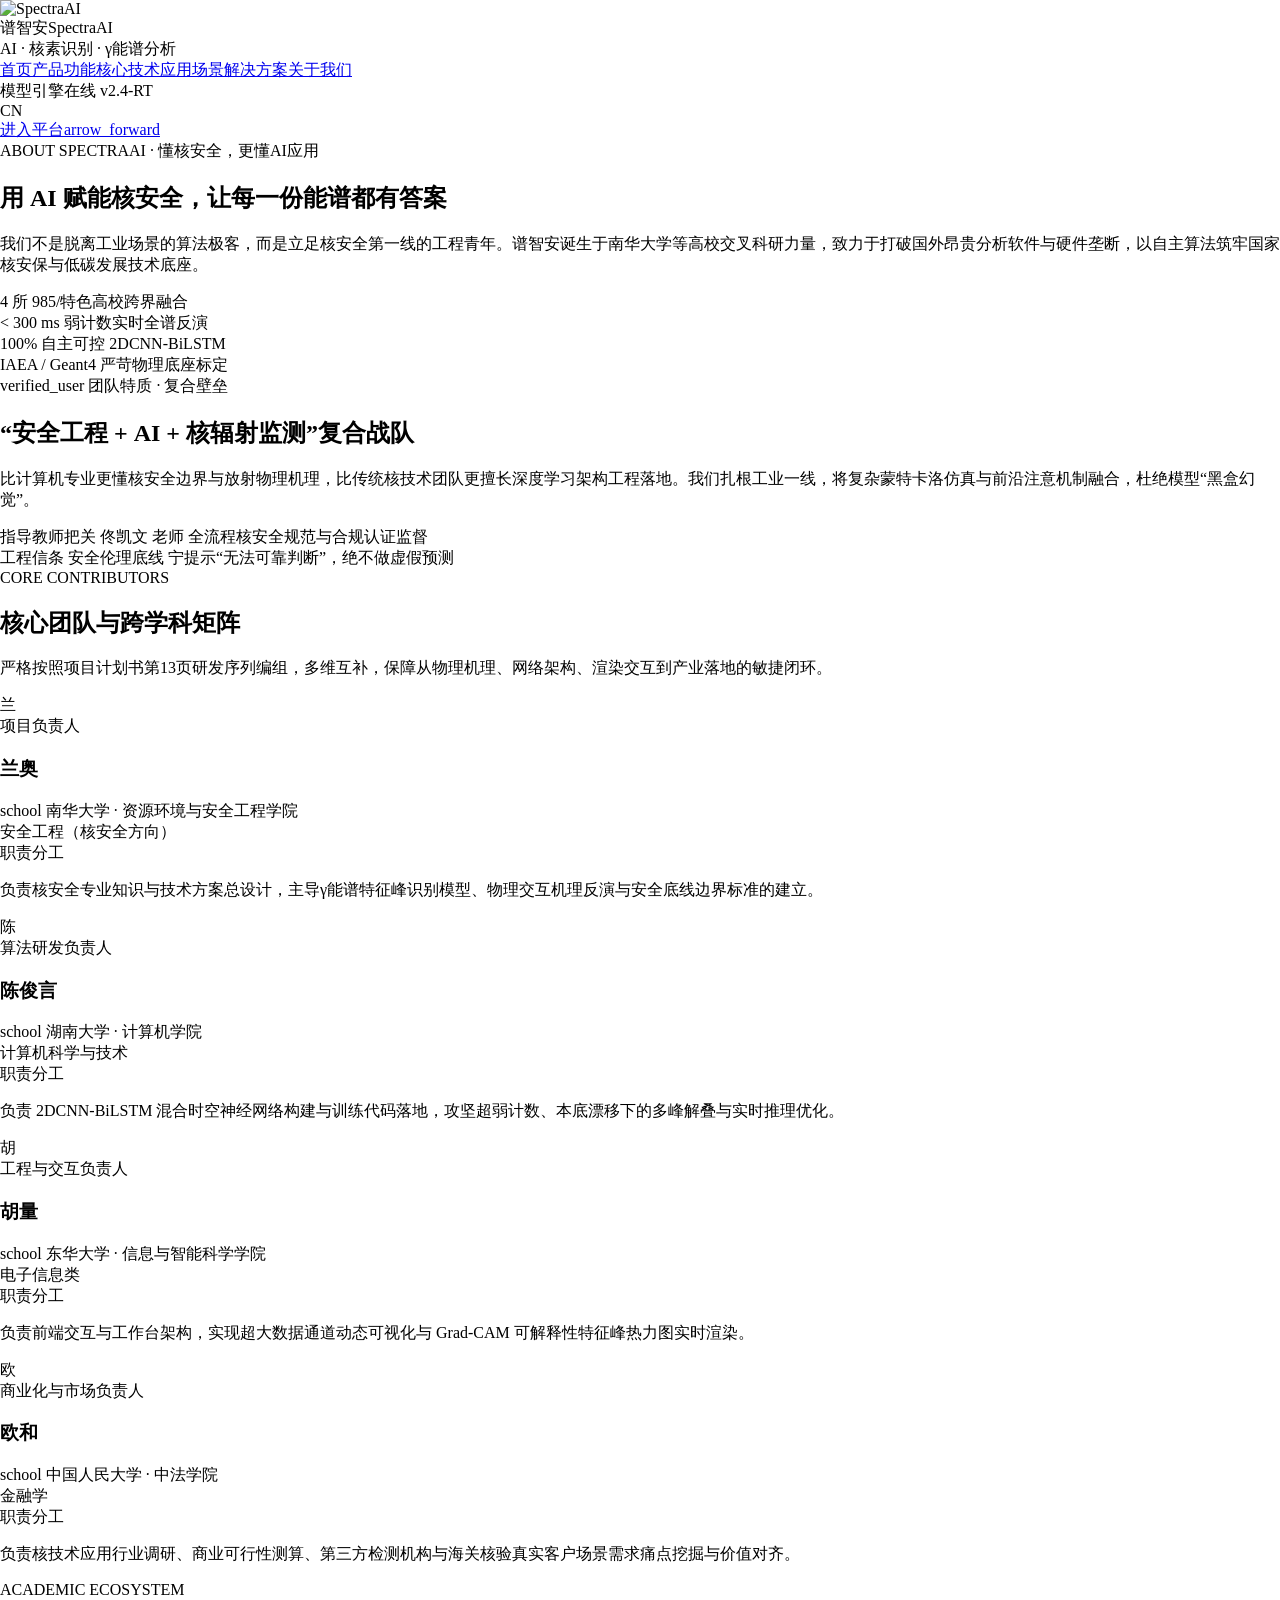
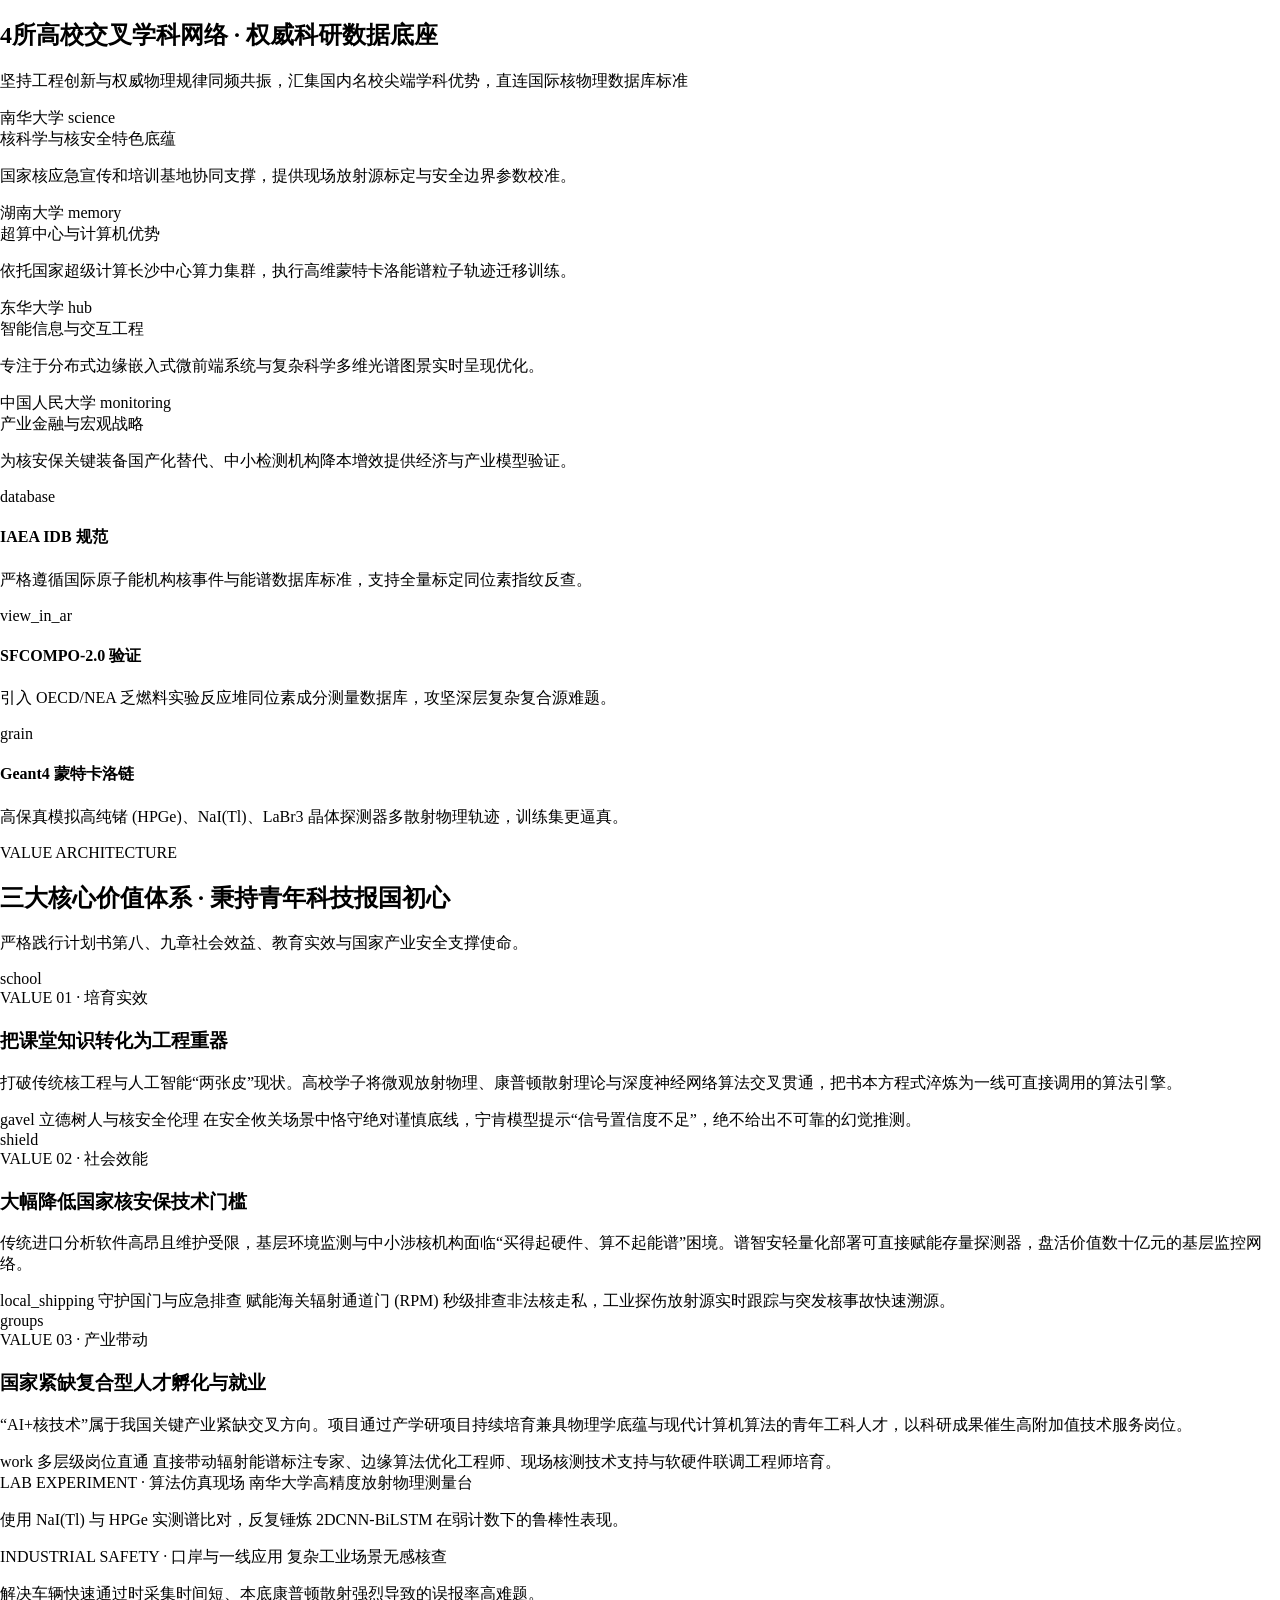
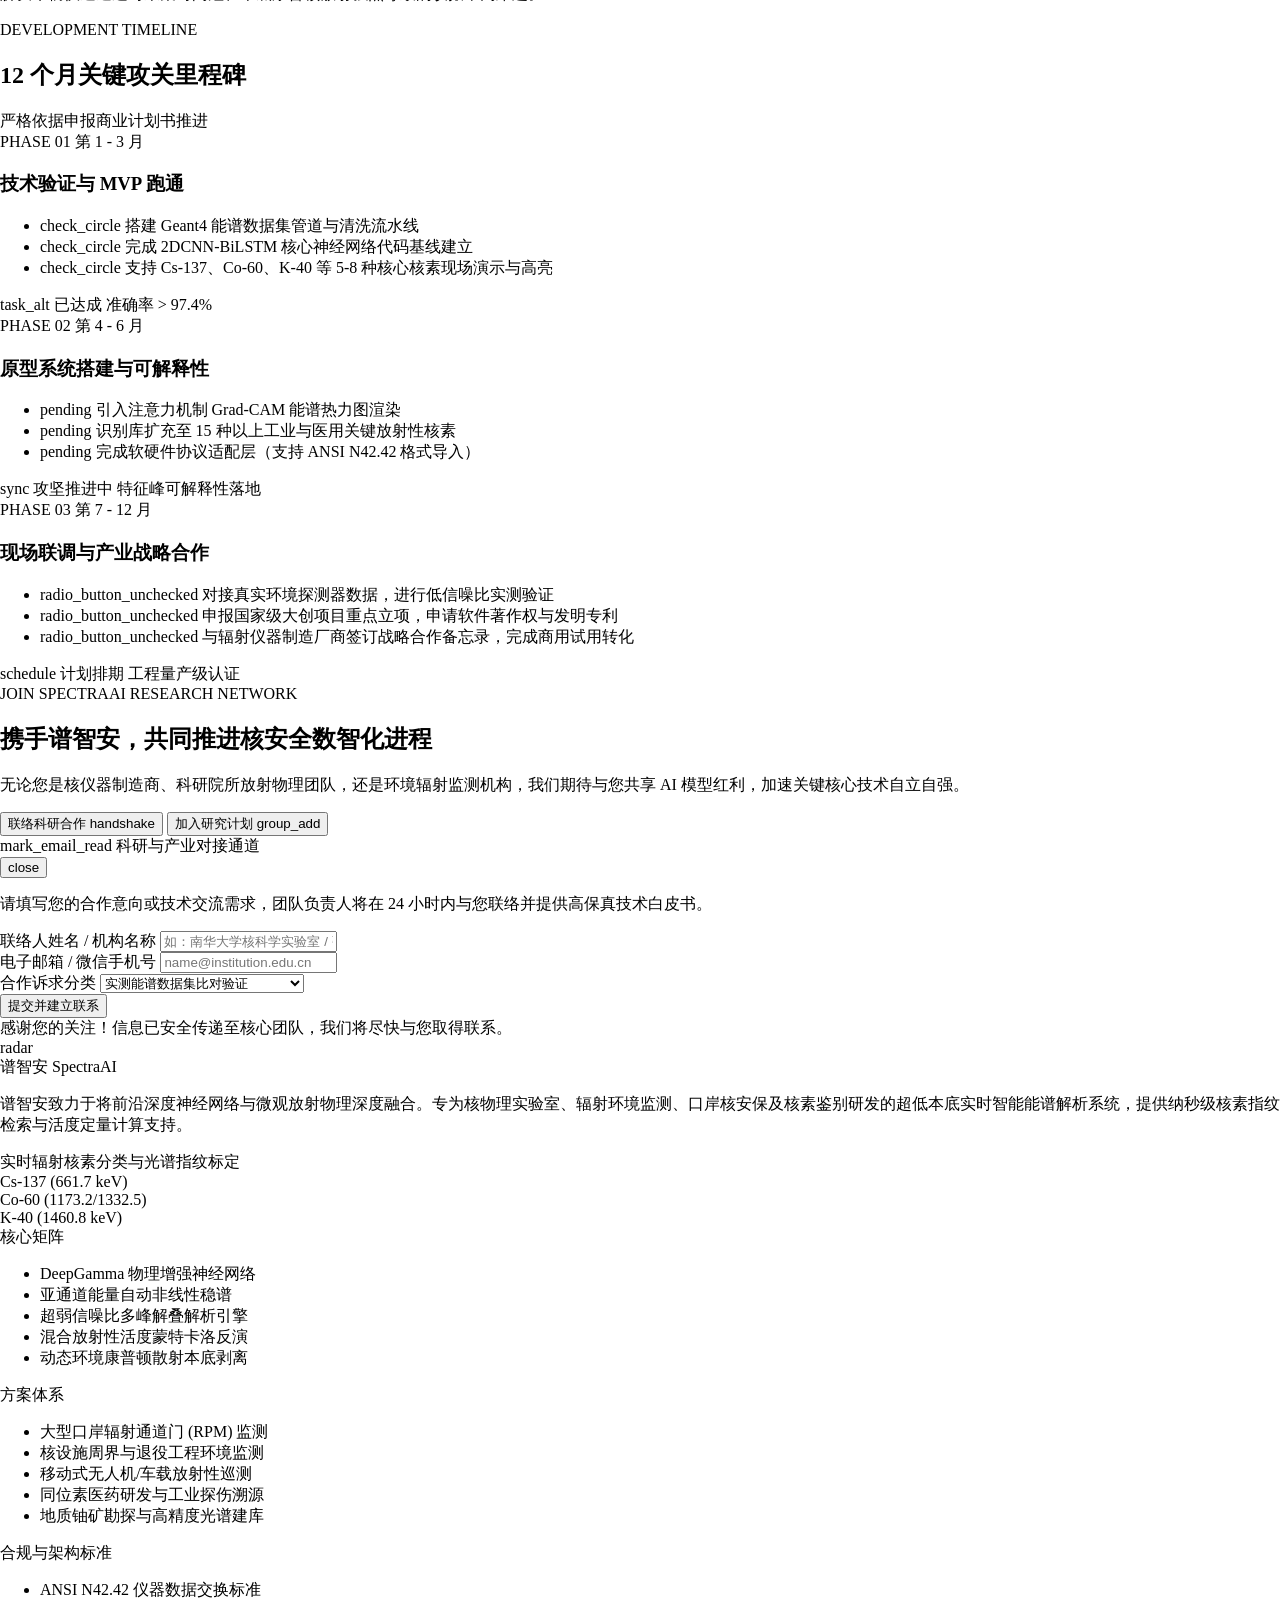
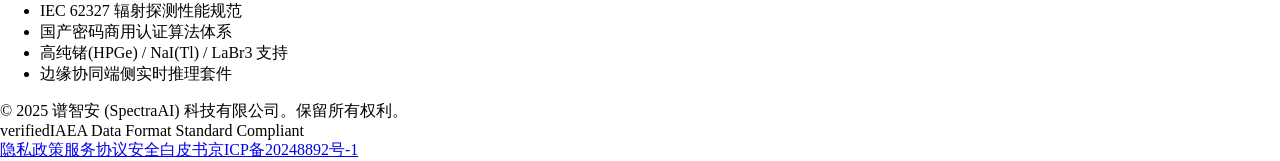
==== about.html @ 3e495b45 "add about.html" ====
<!DOCTYPE html><html class="dark" lang="zh-CN"><head><meta charset="UTF-8"><meta content="width=device-width, initial-scale=1.0" name="viewport"><meta content="web_standard" name="shell-type"><style>@layer base{html,body{margin:0;padding:0;}body{overscroll-behavior:none;}main>:first-child{margin-top:0!important;}main>:last-child{margin-bottom:0!important;}}::-webkit-scrollbar{display:none;}</style><script src="assets/tailwind.js"></script><script id="tailwind-config">tailwind.config={darkMode:"class",theme:{extend:{colors:{"text-secondary":"#7A9CC6","inverse-surface":"#d7e3fc","tertiary-container":"#00e073","on-tertiary-fixed":"#00210b","on-primary-container":"#00586b","surface-container":"#142032","surface-container-low":"#101c2e","on-error-container":"#ffdad6","status-success":"#00E676","inverse-primary":"#00677e","error-container":"#93000a","secondary":"#b3c5ff","border-subtle":"#1E3A5F","tertiary":"#3efe8a","status-warning":"#FFB300","tertiary-fixed-dim":"#00e475","surface-panel":"#112240","surface-container-lowest":"#030e20","bg-canvas":"#0A1628","on-primary-fixed-variant":"#004e5f","text-primary":"#E6F1FF","surface-bright":"#2e394d","background":"#071325","primary-container":"#00d4ff","surface-tint":"#3cd7ff","surface-variant":"#2a3548","secondary-container":"#0266ff","surface-container-high":"#1f2a3d","surface":"#071325","on-secondary-fixed-variant":"#003fa4","on-tertiary-fixed-variant":"#005226","on-surface-variant":"#bbc9cf","isotope-co60":"#00E676","on-secondary":"#002b75","on-surface":"#d7e3fc","primary-fixed":"#b4ebff","on-primary-fixed":"#001f27","on-error":"#690005","secondary-fixed-dim":"#b3c5ff","border-highlight":"#24466E","surface-dim":"#071325","inverse-on-surface":"#253144","on-background":"#d7e3fc","surface-hover":"#1A3358","bg-elevated":"#0D1B2A","outline-variant":"#3c494e","secondary-fixed":"#dae1ff","on-tertiary":"#003918","outline":"#859398","on-tertiary-container":"#005d2c","on-secondary-fixed":"#001849","primary":"#a8e8ff","tertiary-fixed":"#62ff96","isotope-k40":"#7C4DFF","on-secondary-container":"#f9f7ff","isotope-cs137":"#FFB300","error":"#ffb4ab","surface-card":"#162A45","surface-container-highest":"#2a3548","primary-fixed-dim":"#3cd7ff","on-primary":"#003642"},borderRadius:{DEFAULT:"0.25rem",lg:"0.5rem",xl:"0.75rem",full:"9999px"},spacing:{"space-xs":"0.25rem",gutter:"1.25rem","space-xl":"2rem","space-3xl":"4.5rem","space-2xl":"3rem","space-sm":"0.5rem","gutter-desktop":"1.5rem","margin-desktop":"2.5rem","space-lg":"1.5rem","space-md":"1rem",margin:"1.5rem"},fontFamily:{"mono-data-md":["SFMono-Regular","Consolas","Menlo","monospace"],"mono-data-sm":["SFMono-Regular","Consolas","Menlo","monospace"],"headline-md":["-apple-system","BlinkMacSystemFont","PingFang SC","Microsoft YaHei","sans-serif"],"body-md":["-apple-system","BlinkMacSystemFont","PingFang SC","Microsoft YaHei","sans-serif"],"display-hero":["-apple-system","BlinkMacSystemFont","PingFang SC","Microsoft YaHei","sans-serif"],"headline-sm":["-apple-system","BlinkMacSystemFont","PingFang SC","Microsoft YaHei","sans-serif"],"body-lg":["-apple-system","BlinkMacSystemFont","PingFang SC","Microsoft YaHei","sans-serif"],"body-sm":["-apple-system","BlinkMacSystemFont","PingFang SC","Microsoft YaHei","sans-serif"],"label-caps":["-apple-system","BlinkMacSystemFont","PingFang SC","Microsoft YaHei","sans-serif"],"mono-data-lg":["SFMono-Regular","Consolas","Menlo","monospace"],"display-hero-mobile":["-apple-system","BlinkMacSystemFont","PingFang SC","Microsoft YaHei","sans-serif"],"headline-lg":["-apple-system","BlinkMacSystemFont","PingFang SC","Microsoft YaHei","sans-serif"]},fontSize:{"mono-data-md":["14px",{lineHeight:"20px",fontWeight:"500"}],"mono-data-sm":["12px",{lineHeight:"16px",fontWeight:"500"}],"headline-md":["20px",{lineHeight:"28px",letterSpacing:"-0.01em",fontWeight:"600"}],"body-md":["14px",{lineHeight:"22px",fontWeight:"400"}],"display-hero":["48px",{lineHeight:"58px",letterSpacing:"-0.02em",fontWeight:"800"}],"headline-sm":["16px",{lineHeight:"24px",fontWeight:"600"}],"body-lg":["16px",{lineHeight:"26px",fontWeight:"400"}],"body-sm":["12px",{lineHeight:"18px",fontWeight:"400"}],"label-caps":["11px",{lineHeight:"14px",letterSpacing:"0.08em",fontWeight:"700"}],"mono-data-lg":["18px",{lineHeight:"24px",fontWeight:"600"}],"display-hero-mobile":["32px",{lineHeight:"40px",letterSpacing:"-0.01em",fontWeight:"800"}],"headline-lg":["28px",{lineHeight:"36px",letterSpacing:"-0.015em",fontWeight:"700"}]}}}}</script><link rel="stylesheet" href="assets/material-symbols.css"/></head><body class="bg-background font-body-md text-body-md text-on-surface antialiased selection:bg-primary-container selection:text-on-primary-container"><header class="fixed top-0 left-0 w-full z-50 bg-background/90 backdrop-blur-xl shadow-[0_4px_20px_rgba(3,14,32,0.6)]"><div class="h-16 max-w-[1440px] mx-auto px-margin flex items-center justify-between gap-space-lg"><div class="flex items-center gap-space-md shrink-0"><div class="relative flex items-center justify-center"><img alt="SpectraAI" class="w-8 h-8 rounded-full object-cover shadow-[0_0_12px_rgba(0,212,255,0.4)]" src="assets/logo.svg"><span class="absolute -bottom-0.5 -right-0.5 w-2.5 h-2.5 rounded-full bg-status-success shadow-[0_0_6px_rgba(0,230,118,0.8)]"></span></div><div class="flex flex-col"><div class="flex items-baseline gap-space-xs"><span class="font-headline-sm text-headline-sm text-text-primary tracking-tight">谱智安</span><span class="font-mono-data-md text-mono-data-md text-primary-container tracking-wider font-semibold">SpectraAI</span></div><span class="font-label-caps text-label-caps text-text-secondary tracking-widest">AI · 核素识别 · γ能谱分析</span></div></div><nav class="hidden xl:flex items-center gap-space-xl" data-active-classes="text-primary-container font-semibold"><a class="text-on-surface-variant hover:text-on-surface transition-colors font-body-md text-body-md py-space-xs" data-path="home" href="index.html">首页</a><a class="text-on-surface-variant hover:text-on-surface transition-colors font-body-md text-body-md py-space-xs" data-path="features" href="product-features.html">产品功能</a><a class="text-on-surface-variant hover:text-on-surface transition-colors font-body-md text-body-md py-space-xs" data-path="technology" href="core-technology.html">核心技术</a><a class="text-on-surface-variant hover:text-on-surface transition-colors font-body-md text-body-md py-space-xs" data-path="scenarios" href="application-scenarios.html">应用场景</a><a class="text-on-surface-variant hover:text-on-surface transition-colors font-body-md text-body-md py-space-xs" data-path="solutions" href="solutions.html">解决方案</a><a aria-current="page" class="transition-colors py-space-xs text-primary-container font-semibold" data-path="about" href="about.html">关于我们</a></nav><div class="flex items-center gap-space-md shrink-0"><div class="hidden sm:flex items-center gap-space-xs px-space-sm py-1 rounded-full bg-surface-container-low shadow-[0_0_10px_rgba(0,230,118,0.08)]"><span class="w-2 h-2 rounded-full bg-status-success animate-pulse shadow-[0_0_8px_rgba(0,230,118,0.9)]"></span><span class="font-mono-data-sm text-mono-data-sm text-status-success tracking-tight">模型引擎在线 v2.4-RT</span></div><div class="flex items-center px-space-sm py-1 rounded bg-surface-panel text-on-surface-variant hover:text-text-primary hover:bg-surface-hover cursor-pointer transition-colors"><span class="font-mono-data-sm text-mono-data-sm font-semibold">CN</span></div><a class="group relative inline-flex items-center gap-space-xs px-space-md py-2 rounded-full bg-gradient-to-r from-primary-container to-secondary-container text-background font-headline-sm text-headline-sm font-bold shadow-[0_0_20px_rgba(0,212,255,0.35)] hover:shadow-[0_0_28px_rgba(0,212,255,0.55)] transition-all duration-200 hover:brightness-110" data-path="console" href="platform.html"><span class="font-body-md text-body-md font-semibold text-background">进入平台</span><span class="material-symbols-outlined text-[16px] text-background transition-transform duration-200 group-hover:translate-x-0.5">arrow_forward</span></a></div></div></header><main class="w-full pt-16 bg-background min-h-screen"><div class="flex flex-col w-full">
<!-- Hero Section -->
<section class="relative w-full overflow-hidden py-space-3xl px-margin bg-background">
<!-- Ambient Radial Accents -->
<div class="absolute -top-32 left-1/2 -translate-x-1/2 w-[720px] h-[360px] bg-gradient-to-b from-primary-container/15 via-secondary-container/10 to-transparent blur-3xl pointer-events-none rounded-full"></div>
<div class="absolute top-1/4 right-[-100px] w-[380px] h-[380px] bg-isotope-co60/5 blur-3xl pointer-events-none rounded-full"></div>
<div class="absolute bottom-[-50px] left-[-80px] w-[340px] h-[340px] bg-isotope-k40/10 blur-3xl pointer-events-none rounded-full"></div>
<div class="relative max-w-[1440px] mx-auto flex flex-col items-center text-center">
<!-- Eyebrow Badge -->
<div class="inline-flex items-center gap-space-xs px-space-md py-1.5 rounded-full bg-surface-container shadow-[0_0_16px_rgba(0,212,255,0.18)] mb-space-lg">
<span class="w-2 h-2 rounded-full bg-primary-container shadow-[0_0_8px_rgba(0,212,255,0.9)] animate-pulse"></span>
<span class="font-mono-data-sm text-mono-data-sm text-primary-container tracking-wider uppercase">ABOUT SPECTRAAI · 懂核安全，更懂AI应用</span>
</div>
<!-- Main Slogan -->
<h1 class="font-display-hero text-display-hero text-text-primary max-w-4xl tracking-tight mb-space-md">
        用 <span class="text-transparent bg-clip-text bg-gradient-to-r from-primary-container via-primary to-secondary-container">AI 赋能核安全</span>，让每一份能谱都有答案
      </h1>
<!-- Subtitle -->
<p class="font-body-lg text-body-lg text-text-secondary max-w-3xl leading-relaxed mb-space-xl">
        我们不是脱离工业场景的算法极客，而是立足核安全第一线的工程青年。谱智安诞生于南华大学等高校交叉科研力量，致力于打破国外昂贵分析软件与硬件垄断，以自主算法筑牢国家核安保与低碳发展技术底座。
      </p>
<!-- Key Stat Ribbon -->
<div class="grid grid-cols-2 md:grid-cols-4 gap-space-md w-full max-w-4xl p-space-md rounded-xl bg-surface-panel shadow-[0_4px_24px_rgba(3,14,32,0.8)]">
<div class="flex flex-col items-center justify-center p-space-sm bg-surface-container-low rounded-lg">
<span class="font-mono-data-lg text-mono-data-lg text-primary-container font-bold">4 所</span>
<span class="font-body-sm text-body-sm text-on-surface-variant">985/特色高校跨界融合</span>
</div>
<div class="flex flex-col items-center justify-center p-space-sm bg-surface-container-low rounded-lg">
<span class="font-mono-data-lg text-mono-data-lg text-status-success font-bold">&lt; 300 ms</span>
<span class="font-body-sm text-body-sm text-on-surface-variant">弱计数实时全谱反演</span>
</div>
<div class="flex flex-col items-center justify-center p-space-sm bg-surface-container-low rounded-lg">
<span class="font-mono-data-lg text-mono-data-lg text-isotope-cs137 font-bold">100%</span>
<span class="font-body-sm text-body-sm text-on-surface-variant">自主可控 2DCNN-BiLSTM</span>
</div>
<div class="flex flex-col items-center justify-center p-space-sm bg-surface-container-low rounded-lg">
<span class="font-mono-data-lg text-mono-data-lg text-secondary font-bold">IAEA / Geant4</span>
<span class="font-body-sm text-body-sm text-on-surface-variant">严苛物理底座标定</span>
</div>
</div>
</div>
</section>
<!-- Team Positioning Callout -->
<section class="w-full py-space-xl px-margin bg-surface-container-lowest">
<div class="max-w-[1440px] mx-auto">
<div class="p-space-xl rounded-xl bg-surface-panel shadow-[0_0_24px_rgba(0,212,255,0.06)] flex flex-col lg:flex-row items-center justify-between gap-space-xl">
<div class="flex flex-col gap-space-sm max-w-2xl">
<div class="flex items-center gap-space-xs">
<span class="material-symbols-outlined text-primary-container text-[22px]">verified_user</span>
<span class="font-label-caps text-label-caps text-primary-container tracking-widest uppercase">团队特质 · 复合壁垒</span>
</div>
<h2 class="font-headline-lg text-headline-lg text-text-primary tracking-tight">
            “安全工程 + AI + 核辐射监测”复合战队
          </h2>
<p class="font-body-md text-body-md text-text-secondary leading-relaxed">
            比计算机专业更懂核安全边界与放射物理机理，比传统核技术团队更擅长深度学习架构工程落地。我们扎根工业一线，将复杂蒙特卡洛仿真与前沿注意机制融合，杜绝模型“黑盒幻觉”。
          </p>
</div>
<div class="flex items-center gap-space-md shrink-0">
<div class="flex flex-col items-start p-space-md rounded-lg bg-surface-container">
<span class="font-mono-data-sm text-mono-data-sm text-text-secondary">指导教师把关</span>
<span class="font-headline-sm text-headline-sm text-text-primary font-bold mt-1">佟凯文 老师</span>
<span class="font-body-sm text-body-sm text-on-surface-variant mt-0.5">全流程核安全规范与合规认证监督</span>
</div>
<div class="w-px h-16 bg-surface-hover hidden sm:block"></div>
<div class="flex flex-col items-start p-space-md rounded-lg bg-surface-container">
<span class="font-mono-data-sm text-mono-data-sm text-status-success">工程信条</span>
<span class="font-headline-sm text-headline-sm text-text-primary font-bold mt-1">安全伦理底线</span>
<span class="font-body-sm text-body-sm text-on-surface-variant mt-0.5">宁提示“无法可靠判断”，绝不做虚假预测</span>
</div>
</div>
</div>
</div>
</section>
<!-- Core Team Grid -->
<section class="w-full py-space-3xl px-margin bg-background">
<div class="max-w-[1440px] mx-auto">
<div class="flex flex-col md:flex-row md:items-end justify-between mb-space-2xl gap-space-md">
<div>
<div class="flex items-center gap-space-xs mb-space-xs">
<span class="w-1.5 h-3.5 rounded-full bg-primary-container"></span>
<span class="font-label-caps text-label-caps text-primary-container tracking-wider uppercase">CORE CONTRIBUTORS</span>
</div>
<h2 class="font-headline-lg text-headline-lg text-text-primary font-bold tracking-tight">
            核心团队与跨学科矩阵
          </h2>
</div>
<p class="font-body-sm text-body-sm text-text-secondary max-w-md">
          严格按照项目计划书第13页研发序列编组，多维互补，保障从物理机理、网络架构、渲染交互到产业落地的敏捷闭环。
        </p>
</div>
<div class="grid grid-cols-1 md:grid-cols-2 lg:grid-cols-4 gap-space-lg">
<!-- 1. 兰奥 -->
<div class="group relative flex flex-col p-space-lg rounded-xl bg-surface-panel shadow-[0_4px_16px_rgba(0,0,0,0.4)] transition-all duration-300 hover:bg-surface-card hover:shadow-[0_8px_32px_rgba(0,212,255,0.12)]">
<div class="flex items-start justify-between mb-space-md">
<div class="w-12 h-12 rounded-full bg-surface-container flex items-center justify-center text-primary-container font-headline-sm text-headline-sm font-bold shadow-[0_0_12px_rgba(0,212,255,0.3)]">
              兰
            </div>
<span class="px-space-sm py-0.5 rounded-full bg-primary-container/10 text-primary-container font-mono-data-sm text-mono-data-sm font-semibold">
              项目负责人
            </span>
</div>
<h3 class="font-headline-md text-headline-md text-text-primary font-bold mb-1">兰奥</h3>
<div class="flex items-center gap-1.5 text-text-secondary font-body-sm text-body-sm mb-space-md">
<span class="material-symbols-outlined text-[16px] text-primary">school</span>
<span class="">南华大学 · 资源环境与安全工程学院</span>
</div>
<div class="mb-space-md p-space-sm rounded bg-surface-container-low">
<span class="font-mono-data-sm text-mono-data-sm text-primary">安全工程（核安全方向）</span>
</div>
<div class="flex flex-col gap-1.5 mt-auto pt-space-md">
<span class="font-label-caps text-label-caps text-on-surface-variant uppercase tracking-wider">职责分工</span>
<p class="font-body-sm text-body-sm text-text-secondary leading-relaxed">
              负责核安全专业知识与技术方案总设计，主导γ能谱特征峰识别模型、物理交互机理反演与安全底线边界标准的建立。
            </p>
</div>
</div>
<!-- 2. 陈俊言 -->
<div class="group relative flex flex-col p-space-lg rounded-xl bg-surface-panel shadow-[0_4px_16px_rgba(0,0,0,0.4)] transition-all duration-300 hover:bg-surface-card hover:shadow-[0_8px_32px_rgba(0,230,118,0.12)]">
<div class="flex items-start justify-between mb-space-md">
<div class="w-12 h-12 rounded-full bg-surface-container flex items-center justify-center text-status-success font-headline-sm text-headline-sm font-bold shadow-[0_0_12px_rgba(0,230,118,0.3)]">
              陈
            </div>
<span class="px-space-sm py-0.5 rounded-full bg-status-success/10 text-status-success font-mono-data-sm text-mono-data-sm font-semibold">
              算法研发负责人
            </span>
</div>
<h3 class="font-headline-md text-headline-md text-text-primary font-bold mb-1">陈俊言</h3>
<div class="flex items-center gap-1.5 text-text-secondary font-body-sm text-body-sm mb-space-md">
<span class="material-symbols-outlined text-[16px] text-tertiary">school</span>
<span class="">湖南大学 · 计算机学院</span>
</div>
<div class="mb-space-md p-space-sm rounded bg-surface-container-low">
<span class="font-mono-data-sm text-mono-data-sm text-status-success">计算机科学与技术</span>
</div>
<div class="flex flex-col gap-1.5 mt-auto pt-space-md">
<span class="font-label-caps text-label-caps text-on-surface-variant uppercase tracking-wider">职责分工</span>
<p class="font-body-sm text-body-sm text-text-secondary leading-relaxed">
              负责 2DCNN-BiLSTM 混合时空神经网络构建与训练代码落地，攻坚超弱计数、本底漂移下的多峰解叠与实时推理优化。
            </p>
</div>
</div>
<!-- 3. 胡量 -->
<div class="group relative flex flex-col p-space-lg rounded-xl bg-surface-panel shadow-[0_4px_16px_rgba(0,0,0,0.4)] transition-all duration-300 hover:bg-surface-card hover:shadow-[0_8px_32px_rgba(124,77,255,0.12)]">
<div class="flex items-start justify-between mb-space-md">
<div class="w-12 h-12 rounded-full bg-surface-container flex items-center justify-center text-[#A78BFA] font-headline-sm text-headline-sm font-bold shadow-[0_0_12px_rgba(124,77,255,0.3)]">
              胡
            </div>
<span class="px-space-sm py-0.5 rounded-full bg-isotope-k40/10 text-[#A78BFA] font-mono-data-sm text-mono-data-sm font-semibold">
              工程与交互负责人
            </span>
</div>
<h3 class="font-headline-md text-headline-md text-text-primary font-bold mb-1">胡量</h3>
<div class="flex items-center gap-1.5 text-text-secondary font-body-sm text-body-sm mb-space-md">
<span class="material-symbols-outlined text-[16px] text-[#A78BFA]">school</span>
<span class="">东华大学 · 信息与智能科学学院</span>
</div>
<div class="mb-space-md p-space-sm rounded bg-surface-container-low">
<span class="font-mono-data-sm text-mono-data-sm text-[#A78BFA]">电子信息类</span>
</div>
<div class="flex flex-col gap-1.5 mt-auto pt-space-md">
<span class="font-label-caps text-label-caps text-on-surface-variant uppercase tracking-wider">职责分工</span>
<p class="font-body-sm text-body-sm text-text-secondary leading-relaxed">
              负责前端交互与工作台架构，实现超大数据通道动态可视化与 Grad-CAM 可解释性特征峰热力图实时渲染。
            </p>
</div>
</div>
<!-- 4. 欧和 -->
<div class="group relative flex flex-col p-space-lg rounded-xl bg-surface-panel shadow-[0_4px_16px_rgba(0,0,0,0.4)] transition-all duration-300 hover:bg-surface-card hover:shadow-[0_8px_32px_rgba(255,179,0,0.12)]">
<div class="flex items-start justify-between mb-space-md">
<div class="w-12 h-12 rounded-full bg-surface-container flex items-center justify-center text-isotope-cs137 font-headline-sm text-headline-sm font-bold shadow-[0_0_12px_rgba(255,179,0,0.3)]">
              欧
            </div>
<span class="px-space-sm py-0.5 rounded-full bg-isotope-cs137/10 text-isotope-cs137 font-mono-data-sm text-mono-data-sm font-semibold">
              商业化与市场负责人
            </span>
</div>
<h3 class="font-headline-md text-headline-md text-text-primary font-bold mb-1">欧和</h3>
<div class="flex items-center gap-1.5 text-text-secondary font-body-sm text-body-sm mb-space-md">
<span class="material-symbols-outlined text-[16px] text-isotope-cs137">school</span>
<span class="">中国人民大学 · 中法学院</span>
</div>
<div class="mb-space-md p-space-sm rounded bg-surface-container-low">
<span class="font-mono-data-sm text-mono-data-sm text-isotope-cs137">金融学</span>
</div>
<div class="flex flex-col gap-1.5 mt-auto pt-space-md">
<span class="font-label-caps text-label-caps text-on-surface-variant uppercase tracking-wider">职责分工</span>
<p class="font-body-sm text-body-sm text-text-secondary leading-relaxed">
              负责核技术应用行业调研、商业可行性测算、第三方检测机构与海关核验真实客户场景需求痛点挖掘与价值对齐。
            </p>
</div>
</div>
</div>
</div>
</section>
<!-- Academic Matrix & Open Data Standards -->
<section class="w-full py-space-3xl px-margin bg-surface-container-lowest">
<div class="max-w-[1440px] mx-auto">
<div class="text-center max-w-3xl mx-auto mb-space-2xl">
<span class="font-label-caps text-label-caps text-primary-container tracking-wider uppercase">ACADEMIC ECOSYSTEM</span>
<h2 class="font-headline-lg text-headline-lg text-text-primary font-bold tracking-tight mt-space-xs">
          4所高校交叉学科网络 · 权威科研数据底座
        </h2>
<p class="font-body-md text-body-md text-text-secondary mt-space-xs">
          坚持工程创新与权威物理规律同频共振，汇集国内名校尖端学科优势，直连国际核物理数据库标准
        </p>
</div>
<!-- Campus Grid -->
<div class="grid grid-cols-1 md:grid-cols-2 lg:grid-cols-4 gap-space-md mb-space-xl">
<div class="p-space-lg rounded-xl bg-surface-panel shadow-[0_2px_12px_rgba(0,0,0,0.3)]">
<div class="flex items-center justify-between mb-space-sm">
<span class="font-headline-sm text-headline-sm text-text-primary font-bold">南华大学</span>
<span class="material-symbols-outlined text-primary-container text-[20px]">science</span>
</div>
<span class="font-mono-data-sm text-mono-data-sm text-primary">核科学与核安全特色底蕴</span>
<p class="font-body-sm text-body-sm text-text-secondary mt-2">
            国家核应急宣传和培训基地协同支撑，提供现场放射源标定与安全边界参数校准。
          </p>
</div>
<div class="p-space-lg rounded-xl bg-surface-panel shadow-[0_2px_12px_rgba(0,0,0,0.3)]">
<div class="flex items-center justify-between mb-space-sm">
<span class="font-headline-sm text-headline-sm text-text-primary font-bold">湖南大学</span>
<span class="material-symbols-outlined text-status-success text-[20px]">memory</span>
</div>
<span class="font-mono-data-sm text-mono-data-sm text-status-success">超算中心与计算机优势</span>
<p class="font-body-sm text-body-sm text-text-secondary mt-2">
            依托国家超级计算长沙中心算力集群，执行高维蒙特卡洛能谱粒子轨迹迁移训练。
          </p>
</div>
<div class="p-space-lg rounded-xl bg-surface-panel shadow-[0_2px_12px_rgba(0,0,0,0.3)]">
<div class="flex items-center justify-between mb-space-sm">
<span class="font-headline-sm text-headline-sm text-text-primary font-bold">东华大学</span>
<span class="material-symbols-outlined text-[#A78BFA] text-[20px]">hub</span>
</div>
<span class="font-mono-data-sm text-mono-data-sm text-[#A78BFA]">智能信息与交互工程</span>
<p class="font-body-sm text-body-sm text-text-secondary mt-2">
            专注于分布式边缘嵌入式微前端系统与复杂科学多维光谱图景实时呈现优化。
          </p>
</div>
<div class="p-space-lg rounded-xl bg-surface-panel shadow-[0_2px_12px_rgba(0,0,0,0.3)]">
<div class="flex items-center justify-between mb-space-sm">
<span class="font-headline-sm text-headline-sm text-text-primary font-bold">中国人民大学</span>
<span class="material-symbols-outlined text-isotope-cs137 text-[20px]">monitoring</span>
</div>
<span class="font-mono-data-sm text-mono-data-sm text-isotope-cs137">产业金融与宏观战略</span>
<p class="font-body-sm text-body-sm text-text-secondary mt-2">
            为核安保关键装备国产化替代、中小检测机构降本增效提供经济与产业模型验证。
          </p>
</div>
</div>
<!-- Verified Data Benchmarks Banner -->
<div class="grid grid-cols-1 md:grid-cols-3 gap-space-md p-space-lg rounded-xl bg-surface-container">
<div class="flex items-start gap-space-sm">
<div class="w-8 h-8 rounded bg-surface-panel flex items-center justify-center text-primary-container shrink-0">
<span class="material-symbols-outlined text-[18px]">database</span>
</div>
<div>
<h4 class="font-headline-sm text-headline-sm text-text-primary font-semibold">IAEA IDB 规范</h4>
<p class="font-body-sm text-body-sm text-on-surface-variant mt-1 leading-relaxed">
              严格遵循国际原子能机构核事件与能谱数据库标准，支持全量标定同位素指纹反查。
            </p>
</div>
</div>
<div class="flex items-start gap-space-sm">
<div class="w-8 h-8 rounded bg-surface-panel flex items-center justify-center text-status-success shrink-0">
<span class="material-symbols-outlined text-[18px]">view_in_ar</span>
</div>
<div>
<h4 class="font-headline-sm text-headline-sm text-text-primary font-semibold">SFCOMPO-2.0 验证</h4>
<p class="font-body-sm text-body-sm text-on-surface-variant mt-1 leading-relaxed">
              引入 OECD/NEA 乏燃料实验反应堆同位素成分测量数据库，攻坚深层复杂复合源难题。
            </p>
</div>
</div>
<div class="flex items-start gap-space-sm">
<div class="w-8 h-8 rounded bg-surface-panel flex items-center justify-center text-[#A78BFA] shrink-0">
<span class="material-symbols-outlined text-[18px]">grain</span>
</div>
<div>
<h4 class="font-headline-sm text-headline-sm text-text-primary font-semibold">Geant4 蒙特卡洛链</h4>
<p class="font-body-sm text-body-sm text-on-surface-variant mt-1 leading-relaxed">
              高保真模拟高纯锗 (HPGe)、NaI(Tl)、LaBr3 晶体探测器多散射物理轨迹，训练集更逼真。
            </p>
</div>
</div>
</div>
</div>
</section>
<!-- Triple Core Value Pillars (Chapters 8 & 9) -->
<section class="w-full py-space-3xl px-margin bg-background">
<div class="max-w-[1440px] mx-auto">
<div class="max-w-2xl mb-space-2xl">
<span class="font-label-caps text-label-caps text-primary-container tracking-wider uppercase">VALUE ARCHITECTURE</span>
<h2 class="font-headline-lg text-headline-lg text-text-primary font-bold tracking-tight mt-space-xs">
          三大核心价值体系 · 秉持青年科技报国初心
        </h2>
<p class="font-body-md text-body-md text-text-secondary mt-space-xs">
          严格践行计划书第八、九章社会效益、教育实效与国家产业安全支撑使命。
        </p>
</div>
<div class="grid grid-cols-1 lg:grid-cols-3 gap-space-xl">
<!-- Value 1 -->
<div class="flex flex-col p-space-xl rounded-xl bg-surface-panel shadow-[0_4px_20px_rgba(0,0,0,0.5)]">
<div class="w-12 h-12 rounded-lg bg-surface-container flex items-center justify-center text-primary-container mb-space-md shadow-[0_0_16px_rgba(0,212,255,0.25)]">
<span class="material-symbols-outlined text-[26px]">school</span>
</div>
<span class="font-mono-data-sm text-mono-data-sm text-primary mb-1">VALUE 01 · 培育实效</span>
<h3 class="font-headline-md text-headline-md text-text-primary font-bold mb-space-sm">
            把课堂知识转化为工程重器
          </h3>
<p class="font-body-md text-body-md text-text-secondary leading-relaxed mb-space-md">
            打破传统核工程与人工智能“两张皮”现状。高校学子将微观放射物理、康普顿散射理论与深度神经网络算法交叉贯通，把书本方程式淬炼为一线可直接调用的算法引擎。
          </p>
<div class="mt-auto p-space-md rounded bg-surface-container-low flex flex-col gap-1">
<span class="font-headline-sm text-headline-sm text-status-success font-semibold flex items-center gap-1">
<span class="material-symbols-outlined text-[18px]">gavel</span>
              立德树人与核安全伦理
            </span>
<span class="font-body-sm text-body-sm text-on-surface-variant">
              在安全攸关场景中恪守绝对谨慎底线，宁肯模型提示“信号置信度不足”，绝不给出不可靠的幻觉推测。
            </span>
</div>
</div>
<!-- Value 2 -->
<div class="flex flex-col p-space-xl rounded-xl bg-surface-panel shadow-[0_4px_20px_rgba(0,0,0,0.5)]">
<div class="w-12 h-12 rounded-lg bg-surface-container flex items-center justify-center text-status-success mb-space-md shadow-[0_0_16px_rgba(0,230,118,0.25)]">
<span class="material-symbols-outlined text-[26px]">shield</span>
</div>
<span class="font-mono-data-sm text-mono-data-sm text-status-success mb-1">VALUE 02 · 社会效能</span>
<h3 class="font-headline-md text-headline-md text-text-primary font-bold mb-space-sm">
            大幅降低国家核安保技术门槛
          </h3>
<p class="font-body-md text-body-md text-text-secondary leading-relaxed mb-space-md">
            传统进口分析软件高昂且维护受限，基层环境监测与中小涉核机构面临“买得起硬件、算不起能谱”困境。谱智安轻量化部署可直接赋能存量探测器，盘活价值数十亿元的基层监控网络。
          </p>
<div class="mt-auto p-space-md rounded bg-surface-container-low flex flex-col gap-1">
<span class="font-headline-sm text-headline-sm text-primary font-semibold flex items-center gap-1">
<span class="material-symbols-outlined text-[18px]">local_shipping</span>
              守护国门与应急排查
            </span>
<span class="font-body-sm text-body-sm text-on-surface-variant">
              赋能海关辐射通道门 (RPM) 秒级排查非法核走私，工业探伤放射源实时跟踪与突发核事故快速溯源。
            </span>
</div>
</div>
<!-- Value 3 -->
<div class="flex flex-col p-space-xl rounded-xl bg-surface-panel shadow-[0_4px_20px_rgba(0,0,0,0.5)]">
<div class="w-12 h-12 rounded-lg bg-surface-container flex items-center justify-center text-[#A78BFA] mb-space-md shadow-[0_0_16px_rgba(124,77,255,0.25)]">
<span class="material-symbols-outlined text-[26px]">groups</span>
</div>
<span class="font-mono-data-sm text-mono-data-sm text-[#A78BFA] mb-1">VALUE 03 · 产业带动</span>
<h3 class="font-headline-md text-headline-md text-text-primary font-bold mb-space-sm">
            国家紧缺复合型人才孵化与就业
          </h3>
<p class="font-body-md text-body-md text-text-secondary leading-relaxed mb-space-md">
            “AI+核技术”属于我国关键产业紧缺交叉方向。项目通过产学研项目持续培育兼具物理学底蕴与现代计算机算法的青年工科人才，以科研成果催生高附加值技术服务岗位。
          </p>
<div class="mt-auto p-space-md rounded bg-surface-container-low flex flex-col gap-1">
<span class="font-headline-sm text-headline-sm text-isotope-cs137 font-semibold flex items-center gap-1">
<span class="material-symbols-outlined text-[18px]">work</span>
              多层级岗位直通
            </span>
<span class="font-body-sm text-body-sm text-on-surface-variant">
              直接带动辐射能谱标注专家、边缘算法优化工程师、现场核测技术支持与软硬件联调工程师培育。
            </span>
</div>
</div>
</div>
</div>
</section>
<!-- Visual Highlight Banner (Lab & Field Research) -->
<section class="w-full py-space-xl px-margin bg-surface-container-lowest">
<div class="max-w-[1440px] mx-auto grid grid-cols-1 md:grid-cols-2 gap-space-lg">
<div class="relative overflow-hidden rounded-xl h-64 bg-surface-panel shadow-[0_4px_20px_rgba(0,0,0,0.4)] flex items-end p-space-lg">
<div class="absolute inset-0 bg-cover bg-center" data-alt="High-tech nuclear physics and radiation detection laboratory at night. A young Asian nuclear engineering student monitors multi-channel gamma spectrometers with glowing blue and green phosphor screens. Cobalt-60 and Cesium-137 calibration equipment sits under subdued volumetric laboratory lighting with clean blue sci-fi tones." style="background-image: url('https://lh3.googleusercontent.com/aida-public/[base64]')"></div>
<div class="absolute inset-0 bg-gradient-to-t from-background via-background/60 to-transparent"></div>
<div class="relative z-10 flex flex-col">
<span class="font-mono-data-sm text-mono-data-sm text-primary-container font-semibold">LAB EXPERIMENT · 算法仿真现场</span>
<span class="font-headline-sm text-headline-sm text-text-primary font-bold mt-1">南华大学高精度放射物理测量台</span>
<p class="font-body-sm text-body-sm text-text-secondary mt-1">使用 NaI(Tl) 与 HPGe 实测谱比对，反复锤炼 2DCNN-BiLSTM 在弱计数下的鲁棒性表现。</p>
</div>
</div>
<div class="relative overflow-hidden rounded-xl h-64 bg-surface-panel shadow-[0_4px_20px_rgba(0,0,0,0.4)] flex items-end p-space-lg">
<div class="absolute inset-0 bg-cover bg-center" data-alt="Modern maritime cargo terminal security checkpoint at dusk. An industrial radiation portal monitor with blue and cyan diagnostic LED status lights inspects heavy shipping containers. Cold blue atmospheric illumination, scientific precision, professional radiation safety instrumentation backdrop." style="background-image: url('https://lh3.googleusercontent.com/aida-public/[base64]')"></div>
<div class="absolute inset-0 bg-gradient-to-t from-background via-background/60 to-transparent"></div>
<div class="relative z-10 flex flex-col">
<span class="font-mono-data-sm text-mono-data-sm text-status-success font-semibold">INDUSTRIAL SAFETY · 口岸与一线应用</span>
<span class="font-headline-sm text-headline-sm text-text-primary font-bold mt-1">复杂工业场景无感核查</span>
<p class="font-body-sm text-body-sm text-text-secondary mt-1">解决车辆快速通过时采集时间短、本底康普顿散射强烈导致的误报率高难题。</p>
</div>
</div>
</div>
</section>
<!-- 12-Month Milestone Roadmap (Plan Page 14) -->
<section class="w-full py-space-3xl px-margin bg-background">
<div class="max-w-[1440px] mx-auto">
<div class="flex flex-col md:flex-row md:items-end justify-between mb-space-2xl gap-space-md">
<div>
<div class="flex items-center gap-space-xs mb-space-xs">
<span class="w-1.5 h-3.5 rounded-full bg-primary-container"></span>
<span class="font-label-caps text-label-caps text-primary-container tracking-wider uppercase">DEVELOPMENT TIMELINE</span>
</div>
<h2 class="font-headline-lg text-headline-lg text-text-primary font-bold tracking-tight">
            12 个月关键攻关里程碑
          </h2>
</div>
<div class="inline-flex items-center gap-2 px-space-md py-1 rounded-full bg-surface-container">
<span class="w-2 h-2 rounded-full bg-status-success"></span>
<span class="font-mono-data-sm text-mono-data-sm text-text-secondary">严格依据申报商业计划书推进</span>
</div>
</div>
<!-- Roadmap Cards -->
<div class="grid grid-cols-1 lg:grid-cols-3 gap-space-lg relative">
<!-- Phase 1 -->
<div class="relative flex flex-col p-space-xl rounded-xl bg-surface-panel shadow-[0_4px_16px_rgba(0,0,0,0.3)]">
<div class="flex items-center justify-between mb-space-md">
<span class="font-mono-data-lg text-mono-data-lg text-primary font-bold">PHASE 01</span>
<span class="px-2.5 py-0.5 rounded-full bg-primary-container/10 font-mono-data-sm text-mono-data-sm text-primary-container font-semibold">第 1 - 3 月</span>
</div>
<h3 class="font-headline-md text-headline-md text-text-primary font-bold mb-space-sm">
            技术验证与 MVP 跑通
          </h3>
<ul class="flex flex-col gap-space-sm mb-space-lg font-body-sm text-body-sm text-text-secondary">
<li class="flex items-start gap-2">
<span class="material-symbols-outlined text-primary-container text-[18px] shrink-0 mt-0.5">check_circle</span>
<span class="">搭建 Geant4 能谱数据集管道与清洗流水线</span>
</li>
<li class="flex items-start gap-2">
<span class="material-symbols-outlined text-primary-container text-[18px] shrink-0 mt-0.5">check_circle</span>
<span class="">完成 2DCNN-BiLSTM 核心神经网络代码基线建立</span>
</li>
<li class="flex items-start gap-2">
<span class="material-symbols-outlined text-primary-container text-[18px] shrink-0 mt-0.5">check_circle</span>
<span class="">支持 Cs-137、Co-60、K-40 等 5-8 种核心核素现场演示与高亮</span>
</li>
</ul>
<div class="mt-auto pt-space-md border-t border-border-subtle/40 flex items-center justify-between">
<span class="font-mono-data-sm text-mono-data-sm text-status-success flex items-center gap-1">
<span class="material-symbols-outlined text-[16px]">task_alt</span> 已达成
            </span>
<span class="font-mono-data-sm text-mono-data-sm text-on-surface-variant">准确率 &gt; 97.4%</span>
</div>
</div>
<!-- Phase 2 -->
<div class="relative flex flex-col p-space-xl rounded-xl bg-surface-card shadow-[0_8px_32px_rgba(0,212,255,0.08)]">
<div class="flex items-center justify-between mb-space-md">
<span class="font-mono-data-lg text-mono-data-lg text-primary-container font-bold">PHASE 02</span>
<span class="px-2.5 py-0.5 rounded-full bg-status-success/10 font-mono-data-sm text-mono-data-sm text-status-success font-semibold">第 4 - 6 月</span>
</div>
<h3 class="font-headline-md text-headline-md text-text-primary font-bold mb-space-sm">
            原型系统搭建与可解释性
          </h3>
<ul class="flex flex-col gap-space-sm mb-space-lg font-body-sm text-body-sm text-text-secondary">
<li class="flex items-start gap-2">
<span class="material-symbols-outlined text-status-success text-[18px] shrink-0 mt-0.5">pending</span>
<span class="">引入注意力机制 Grad-CAM 能谱热力图渲染</span>
</li>
<li class="flex items-start gap-2">
<span class="material-symbols-outlined text-status-success text-[18px] shrink-0 mt-0.5">pending</span>
<span class="">识别库扩充至 15 种以上工业与医用关键放射性核素</span>
</li>
<li class="flex items-start gap-2">
<span class="material-symbols-outlined text-status-success text-[18px] shrink-0 mt-0.5">pending</span>
<span class="">完成软硬件协议适配层（支持 ANSI N42.42 格式导入）</span>
</li>
</ul>
<div class="mt-auto pt-space-md border-t border-border-subtle/40 flex items-center justify-between">
<span class="font-mono-data-sm text-mono-data-sm text-primary-container flex items-center gap-1">
<span class="material-symbols-outlined text-[16px] animate-spin">sync</span> 攻坚推进中
            </span>
<span class="font-mono-data-sm text-mono-data-sm text-on-surface-variant">特征峰可解释性落地</span>
</div>
</div>
<!-- Phase 3 -->
<div class="relative flex flex-col p-space-xl rounded-xl bg-surface-panel shadow-[0_4px_16px_rgba(0,0,0,0.3)]">
<div class="flex items-center justify-between mb-space-md">
<span class="font-mono-data-lg text-mono-data-lg text-secondary font-bold">PHASE 03</span>
<span class="px-2.5 py-0.5 rounded-full bg-surface-container font-mono-data-sm text-mono-data-sm text-text-secondary font-semibold">第 7 - 12 月</span>
</div>
<h3 class="font-headline-md text-headline-md text-text-primary font-bold mb-space-sm">
            现场联调与产业战略合作
          </h3>
<ul class="flex flex-col gap-space-sm mb-space-lg font-body-sm text-body-sm text-text-secondary">
<li class="flex items-start gap-2">
<span class="material-symbols-outlined text-text-secondary text-[18px] shrink-0 mt-0.5">radio_button_unchecked</span>
<span class="">对接真实环境探测器数据，进行低信噪比实测验证</span>
</li>
<li class="flex items-start gap-2">
<span class="material-symbols-outlined text-text-secondary text-[18px] shrink-0 mt-0.5">radio_button_unchecked</span>
<span class="">申报国家级大创项目重点立项，申请软件著作权与发明专利</span>
</li>
<li class="flex items-start gap-2">
<span class="material-symbols-outlined text-text-secondary text-[18px] shrink-0 mt-0.5">radio_button_unchecked</span>
<span class="">与辐射仪器制造厂商签订战略合作备忘录，完成商用试用转化</span>
</li>
</ul>
<div class="mt-auto pt-space-md border-t border-border-subtle/40 flex items-center justify-between">
<span class="font-mono-data-sm text-mono-data-sm text-text-secondary flex items-center gap-1">
<span class="material-symbols-outlined text-[16px]">schedule</span> 计划排期
            </span>
<span class="font-mono-data-sm text-mono-data-sm text-on-surface-variant">工程量产级认证</span>
</div>
</div>
</div>
</div>
</section>
<!-- CTA Banner Section -->
<section class="w-full py-space-3xl px-margin bg-surface-container-lowest">
<div class="max-w-[1440px] mx-auto">
<div class="relative p-space-2xl rounded-2xl bg-gradient-to-r from-surface-panel via-surface-card to-surface-panel shadow-[0_8px_32px_rgba(0,212,255,0.12)] overflow-hidden flex flex-col lg:flex-row items-center justify-between gap-space-xl text-center lg:text-left">
<!-- Ambient decorative shapes -->
<div class="absolute -right-20 -top-20 w-80 h-80 bg-primary-container/10 blur-3xl pointer-events-none rounded-full"></div>
<div class="absolute -left-20 -bottom-20 w-80 h-80 bg-secondary-container/10 blur-3xl pointer-events-none rounded-full"></div>
<div class="relative z-10 max-w-2xl flex flex-col gap-space-sm">
<div class="inline-flex items-center gap-1.5 self-center lg:self-start px-3 py-1 rounded-full bg-primary-container/10">
<span class="w-2 h-2 rounded-full bg-primary-container animate-ping"></span>
<span class="font-mono-data-sm text-mono-data-sm text-primary-container font-semibold">JOIN SPECTRAAI RESEARCH NETWORK</span>
</div>
<h2 class="font-display-hero-mobile text-display-hero-mobile md:font-headline-lg md:text-headline-lg text-text-primary font-bold tracking-tight">
            携手谱智安，共同推进核安全数智化进程
          </h2>
<p class="font-body-md text-body-md text-text-secondary leading-relaxed">
            无论您是核仪器制造商、科研院所放射物理团队，还是环境辐射监测机构，我们期待与您共享 AI 模型红利，加速关键核心技术自立自强。
          </p>
</div>
<div class="relative z-10 flex flex-wrap items-center justify-center gap-space-md shrink-0">
<button class="px-space-xl py-3 rounded-full bg-gradient-to-r from-primary-container to-secondary-container text-background font-headline-sm text-headline-sm font-bold shadow-[0_0_24px_rgba(0,212,255,0.35)] hover:shadow-[0_0_32px_rgba(0,212,255,0.6)] transition-all duration-200 hover:brightness-110 flex items-center gap-2" id="btn-collab">
<span class="">联络科研合作</span>
<span class="material-symbols-outlined text-[18px]">handshake</span>
</button>
<button class="px-space-xl py-3 rounded-full bg-surface-container hover:bg-surface-hover text-text-primary font-headline-sm text-headline-sm font-semibold transition-all duration-200 flex items-center gap-2" id="btn-join">
<span class="">加入研究计划</span>
<span class="material-symbols-outlined text-[18px]">group_add</span>
</button>
</div>
</div>
</div>
</section>
<!-- Interactive Modal for Collaboration / Join -->
<div class="fixed inset-0 z-50 flex items-center justify-center bg-background/80 backdrop-blur-md opacity-0 pointer-events-none transition-opacity duration-300" id="contact-modal">
<div class="relative w-full max-w-lg p-space-xl rounded-xl bg-surface-panel shadow-[0_16px_48px_rgba(0,0,0,0.8)] mx-margin transform scale-95 transition-transform duration-300" id="modal-container">
<div class="flex items-center justify-between pb-space-md border-b border-border-subtle/50 mb-space-md">
<div class="flex items-center gap-space-xs">
<span class="material-symbols-outlined text-primary-container text-[20px]">mark_email_read</span>
<span class="font-headline-sm text-headline-sm text-text-primary font-bold">科研与产业对接通道</span>
</div>
<button class="text-text-secondary hover:text-text-primary transition-colors" id="modal-close">
<span class="material-symbols-outlined text-[20px]">close</span>
</button>
</div>
<p class="font-body-sm text-body-sm text-text-secondary mb-space-md">
        请填写您的合作意向或技术交流需求，团队负责人将在 24 小时内与您联络并提供高保真技术白皮书。
      </p>
<form class="flex flex-col gap-space-md" id="collab-form" onsubmit="event.preventDefault(); submitCollab();">
<div class="flex flex-col gap-1">
<label class="font-mono-data-sm text-mono-data-sm text-on-surface-variant">联络人姓名 / 机构名称</label>
<input class="px-space-md py-2 rounded bg-surface-container-low text-text-primary font-body-sm text-body-sm focus:outline-none focus:ring-1 focus:ring-primary-container" placeholder="如：南华大学核科学实验室 / 张工" required="" type="text">
</div>
<div class="flex flex-col gap-1">
<label class="font-mono-data-sm text-mono-data-sm text-on-surface-variant">电子邮箱 / 微信手机号</label>
<input class="px-space-md py-2 rounded bg-surface-container-low text-text-primary font-body-sm text-body-sm focus:outline-none focus:ring-1 focus:ring-primary-container" placeholder="name@institution.edu.cn" required="" type="text">
</div>
<div class="flex flex-col gap-1">
<label class="font-mono-data-sm text-mono-data-sm text-on-surface-variant">合作诉求分类</label>
<select class="px-space-md py-2 rounded bg-surface-container-low text-text-primary font-body-sm text-body-sm focus:outline-none focus:ring-1 focus:ring-primary-container">
<option>实测能谱数据集比对验证</option>
<option>辐射仪器软硬件联调与固件集成</option>
<option>大创与青年科研联合攻关</option>
<option>商业化试用与行业检测需求对接</option>
</select>
</div>
<button class="w-full mt-space-sm py-2.5 rounded-full bg-gradient-to-r from-primary-container to-secondary-container text-background font-headline-sm text-headline-sm font-bold shadow-[0_0_20px_rgba(0,212,255,0.3)] hover:brightness-110 transition-all" type="submit">
          提交并建立联系
        </button>
</form>
<div class="hidden mt-space-md p-space-md rounded bg-status-success/10 text-status-success font-body-sm text-body-sm text-center" id="submit-success">
        感谢您的关注！信息已安全传递至核心团队，我们将尽快与您取得联系。
      </div>
</div>
</div>
<script>
    const modal = document.getElementById('contact-modal');
    const modalContainer = document.getElementById('modal-container');
    const btnCollab = document.getElementById('btn-collab');
    const btnJoin = document.getElementById('btn-join');
    const modalClose = document.getElementById('modal-close');
    const collabForm = document.getElementById('collab-form');
    const submitSuccess = document.getElementById('submit-success');

    function openModal() {
      modal.classList.remove('opacity-0', 'pointer-events-none');
      modalContainer.classList.remove('scale-95');
      modalContainer.classList.add('scale-100');
    }

    function closeModal() {
      modal.classList.add('opacity-0', 'pointer-events-none');
      modalContainer.classList.add('scale-95');
      modalContainer.classList.remove('scale-100');
    }

    if (btnCollab) btnCollab.addEventListener('click', openModal);
    if (btnJoin) btnJoin.addEventListener('click', openModal);
    if (modalClose) modalClose.addEventListener('click', closeModal);

    modal.addEventListener('click', (e) => {
      if (e.target === modal) closeModal();
    });

    function submitCollab() {
      if (collabForm && submitSuccess) {
        collabForm.classList.add('hidden');
        submitSuccess.classList.remove('hidden');
        setTimeout(() => {
          closeModal();
          collabForm.reset();
          collabForm.classList.remove('hidden');
          submitSuccess.classList.add('hidden');
        }, 2200);
      }
    }
  </script>
</div></main><footer class="w-full bg-surface-container-lowest"><div class="max-w-[1440px] mx-auto px-margin py-space-3xl"><div class="grid grid-cols-1 md:grid-cols-2 lg:grid-cols-12 gap-space-2xl mb-space-2xl"><div class="lg:col-span-4 flex flex-col gap-space-md"><div class="flex items-center gap-space-sm"><div class="w-7 h-7 rounded-full bg-surface-panel flex items-center justify-center shadow-[0_0_10px_rgba(0,212,255,0.3)]"><span class="material-symbols-outlined text-[18px] text-primary-container">radar</span></div><span class="font-headline-md text-headline-md text-text-primary font-bold tracking-tight">谱智安 SpectraAI</span></div><p class="font-body-sm text-body-sm text-text-secondary leading-relaxed">谱智安致力于将前沿深度神经网络与微观放射物理深度融合。专为核物理实验室、辐射环境监测、口岸核安保及核素鉴别研发的超低本底实时智能能谱解析系统，提供纳秒级核素指纹检索与活度定量计算支持。</p><div class="flex flex-col gap-space-xs mt-space-sm"><span class="font-label-caps text-label-caps text-on-surface-variant tracking-wider">实时辐射核素分类与光谱指纹标定</span><div class="flex flex-wrap gap-space-xs items-center"><div class="inline-flex items-center gap-1.5 px-2.5 py-1 rounded-full bg-[rgba(255,179,0,0.08)]"><span class="w-1.5 h-1.5 rounded-full bg-isotope-cs137 shadow-[0_0_6px_rgba(255,179,0,0.8)]"></span><span class="font-mono-data-sm text-mono-data-sm text-isotope-cs137 font-semibold">Cs-137 (661.7 keV)</span></div><div class="inline-flex items-center gap-1.5 px-2.5 py-1 rounded-full bg-[rgba(0,230,118,0.08)]"><span class="w-1.5 h-1.5 rounded-full bg-isotope-co60 shadow-[0_0_6px_rgba(0,230,118,0.8)]"></span><span class="font-mono-data-sm text-mono-data-sm text-isotope-co60 font-semibold">Co-60 (1173.2/1332.5)</span></div><div class="inline-flex items-center gap-1.5 px-2.5 py-1 rounded-full bg-[rgba(124,77,255,0.08)]"><span class="w-1.5 h-1.5 rounded-full bg-isotope-k40 shadow-[0_0_6px_rgba(124,77,255,0.8)]"></span><span class="font-mono-data-sm text-mono-data-sm text-[#A78BFA] font-semibold">K-40 (1460.8 keV)</span></div></div></div></div><div class="lg:col-span-8 grid grid-cols-1 sm:grid-cols-3 gap-space-xl"><div class="flex flex-col gap-space-md"><div class="flex items-center gap-space-xs"><span class="w-1 h-3.5 rounded-full bg-primary-container"></span><span class="font-headline-sm text-headline-sm text-text-primary font-semibold">核心矩阵</span></div><ul class="flex flex-col gap-space-sm"><li class="font-body-sm text-body-sm text-on-surface-variant hover:text-text-primary cursor-pointer transition-colors">DeepGamma 物理增强神经网络</li><li class="font-body-sm text-body-sm text-on-surface-variant hover:text-text-primary cursor-pointer transition-colors">亚通道能量自动非线性稳谱</li><li class="font-body-sm text-body-sm text-on-surface-variant hover:text-text-primary cursor-pointer transition-colors">超弱信噪比多峰解叠解析引擎</li><li class="font-body-sm text-body-sm text-on-surface-variant hover:text-text-primary cursor-pointer transition-colors">混合放射性活度蒙特卡洛反演</li><li class="font-body-sm text-body-sm text-on-surface-variant hover:text-text-primary cursor-pointer transition-colors">动态环境康普顿散射本底剥离</li></ul></div><div class="flex flex-col gap-space-md"><div class="flex items-center gap-space-xs"><span class="w-1 h-3.5 rounded-full bg-secondary-container"></span><span class="font-headline-sm text-headline-sm text-text-primary font-semibold">方案体系</span></div><ul class="flex flex-col gap-space-sm"><li class="font-body-sm text-body-sm text-on-surface-variant hover:text-text-primary cursor-pointer transition-colors">大型口岸辐射通道门 (RPM) 监测</li><li class="font-body-sm text-body-sm text-on-surface-variant hover:text-text-primary cursor-pointer transition-colors">核设施周界与退役工程环境监测</li><li class="font-body-sm text-body-sm text-on-surface-variant hover:text-text-primary cursor-pointer transition-colors">移动式无人机/车载放射性巡测</li><li class="font-body-sm text-body-sm text-on-surface-variant hover:text-text-primary cursor-pointer transition-colors">同位素医药研发与工业探伤溯源</li><li class="font-body-sm text-body-sm text-on-surface-variant hover:text-text-primary cursor-pointer transition-colors">地质铀矿勘探与高精度光谱建库</li></ul></div><div class="flex flex-col gap-space-md"><div class="flex items-center gap-space-xs"><span class="w-1 h-3.5 rounded-full bg-status-success"></span><span class="font-headline-sm text-headline-sm text-text-primary font-semibold">合规与架构标准</span></div><ul class="flex flex-col gap-space-sm"><li class="font-body-sm text-body-sm text-on-surface-variant hover:text-text-primary cursor-pointer transition-colors">ANSI N42.42 仪器数据交换标准</li><li class="font-body-sm text-body-sm text-on-surface-variant hover:text-text-primary cursor-pointer transition-colors">IEC 62327 辐射探测性能规范</li><li class="font-body-sm text-body-sm text-on-surface-variant hover:text-text-primary cursor-pointer transition-colors">国产密码商用认证算法体系</li><li class="font-body-sm text-body-sm text-on-surface-variant hover:text-text-primary cursor-pointer transition-colors">高纯锗(HPGe) / NaI(Tl) / LaBr3 支持</li><li class="font-body-sm text-body-sm text-on-surface-variant hover:text-text-primary cursor-pointer transition-colors">边缘协同端侧实时推理套件</li></ul></div></div></div><div class="pt-space-xl flex flex-col md:flex-row items-center justify-between gap-space-md text-on-surface-variant"><div class="flex flex-wrap items-center gap-space-md"><span class="font-body-sm text-body-sm text-text-secondary">© 2025 谱智安 (SpectraAI) 科技有限公司。保留所有权利。</span><div class="inline-flex items-center gap-1.5 px-space-sm py-0.5 rounded bg-surface-panel"><span class="material-symbols-outlined text-[14px] text-primary-container">verified</span><span class="font-mono-data-sm text-mono-data-sm text-text-secondary">IAEA Data Format Standard Compliant</span></div></div><div class="flex items-center gap-space-lg font-body-sm text-body-sm text-text-secondary"><a class="hover:text-primary-container transition-colors" href="#">隐私政策</a><a class="hover:text-primary-container transition-colors" href="#">服务协议</a><a class="hover:text-primary-container transition-colors" href="#">安全白皮书</a><a class="hover:text-primary-container transition-colors" href="#">京ICP备20248892号-1</a></div></div></div></footer>

</body></html>
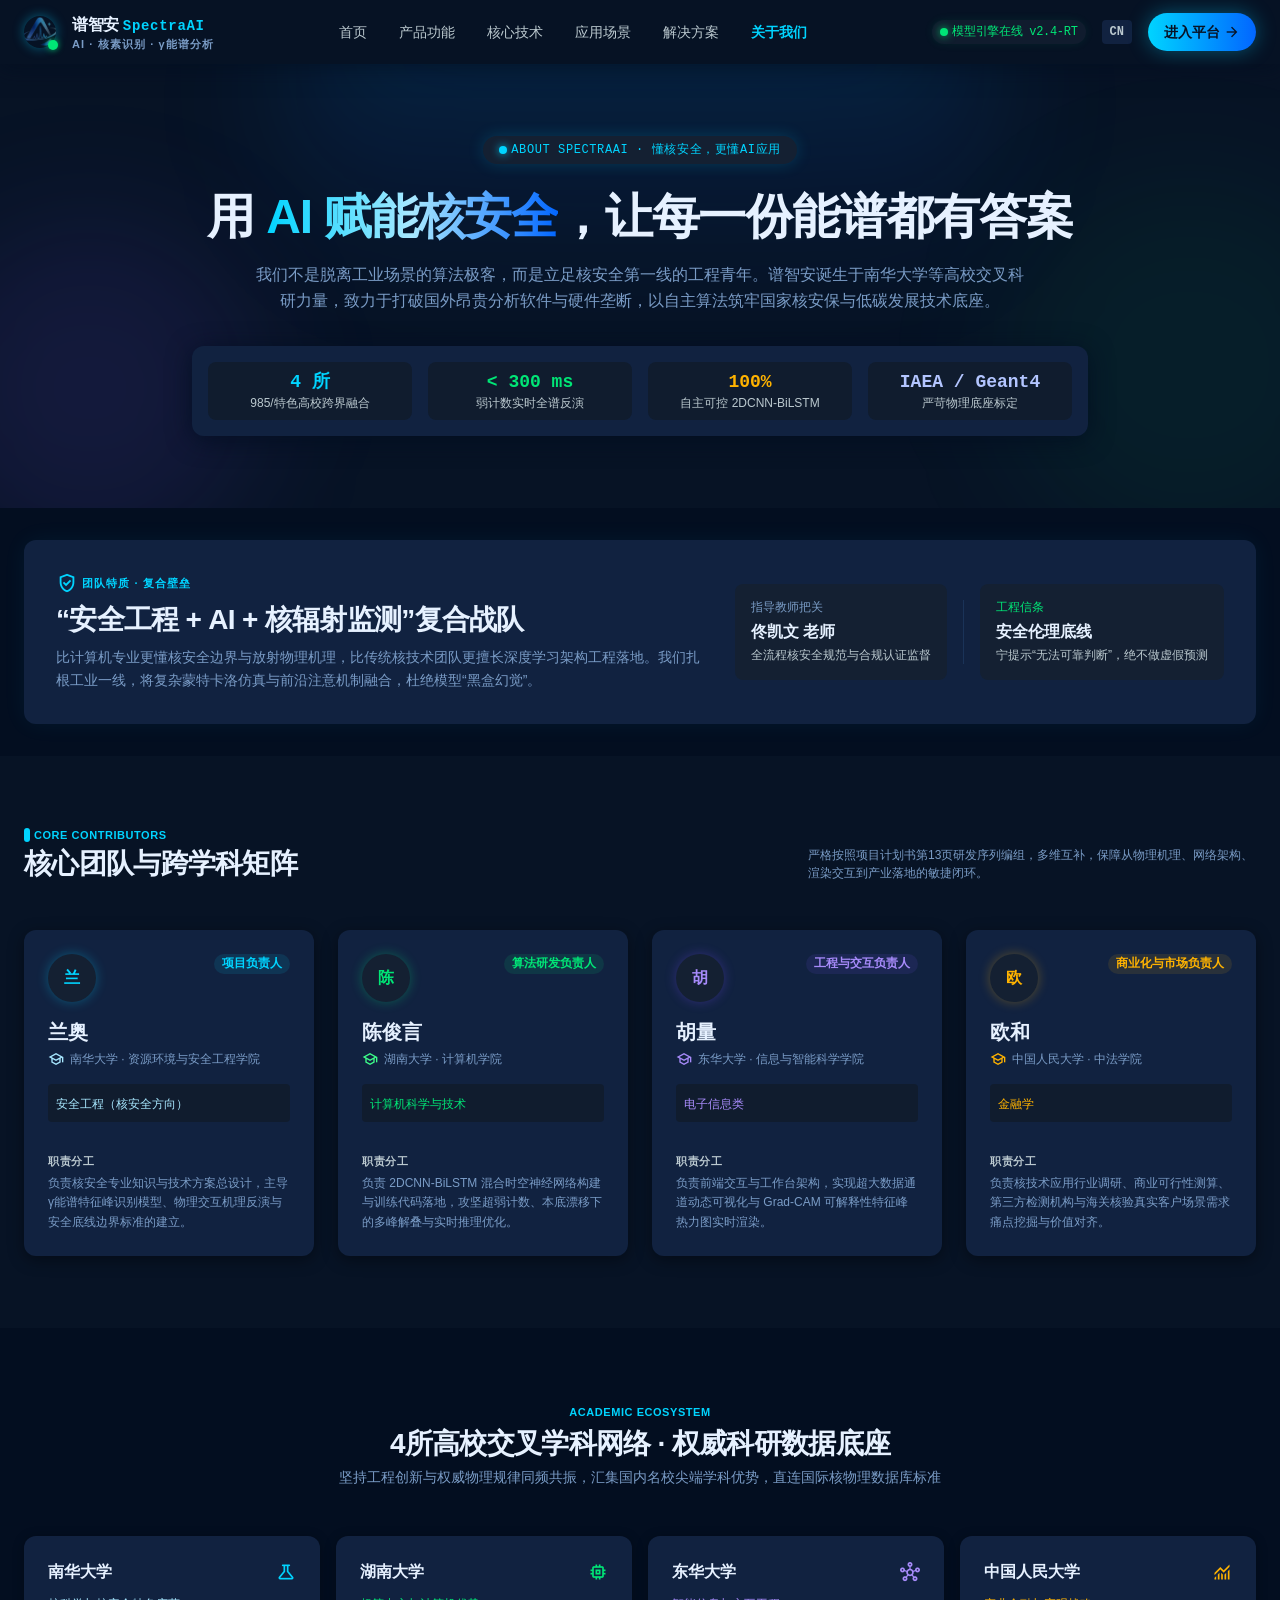
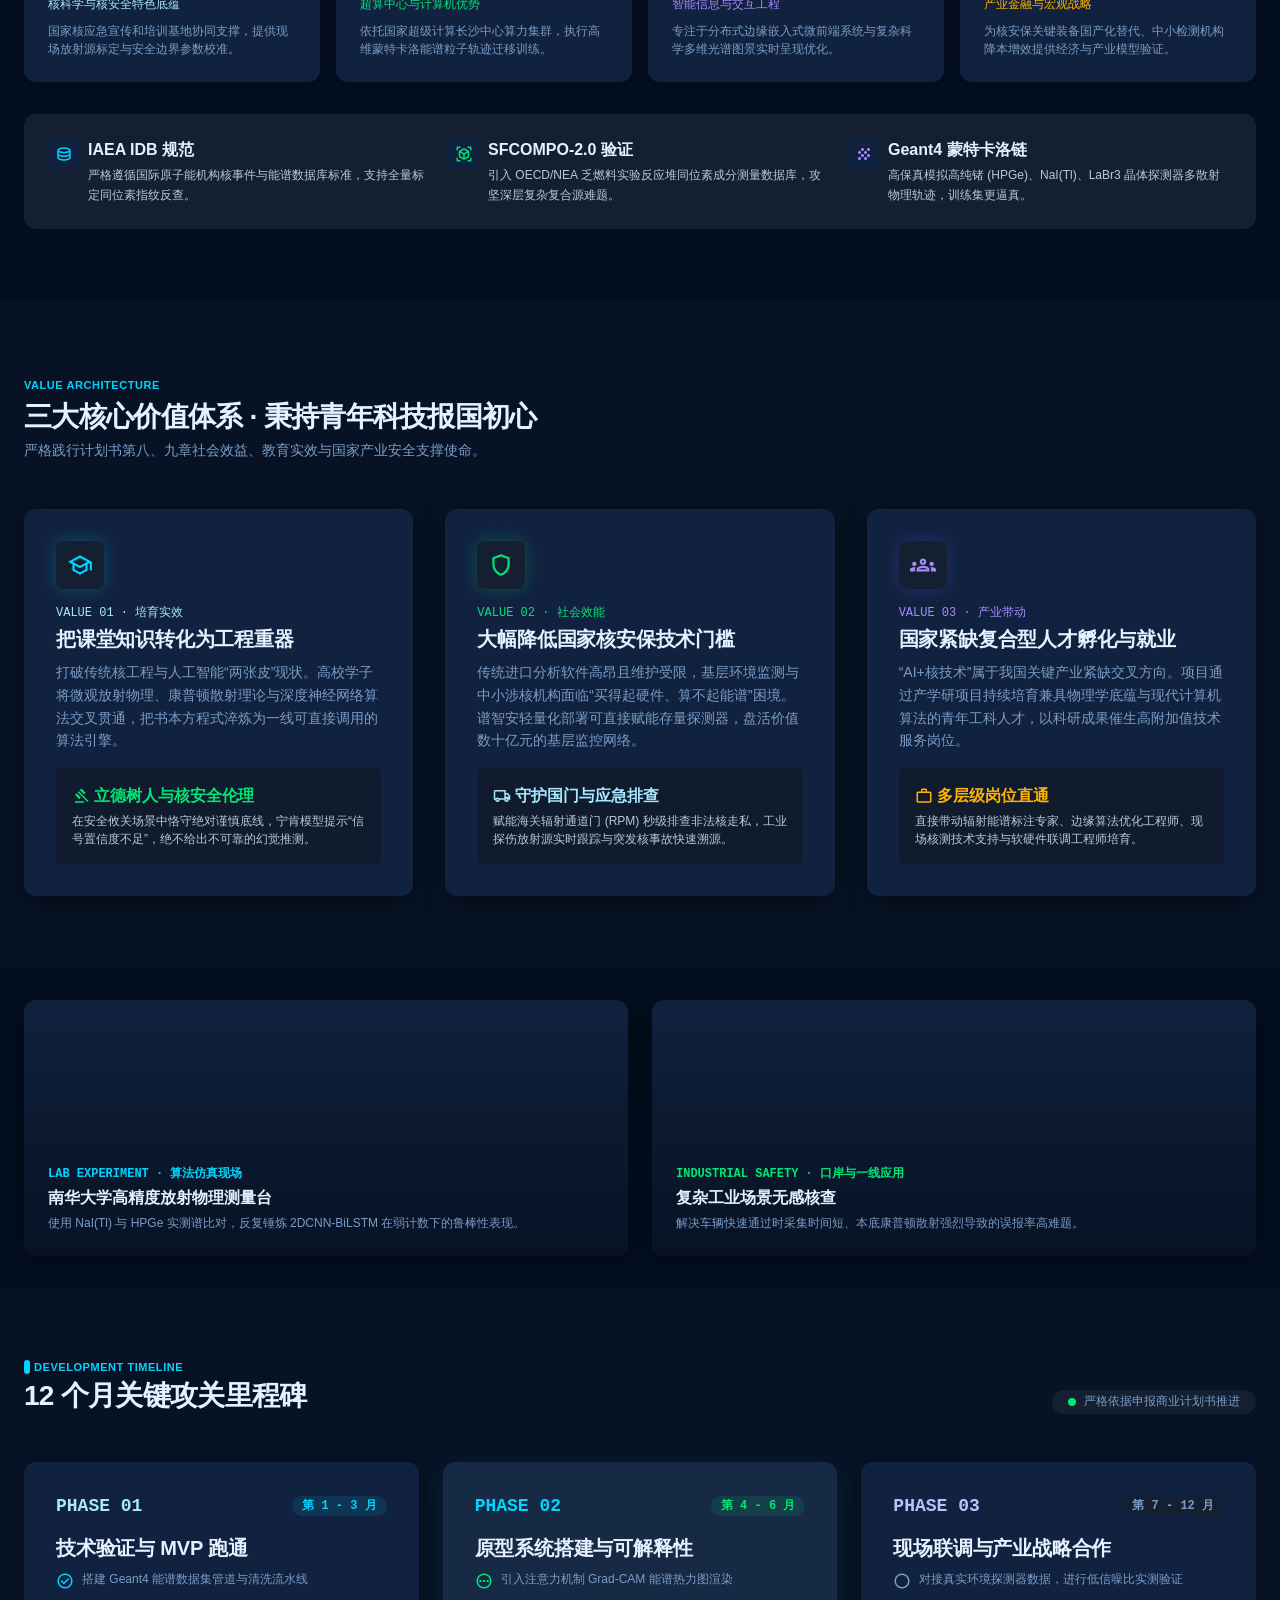
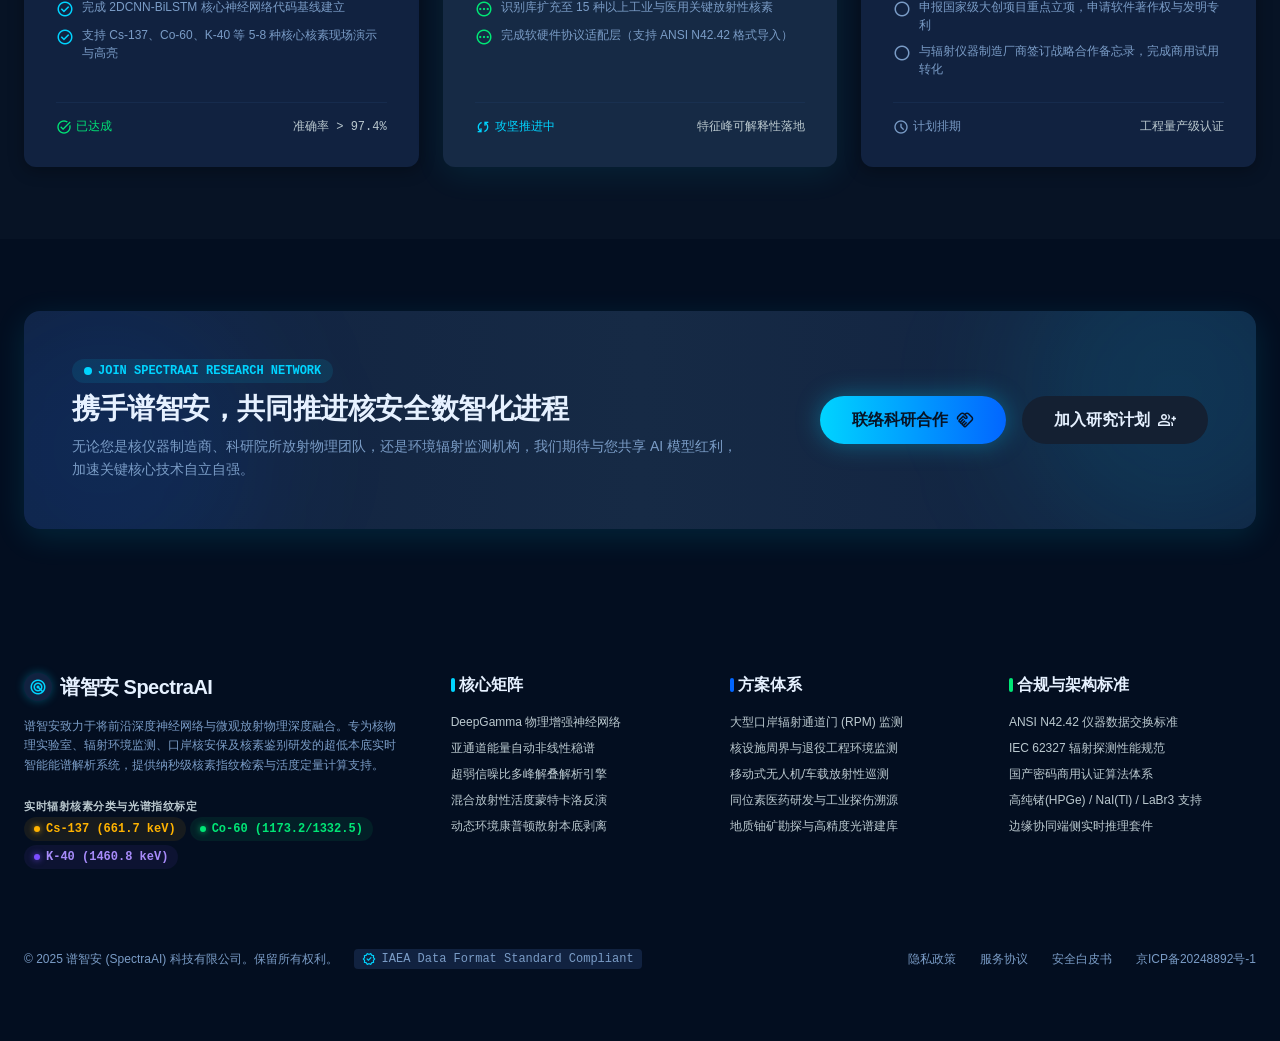
==== commit b7e96bba: "add about.html" ====
--- a/about.html
+++ b/about.html
@@ -1,625 +1,625 @@
-<!DOCTYPE html><html class="dark" lang="zh-CN"><head><meta charset="UTF-8"><meta content="width=device-width, initial-scale=1.0" name="viewport"><meta content="web_standard" name="shell-type"><style>@layer base{html,body{margin:0;padding:0;}body{overscroll-behavior:none;}main>:first-child{margin-top:0!important;}main>:last-child{margin-bottom:0!important;}}::-webkit-scrollbar{display:none;}</style><script src="assets/tailwind.js"></script><script id="tailwind-config">tailwind.config={darkMode:"class",theme:{extend:{colors:{"text-secondary":"#7A9CC6","inverse-surface":"#d7e3fc","tertiary-container":"#00e073","on-tertiary-fixed":"#00210b","on-primary-container":"#00586b","surface-container":"#142032","surface-container-low":"#101c2e","on-error-container":"#ffdad6","status-success":"#00E676","inverse-primary":"#00677e","error-container":"#93000a","secondary":"#b3c5ff","border-subtle":"#1E3A5F","tertiary":"#3efe8a","status-warning":"#FFB300","tertiary-fixed-dim":"#00e475","surface-panel":"#112240","surface-container-lowest":"#030e20","bg-canvas":"#0A1628","on-primary-fixed-variant":"#004e5f","text-primary":"#E6F1FF","surface-bright":"#2e394d","background":"#071325","primary-container":"#00d4ff","surface-tint":"#3cd7ff","surface-variant":"#2a3548","secondary-container":"#0266ff","surface-container-high":"#1f2a3d","surface":"#071325","on-secondary-fixed-variant":"#003fa4","on-tertiary-fixed-variant":"#005226","on-surface-variant":"#bbc9cf","isotope-co60":"#00E676","on-secondary":"#002b75","on-surface":"#d7e3fc","primary-fixed":"#b4ebff","on-primary-fixed":"#001f27","on-error":"#690005","secondary-fixed-dim":"#b3c5ff","border-highlight":"#24466E","surface-dim":"#071325","inverse-on-surface":"#253144","on-background":"#d7e3fc","surface-hover":"#1A3358","bg-elevated":"#0D1B2A","outline-variant":"#3c494e","secondary-fixed":"#dae1ff","on-tertiary":"#003918","outline":"#859398","on-tertiary-container":"#005d2c","on-secondary-fixed":"#001849","primary":"#a8e8ff","tertiary-fixed":"#62ff96","isotope-k40":"#7C4DFF","on-secondary-container":"#f9f7ff","isotope-cs137":"#FFB300","error":"#ffb4ab","surface-card":"#162A45","surface-container-highest":"#2a3548","primary-fixed-dim":"#3cd7ff","on-primary":"#003642"},borderRadius:{DEFAULT:"0.25rem",lg:"0.5rem",xl:"0.75rem",full:"9999px"},spacing:{"space-xs":"0.25rem",gutter:"1.25rem","space-xl":"2rem","space-3xl":"4.5rem","space-2xl":"3rem","space-sm":"0.5rem","gutter-desktop":"1.5rem","margin-desktop":"2.5rem","space-lg":"1.5rem","space-md":"1rem",margin:"1.5rem"},fontFamily:{"mono-data-md":["SFMono-Regular","Consolas","Menlo","monospace"],"mono-data-sm":["SFMono-Regular","Consolas","Menlo","monospace"],"headline-md":["-apple-system","BlinkMacSystemFont","PingFang SC","Microsoft YaHei","sans-serif"],"body-md":["-apple-system","BlinkMacSystemFont","PingFang SC","Microsoft YaHei","sans-serif"],"display-hero":["-apple-system","BlinkMacSystemFont","PingFang SC","Microsoft YaHei","sans-serif"],"headline-sm":["-apple-system","BlinkMacSystemFont","PingFang SC","Microsoft YaHei","sans-serif"],"body-lg":["-apple-system","BlinkMacSystemFont","PingFang SC","Microsoft YaHei","sans-serif"],"body-sm":["-apple-system","BlinkMacSystemFont","PingFang SC","Microsoft YaHei","sans-serif"],"label-caps":["-apple-system","BlinkMacSystemFont","PingFang SC","Microsoft YaHei","sans-serif"],"mono-data-lg":["SFMono-Regular","Consolas","Menlo","monospace"],"display-hero-mobile":["-apple-system","BlinkMacSystemFont","PingFang SC","Microsoft YaHei","sans-serif"],"headline-lg":["-apple-system","BlinkMacSystemFont","PingFang SC","Microsoft YaHei","sans-serif"]},fontSize:{"mono-data-md":["14px",{lineHeight:"20px",fontWeight:"500"}],"mono-data-sm":["12px",{lineHeight:"16px",fontWeight:"500"}],"headline-md":["20px",{lineHeight:"28px",letterSpacing:"-0.01em",fontWeight:"600"}],"body-md":["14px",{lineHeight:"22px",fontWeight:"400"}],"display-hero":["48px",{lineHeight:"58px",letterSpacing:"-0.02em",fontWeight:"800"}],"headline-sm":["16px",{lineHeight:"24px",fontWeight:"600"}],"body-lg":["16px",{lineHeight:"26px",fontWeight:"400"}],"body-sm":["12px",{lineHeight:"18px",fontWeight:"400"}],"label-caps":["11px",{lineHeight:"14px",letterSpacing:"0.08em",fontWeight:"700"}],"mono-data-lg":["18px",{lineHeight:"24px",fontWeight:"600"}],"display-hero-mobile":["32px",{lineHeight:"40px",letterSpacing:"-0.01em",fontWeight:"800"}],"headline-lg":["28px",{lineHeight:"36px",letterSpacing:"-0.015em",fontWeight:"700"}]}}}}</script><link rel="stylesheet" href="assets/material-symbols.css"/></head><body class="bg-background font-body-md text-body-md text-on-surface antialiased selection:bg-primary-container selection:text-on-primary-container"><header class="fixed top-0 left-0 w-full z-50 bg-background/90 backdrop-blur-xl shadow-[0_4px_20px_rgba(3,14,32,0.6)]"><div class="h-16 max-w-[1440px] mx-auto px-margin flex items-center justify-between gap-space-lg"><div class="flex items-center gap-space-md shrink-0"><div class="relative flex items-center justify-center"><img alt="SpectraAI" class="w-8 h-8 rounded-full object-cover shadow-[0_0_12px_rgba(0,212,255,0.4)]" src="assets/logo.svg"><span class="absolute -bottom-0.5 -right-0.5 w-2.5 h-2.5 rounded-full bg-status-success shadow-[0_0_6px_rgba(0,230,118,0.8)]"></span></div><div class="flex flex-col"><div class="flex items-baseline gap-space-xs"><span class="font-headline-sm text-headline-sm text-text-primary tracking-tight">谱智安</span><span class="font-mono-data-md text-mono-data-md text-primary-container tracking-wider font-semibold">SpectraAI</span></div><span class="font-label-caps text-label-caps text-text-secondary tracking-widest">AI · 核素识别 · γ能谱分析</span></div></div><nav class="hidden xl:flex items-center gap-space-xl" data-active-classes="text-primary-container font-semibold"><a class="text-on-surface-variant hover:text-on-surface transition-colors font-body-md text-body-md py-space-xs" data-path="home" href="index.html">首页</a><a class="text-on-surface-variant hover:text-on-surface transition-colors font-body-md text-body-md py-space-xs" data-path="features" href="product-features.html">产品功能</a><a class="text-on-surface-variant hover:text-on-surface transition-colors font-body-md text-body-md py-space-xs" data-path="technology" href="core-technology.html">核心技术</a><a class="text-on-surface-variant hover:text-on-surface transition-colors font-body-md text-body-md py-space-xs" data-path="scenarios" href="application-scenarios.html">应用场景</a><a class="text-on-surface-variant hover:text-on-surface transition-colors font-body-md text-body-md py-space-xs" data-path="solutions" href="solutions.html">解决方案</a><a aria-current="page" class="transition-colors py-space-xs text-primary-container font-semibold" data-path="about" href="about.html">关于我们</a></nav><div class="flex items-center gap-space-md shrink-0"><div class="hidden sm:flex items-center gap-space-xs px-space-sm py-1 rounded-full bg-surface-container-low shadow-[0_0_10px_rgba(0,230,118,0.08)]"><span class="w-2 h-2 rounded-full bg-status-success animate-pulse shadow-[0_0_8px_rgba(0,230,118,0.9)]"></span><span class="font-mono-data-sm text-mono-data-sm text-status-success tracking-tight">模型引擎在线 v2.4-RT</span></div><div class="flex items-center px-space-sm py-1 rounded bg-surface-panel text-on-surface-variant hover:text-text-primary hover:bg-surface-hover cursor-pointer transition-colors"><span class="font-mono-data-sm text-mono-data-sm font-semibold">CN</span></div><a class="group relative inline-flex items-center gap-space-xs px-space-md py-2 rounded-full bg-gradient-to-r from-primary-container to-secondary-container text-background font-headline-sm text-headline-sm font-bold shadow-[0_0_20px_rgba(0,212,255,0.35)] hover:shadow-[0_0_28px_rgba(0,212,255,0.55)] transition-all duration-200 hover:brightness-110" data-path="console" href="platform.html"><span class="font-body-md text-body-md font-semibold text-background">进入平台</span><span class="material-symbols-outlined text-[16px] text-background transition-transform duration-200 group-hover:translate-x-0.5">arrow_forward</span></a></div></div></header><main class="w-full pt-16 bg-background min-h-screen"><div class="flex flex-col w-full">
-<!-- Hero Section -->
-<section class="relative w-full overflow-hidden py-space-3xl px-margin bg-background">
-<!-- Ambient Radial Accents -->
-<div class="absolute -top-32 left-1/2 -translate-x-1/2 w-[720px] h-[360px] bg-gradient-to-b from-primary-container/15 via-secondary-container/10 to-transparent blur-3xl pointer-events-none rounded-full"></div>
-<div class="absolute top-1/4 right-[-100px] w-[380px] h-[380px] bg-isotope-co60/5 blur-3xl pointer-events-none rounded-full"></div>
-<div class="absolute bottom-[-50px] left-[-80px] w-[340px] h-[340px] bg-isotope-k40/10 blur-3xl pointer-events-none rounded-full"></div>
-<div class="relative max-w-[1440px] mx-auto flex flex-col items-center text-center">
-<!-- Eyebrow Badge -->
-<div class="inline-flex items-center gap-space-xs px-space-md py-1.5 rounded-full bg-surface-container shadow-[0_0_16px_rgba(0,212,255,0.18)] mb-space-lg">
-<span class="w-2 h-2 rounded-full bg-primary-container shadow-[0_0_8px_rgba(0,212,255,0.9)] animate-pulse"></span>
-<span class="font-mono-data-sm text-mono-data-sm text-primary-container tracking-wider uppercase">ABOUT SPECTRAAI · 懂核安全，更懂AI应用</span>
-</div>
-<!-- Main Slogan -->
-<h1 class="font-display-hero text-display-hero text-text-primary max-w-4xl tracking-tight mb-space-md">
-        用 <span class="text-transparent bg-clip-text bg-gradient-to-r from-primary-container via-primary to-secondary-container">AI 赋能核安全</span>，让每一份能谱都有答案
-      </h1>
-<!-- Subtitle -->
-<p class="font-body-lg text-body-lg text-text-secondary max-w-3xl leading-relaxed mb-space-xl">
-        我们不是脱离工业场景的算法极客，而是立足核安全第一线的工程青年。谱智安诞生于南华大学等高校交叉科研力量，致力于打破国外昂贵分析软件与硬件垄断，以自主算法筑牢国家核安保与低碳发展技术底座。
-      </p>
-<!-- Key Stat Ribbon -->
-<div class="grid grid-cols-2 md:grid-cols-4 gap-space-md w-full max-w-4xl p-space-md rounded-xl bg-surface-panel shadow-[0_4px_24px_rgba(3,14,32,0.8)]">
-<div class="flex flex-col items-center justify-center p-space-sm bg-surface-container-low rounded-lg">
-<span class="font-mono-data-lg text-mono-data-lg text-primary-container font-bold">4 所</span>
-<span class="font-body-sm text-body-sm text-on-surface-variant">985/特色高校跨界融合</span>
-</div>
-<div class="flex flex-col items-center justify-center p-space-sm bg-surface-container-low rounded-lg">
-<span class="font-mono-data-lg text-mono-data-lg text-status-success font-bold">&lt; 300 ms</span>
-<span class="font-body-sm text-body-sm text-on-surface-variant">弱计数实时全谱反演</span>
-</div>
-<div class="flex flex-col items-center justify-center p-space-sm bg-surface-container-low rounded-lg">
-<span class="font-mono-data-lg text-mono-data-lg text-isotope-cs137 font-bold">100%</span>
-<span class="font-body-sm text-body-sm text-on-surface-variant">自主可控 2DCNN-BiLSTM</span>
-</div>
-<div class="flex flex-col items-center justify-center p-space-sm bg-surface-container-low rounded-lg">
-<span class="font-mono-data-lg text-mono-data-lg text-secondary font-bold">IAEA / Geant4</span>
-<span class="font-body-sm text-body-sm text-on-surface-variant">严苛物理底座标定</span>
-</div>
-</div>
-</div>
-</section>
-<!-- Team Positioning Callout -->
-<section class="w-full py-space-xl px-margin bg-surface-container-lowest">
-<div class="max-w-[1440px] mx-auto">
-<div class="p-space-xl rounded-xl bg-surface-panel shadow-[0_0_24px_rgba(0,212,255,0.06)] flex flex-col lg:flex-row items-center justify-between gap-space-xl">
-<div class="flex flex-col gap-space-sm max-w-2xl">
-<div class="flex items-center gap-space-xs">
-<span class="material-symbols-outlined text-primary-container text-[22px]">verified_user</span>
-<span class="font-label-caps text-label-caps text-primary-container tracking-widest uppercase">团队特质 · 复合壁垒</span>
-</div>
-<h2 class="font-headline-lg text-headline-lg text-text-primary tracking-tight">
-            “安全工程 + AI + 核辐射监测”复合战队
-          </h2>
-<p class="font-body-md text-body-md text-text-secondary leading-relaxed">
-            比计算机专业更懂核安全边界与放射物理机理，比传统核技术团队更擅长深度学习架构工程落地。我们扎根工业一线，将复杂蒙特卡洛仿真与前沿注意机制融合，杜绝模型“黑盒幻觉”。
-          </p>
-</div>
-<div class="flex items-center gap-space-md shrink-0">
-<div class="flex flex-col items-start p-space-md rounded-lg bg-surface-container">
-<span class="font-mono-data-sm text-mono-data-sm text-text-secondary">指导教师把关</span>
-<span class="font-headline-sm text-headline-sm text-text-primary font-bold mt-1">佟凯文 老师</span>
-<span class="font-body-sm text-body-sm text-on-surface-variant mt-0.5">全流程核安全规范与合规认证监督</span>
-</div>
-<div class="w-px h-16 bg-surface-hover hidden sm:block"></div>
-<div class="flex flex-col items-start p-space-md rounded-lg bg-surface-container">
-<span class="font-mono-data-sm text-mono-data-sm text-status-success">工程信条</span>
-<span class="font-headline-sm text-headline-sm text-text-primary font-bold mt-1">安全伦理底线</span>
-<span class="font-body-sm text-body-sm text-on-surface-variant mt-0.5">宁提示“无法可靠判断”，绝不做虚假预测</span>
-</div>
-</div>
-</div>
-</div>
-</section>
-<!-- Core Team Grid -->
-<section class="w-full py-space-3xl px-margin bg-background">
-<div class="max-w-[1440px] mx-auto">
-<div class="flex flex-col md:flex-row md:items-end justify-between mb-space-2xl gap-space-md">
-<div>
-<div class="flex items-center gap-space-xs mb-space-xs">
-<span class="w-1.5 h-3.5 rounded-full bg-primary-container"></span>
-<span class="font-label-caps text-label-caps text-primary-container tracking-wider uppercase">CORE CONTRIBUTORS</span>
-</div>
-<h2 class="font-headline-lg text-headline-lg text-text-primary font-bold tracking-tight">
-            核心团队与跨学科矩阵
-          </h2>
-</div>
-<p class="font-body-sm text-body-sm text-text-secondary max-w-md">
-          严格按照项目计划书第13页研发序列编组，多维互补，保障从物理机理、网络架构、渲染交互到产业落地的敏捷闭环。
-        </p>
-</div>
-<div class="grid grid-cols-1 md:grid-cols-2 lg:grid-cols-4 gap-space-lg">
-<!-- 1. 兰奥 -->
-<div class="group relative flex flex-col p-space-lg rounded-xl bg-surface-panel shadow-[0_4px_16px_rgba(0,0,0,0.4)] transition-all duration-300 hover:bg-surface-card hover:shadow-[0_8px_32px_rgba(0,212,255,0.12)]">
-<div class="flex items-start justify-between mb-space-md">
-<div class="w-12 h-12 rounded-full bg-surface-container flex items-center justify-center text-primary-container font-headline-sm text-headline-sm font-bold shadow-[0_0_12px_rgba(0,212,255,0.3)]">
-              兰
-            </div>
-<span class="px-space-sm py-0.5 rounded-full bg-primary-container/10 text-primary-container font-mono-data-sm text-mono-data-sm font-semibold">
-              项目负责人
-            </span>
-</div>
-<h3 class="font-headline-md text-headline-md text-text-primary font-bold mb-1">兰奥</h3>
-<div class="flex items-center gap-1.5 text-text-secondary font-body-sm text-body-sm mb-space-md">
-<span class="material-symbols-outlined text-[16px] text-primary">school</span>
-<span class="">南华大学 · 资源环境与安全工程学院</span>
-</div>
-<div class="mb-space-md p-space-sm rounded bg-surface-container-low">
-<span class="font-mono-data-sm text-mono-data-sm text-primary">安全工程（核安全方向）</span>
-</div>
-<div class="flex flex-col gap-1.5 mt-auto pt-space-md">
-<span class="font-label-caps text-label-caps text-on-surface-variant uppercase tracking-wider">职责分工</span>
-<p class="font-body-sm text-body-sm text-text-secondary leading-relaxed">
-              负责核安全专业知识与技术方案总设计，主导γ能谱特征峰识别模型、物理交互机理反演与安全底线边界标准的建立。
-            </p>
-</div>
-</div>
-<!-- 2. 陈俊言 -->
-<div class="group relative flex flex-col p-space-lg rounded-xl bg-surface-panel shadow-[0_4px_16px_rgba(0,0,0,0.4)] transition-all duration-300 hover:bg-surface-card hover:shadow-[0_8px_32px_rgba(0,230,118,0.12)]">
-<div class="flex items-start justify-between mb-space-md">
-<div class="w-12 h-12 rounded-full bg-surface-container flex items-center justify-center text-status-success font-headline-sm text-headline-sm font-bold shadow-[0_0_12px_rgba(0,230,118,0.3)]">
-              陈
-            </div>
-<span class="px-space-sm py-0.5 rounded-full bg-status-success/10 text-status-success font-mono-data-sm text-mono-data-sm font-semibold">
-              算法研发负责人
-            </span>
-</div>
-<h3 class="font-headline-md text-headline-md text-text-primary font-bold mb-1">陈俊言</h3>
-<div class="flex items-center gap-1.5 text-text-secondary font-body-sm text-body-sm mb-space-md">
-<span class="material-symbols-outlined text-[16px] text-tertiary">school</span>
-<span class="">湖南大学 · 计算机学院</span>
-</div>
-<div class="mb-space-md p-space-sm rounded bg-surface-container-low">
-<span class="font-mono-data-sm text-mono-data-sm text-status-success">计算机科学与技术</span>
-</div>
-<div class="flex flex-col gap-1.5 mt-auto pt-space-md">
-<span class="font-label-caps text-label-caps text-on-surface-variant uppercase tracking-wider">职责分工</span>
-<p class="font-body-sm text-body-sm text-text-secondary leading-relaxed">
-              负责 2DCNN-BiLSTM 混合时空神经网络构建与训练代码落地，攻坚超弱计数、本底漂移下的多峰解叠与实时推理优化。
-            </p>
-</div>
-</div>
-<!-- 3. 胡量 -->
-<div class="group relative flex flex-col p-space-lg rounded-xl bg-surface-panel shadow-[0_4px_16px_rgba(0,0,0,0.4)] transition-all duration-300 hover:bg-surface-card hover:shadow-[0_8px_32px_rgba(124,77,255,0.12)]">
-<div class="flex items-start justify-between mb-space-md">
-<div class="w-12 h-12 rounded-full bg-surface-container flex items-center justify-center text-[#A78BFA] font-headline-sm text-headline-sm font-bold shadow-[0_0_12px_rgba(124,77,255,0.3)]">
-              胡
-            </div>
-<span class="px-space-sm py-0.5 rounded-full bg-isotope-k40/10 text-[#A78BFA] font-mono-data-sm text-mono-data-sm font-semibold">
-              工程与交互负责人
-            </span>
-</div>
-<h3 class="font-headline-md text-headline-md text-text-primary font-bold mb-1">胡量</h3>
-<div class="flex items-center gap-1.5 text-text-secondary font-body-sm text-body-sm mb-space-md">
-<span class="material-symbols-outlined text-[16px] text-[#A78BFA]">school</span>
-<span class="">东华大学 · 信息与智能科学学院</span>
-</div>
-<div class="mb-space-md p-space-sm rounded bg-surface-container-low">
-<span class="font-mono-data-sm text-mono-data-sm text-[#A78BFA]">电子信息类</span>
-</div>
-<div class="flex flex-col gap-1.5 mt-auto pt-space-md">
-<span class="font-label-caps text-label-caps text-on-surface-variant uppercase tracking-wider">职责分工</span>
-<p class="font-body-sm text-body-sm text-text-secondary leading-relaxed">
-              负责前端交互与工作台架构，实现超大数据通道动态可视化与 Grad-CAM 可解释性特征峰热力图实时渲染。
-            </p>
-</div>
-</div>
-<!-- 4. 欧和 -->
-<div class="group relative flex flex-col p-space-lg rounded-xl bg-surface-panel shadow-[0_4px_16px_rgba(0,0,0,0.4)] transition-all duration-300 hover:bg-surface-card hover:shadow-[0_8px_32px_rgba(255,179,0,0.12)]">
-<div class="flex items-start justify-between mb-space-md">
-<div class="w-12 h-12 rounded-full bg-surface-container flex items-center justify-center text-isotope-cs137 font-headline-sm text-headline-sm font-bold shadow-[0_0_12px_rgba(255,179,0,0.3)]">
-              欧
-            </div>
-<span class="px-space-sm py-0.5 rounded-full bg-isotope-cs137/10 text-isotope-cs137 font-mono-data-sm text-mono-data-sm font-semibold">
-              商业化与市场负责人
-            </span>
-</div>
-<h3 class="font-headline-md text-headline-md text-text-primary font-bold mb-1">欧和</h3>
-<div class="flex items-center gap-1.5 text-text-secondary font-body-sm text-body-sm mb-space-md">
-<span class="material-symbols-outlined text-[16px] text-isotope-cs137">school</span>
-<span class="">中国人民大学 · 中法学院</span>
-</div>
-<div class="mb-space-md p-space-sm rounded bg-surface-container-low">
-<span class="font-mono-data-sm text-mono-data-sm text-isotope-cs137">金融学</span>
-</div>
-<div class="flex flex-col gap-1.5 mt-auto pt-space-md">
-<span class="font-label-caps text-label-caps text-on-surface-variant uppercase tracking-wider">职责分工</span>
-<p class="font-body-sm text-body-sm text-text-secondary leading-relaxed">
-              负责核技术应用行业调研、商业可行性测算、第三方检测机构与海关核验真实客户场景需求痛点挖掘与价值对齐。
-            </p>
-</div>
-</div>
-</div>
-</div>
-</section>
-<!-- Academic Matrix & Open Data Standards -->
-<section class="w-full py-space-3xl px-margin bg-surface-container-lowest">
-<div class="max-w-[1440px] mx-auto">
-<div class="text-center max-w-3xl mx-auto mb-space-2xl">
-<span class="font-label-caps text-label-caps text-primary-container tracking-wider uppercase">ACADEMIC ECOSYSTEM</span>
-<h2 class="font-headline-lg text-headline-lg text-text-primary font-bold tracking-tight mt-space-xs">
-          4所高校交叉学科网络 · 权威科研数据底座
-        </h2>
-<p class="font-body-md text-body-md text-text-secondary mt-space-xs">
-          坚持工程创新与权威物理规律同频共振，汇集国内名校尖端学科优势，直连国际核物理数据库标准
-        </p>
-</div>
-<!-- Campus Grid -->
-<div class="grid grid-cols-1 md:grid-cols-2 lg:grid-cols-4 gap-space-md mb-space-xl">
-<div class="p-space-lg rounded-xl bg-surface-panel shadow-[0_2px_12px_rgba(0,0,0,0.3)]">
-<div class="flex items-center justify-between mb-space-sm">
-<span class="font-headline-sm text-headline-sm text-text-primary font-bold">南华大学</span>
-<span class="material-symbols-outlined text-primary-container text-[20px]">science</span>
-</div>
-<span class="font-mono-data-sm text-mono-data-sm text-primary">核科学与核安全特色底蕴</span>
-<p class="font-body-sm text-body-sm text-text-secondary mt-2">
-            国家核应急宣传和培训基地协同支撑，提供现场放射源标定与安全边界参数校准。
-          </p>
-</div>
-<div class="p-space-lg rounded-xl bg-surface-panel shadow-[0_2px_12px_rgba(0,0,0,0.3)]">
-<div class="flex items-center justify-between mb-space-sm">
-<span class="font-headline-sm text-headline-sm text-text-primary font-bold">湖南大学</span>
-<span class="material-symbols-outlined text-status-success text-[20px]">memory</span>
-</div>
-<span class="font-mono-data-sm text-mono-data-sm text-status-success">超算中心与计算机优势</span>
-<p class="font-body-sm text-body-sm text-text-secondary mt-2">
-            依托国家超级计算长沙中心算力集群，执行高维蒙特卡洛能谱粒子轨迹迁移训练。
-          </p>
-</div>
-<div class="p-space-lg rounded-xl bg-surface-panel shadow-[0_2px_12px_rgba(0,0,0,0.3)]">
-<div class="flex items-center justify-between mb-space-sm">
-<span class="font-headline-sm text-headline-sm text-text-primary font-bold">东华大学</span>
-<span class="material-symbols-outlined text-[#A78BFA] text-[20px]">hub</span>
-</div>
-<span class="font-mono-data-sm text-mono-data-sm text-[#A78BFA]">智能信息与交互工程</span>
-<p class="font-body-sm text-body-sm text-text-secondary mt-2">
-            专注于分布式边缘嵌入式微前端系统与复杂科学多维光谱图景实时呈现优化。
-          </p>
-</div>
-<div class="p-space-lg rounded-xl bg-surface-panel shadow-[0_2px_12px_rgba(0,0,0,0.3)]">
-<div class="flex items-center justify-between mb-space-sm">
-<span class="font-headline-sm text-headline-sm text-text-primary font-bold">中国人民大学</span>
-<span class="material-symbols-outlined text-isotope-cs137 text-[20px]">monitoring</span>
-</div>
-<span class="font-mono-data-sm text-mono-data-sm text-isotope-cs137">产业金融与宏观战略</span>
-<p class="font-body-sm text-body-sm text-text-secondary mt-2">
-            为核安保关键装备国产化替代、中小检测机构降本增效提供经济与产业模型验证。
-          </p>
-</div>
-</div>
-<!-- Verified Data Benchmarks Banner -->
-<div class="grid grid-cols-1 md:grid-cols-3 gap-space-md p-space-lg rounded-xl bg-surface-container">
-<div class="flex items-start gap-space-sm">
-<div class="w-8 h-8 rounded bg-surface-panel flex items-center justify-center text-primary-container shrink-0">
-<span class="material-symbols-outlined text-[18px]">database</span>
-</div>
-<div>
-<h4 class="font-headline-sm text-headline-sm text-text-primary font-semibold">IAEA IDB 规范</h4>
-<p class="font-body-sm text-body-sm text-on-surface-variant mt-1 leading-relaxed">
-              严格遵循国际原子能机构核事件与能谱数据库标准，支持全量标定同位素指纹反查。
-            </p>
-</div>
-</div>
-<div class="flex items-start gap-space-sm">
-<div class="w-8 h-8 rounded bg-surface-panel flex items-center justify-center text-status-success shrink-0">
-<span class="material-symbols-outlined text-[18px]">view_in_ar</span>
-</div>
-<div>
-<h4 class="font-headline-sm text-headline-sm text-text-primary font-semibold">SFCOMPO-2.0 验证</h4>
-<p class="font-body-sm text-body-sm text-on-surface-variant mt-1 leading-relaxed">
-              引入 OECD/NEA 乏燃料实验反应堆同位素成分测量数据库，攻坚深层复杂复合源难题。
-            </p>
-</div>
-</div>
-<div class="flex items-start gap-space-sm">
-<div class="w-8 h-8 rounded bg-surface-panel flex items-center justify-center text-[#A78BFA] shrink-0">
-<span class="material-symbols-outlined text-[18px]">grain</span>
-</div>
-<div>
-<h4 class="font-headline-sm text-headline-sm text-text-primary font-semibold">Geant4 蒙特卡洛链</h4>
-<p class="font-body-sm text-body-sm text-on-surface-variant mt-1 leading-relaxed">
-              高保真模拟高纯锗 (HPGe)、NaI(Tl)、LaBr3 晶体探测器多散射物理轨迹，训练集更逼真。
-            </p>
-</div>
-</div>
-</div>
-</div>
-</section>
-<!-- Triple Core Value Pillars (Chapters 8 & 9) -->
-<section class="w-full py-space-3xl px-margin bg-background">
-<div class="max-w-[1440px] mx-auto">
-<div class="max-w-2xl mb-space-2xl">
-<span class="font-label-caps text-label-caps text-primary-container tracking-wider uppercase">VALUE ARCHITECTURE</span>
-<h2 class="font-headline-lg text-headline-lg text-text-primary font-bold tracking-tight mt-space-xs">
-          三大核心价值体系 · 秉持青年科技报国初心
-        </h2>
-<p class="font-body-md text-body-md text-text-secondary mt-space-xs">
-          严格践行计划书第八、九章社会效益、教育实效与国家产业安全支撑使命。
-        </p>
-</div>
-<div class="grid grid-cols-1 lg:grid-cols-3 gap-space-xl">
-<!-- Value 1 -->
-<div class="flex flex-col p-space-xl rounded-xl bg-surface-panel shadow-[0_4px_20px_rgba(0,0,0,0.5)]">
-<div class="w-12 h-12 rounded-lg bg-surface-container flex items-center justify-center text-primary-container mb-space-md shadow-[0_0_16px_rgba(0,212,255,0.25)]">
-<span class="material-symbols-outlined text-[26px]">school</span>
-</div>
-<span class="font-mono-data-sm text-mono-data-sm text-primary mb-1">VALUE 01 · 培育实效</span>
-<h3 class="font-headline-md text-headline-md text-text-primary font-bold mb-space-sm">
-            把课堂知识转化为工程重器
-          </h3>
-<p class="font-body-md text-body-md text-text-secondary leading-relaxed mb-space-md">
-            打破传统核工程与人工智能“两张皮”现状。高校学子将微观放射物理、康普顿散射理论与深度神经网络算法交叉贯通，把书本方程式淬炼为一线可直接调用的算法引擎。
-          </p>
-<div class="mt-auto p-space-md rounded bg-surface-container-low flex flex-col gap-1">
-<span class="font-headline-sm text-headline-sm text-status-success font-semibold flex items-center gap-1">
-<span class="material-symbols-outlined text-[18px]">gavel</span>
-              立德树人与核安全伦理
-            </span>
-<span class="font-body-sm text-body-sm text-on-surface-variant">
-              在安全攸关场景中恪守绝对谨慎底线，宁肯模型提示“信号置信度不足”，绝不给出不可靠的幻觉推测。
-            </span>
-</div>
-</div>
-<!-- Value 2 -->
-<div class="flex flex-col p-space-xl rounded-xl bg-surface-panel shadow-[0_4px_20px_rgba(0,0,0,0.5)]">
-<div class="w-12 h-12 rounded-lg bg-surface-container flex items-center justify-center text-status-success mb-space-md shadow-[0_0_16px_rgba(0,230,118,0.25)]">
-<span class="material-symbols-outlined text-[26px]">shield</span>
-</div>
-<span class="font-mono-data-sm text-mono-data-sm text-status-success mb-1">VALUE 02 · 社会效能</span>
-<h3 class="font-headline-md text-headline-md text-text-primary font-bold mb-space-sm">
-            大幅降低国家核安保技术门槛
-          </h3>
-<p class="font-body-md text-body-md text-text-secondary leading-relaxed mb-space-md">
-            传统进口分析软件高昂且维护受限，基层环境监测与中小涉核机构面临“买得起硬件、算不起能谱”困境。谱智安轻量化部署可直接赋能存量探测器，盘活价值数十亿元的基层监控网络。
-          </p>
-<div class="mt-auto p-space-md rounded bg-surface-container-low flex flex-col gap-1">
-<span class="font-headline-sm text-headline-sm text-primary font-semibold flex items-center gap-1">
-<span class="material-symbols-outlined text-[18px]">local_shipping</span>
-              守护国门与应急排查
-            </span>
-<span class="font-body-sm text-body-sm text-on-surface-variant">
-              赋能海关辐射通道门 (RPM) 秒级排查非法核走私，工业探伤放射源实时跟踪与突发核事故快速溯源。
-            </span>
-</div>
-</div>
-<!-- Value 3 -->
-<div class="flex flex-col p-space-xl rounded-xl bg-surface-panel shadow-[0_4px_20px_rgba(0,0,0,0.5)]">
-<div class="w-12 h-12 rounded-lg bg-surface-container flex items-center justify-center text-[#A78BFA] mb-space-md shadow-[0_0_16px_rgba(124,77,255,0.25)]">
-<span class="material-symbols-outlined text-[26px]">groups</span>
-</div>
-<span class="font-mono-data-sm text-mono-data-sm text-[#A78BFA] mb-1">VALUE 03 · 产业带动</span>
-<h3 class="font-headline-md text-headline-md text-text-primary font-bold mb-space-sm">
-            国家紧缺复合型人才孵化与就业
-          </h3>
-<p class="font-body-md text-body-md text-text-secondary leading-relaxed mb-space-md">
-            “AI+核技术”属于我国关键产业紧缺交叉方向。项目通过产学研项目持续培育兼具物理学底蕴与现代计算机算法的青年工科人才，以科研成果催生高附加值技术服务岗位。
-          </p>
-<div class="mt-auto p-space-md rounded bg-surface-container-low flex flex-col gap-1">
-<span class="font-headline-sm text-headline-sm text-isotope-cs137 font-semibold flex items-center gap-1">
-<span class="material-symbols-outlined text-[18px]">work</span>
-              多层级岗位直通
-            </span>
-<span class="font-body-sm text-body-sm text-on-surface-variant">
-              直接带动辐射能谱标注专家、边缘算法优化工程师、现场核测技术支持与软硬件联调工程师培育。
-            </span>
-</div>
-</div>
-</div>
-</div>
-</section>
-<!-- Visual Highlight Banner (Lab & Field Research) -->
-<section class="w-full py-space-xl px-margin bg-surface-container-lowest">
-<div class="max-w-[1440px] mx-auto grid grid-cols-1 md:grid-cols-2 gap-space-lg">
-<div class="relative overflow-hidden rounded-xl h-64 bg-surface-panel shadow-[0_4px_20px_rgba(0,0,0,0.4)] flex items-end p-space-lg">
-<div class="absolute inset-0 bg-cover bg-center" data-alt="High-tech nuclear physics and radiation detection laboratory at night. A young Asian nuclear engineering student monitors multi-channel gamma spectrometers with glowing blue and green phosphor screens. Cobalt-60 and Cesium-137 calibration equipment sits under subdued volumetric laboratory lighting with clean blue sci-fi tones." style="background-image: url('https://lh3.googleusercontent.com/aida-public/[base64]')"></div>
-<div class="absolute inset-0 bg-gradient-to-t from-background via-background/60 to-transparent"></div>
-<div class="relative z-10 flex flex-col">
-<span class="font-mono-data-sm text-mono-data-sm text-primary-container font-semibold">LAB EXPERIMENT · 算法仿真现场</span>
-<span class="font-headline-sm text-headline-sm text-text-primary font-bold mt-1">南华大学高精度放射物理测量台</span>
-<p class="font-body-sm text-body-sm text-text-secondary mt-1">使用 NaI(Tl) 与 HPGe 实测谱比对，反复锤炼 2DCNN-BiLSTM 在弱计数下的鲁棒性表现。</p>
-</div>
-</div>
-<div class="relative overflow-hidden rounded-xl h-64 bg-surface-panel shadow-[0_4px_20px_rgba(0,0,0,0.4)] flex items-end p-space-lg">
-<div class="absolute inset-0 bg-cover bg-center" data-alt="Modern maritime cargo terminal security checkpoint at dusk. An industrial radiation portal monitor with blue and cyan diagnostic LED status lights inspects heavy shipping containers. Cold blue atmospheric illumination, scientific precision, professional radiation safety instrumentation backdrop." style="background-image: url('https://lh3.googleusercontent.com/aida-public/[base64]')"></div>
-<div class="absolute inset-0 bg-gradient-to-t from-background via-background/60 to-transparent"></div>
-<div class="relative z-10 flex flex-col">
-<span class="font-mono-data-sm text-mono-data-sm text-status-success font-semibold">INDUSTRIAL SAFETY · 口岸与一线应用</span>
-<span class="font-headline-sm text-headline-sm text-text-primary font-bold mt-1">复杂工业场景无感核查</span>
-<p class="font-body-sm text-body-sm text-text-secondary mt-1">解决车辆快速通过时采集时间短、本底康普顿散射强烈导致的误报率高难题。</p>
-</div>
-</div>
-</div>
-</section>
-<!-- 12-Month Milestone Roadmap (Plan Page 14) -->
-<section class="w-full py-space-3xl px-margin bg-background">
-<div class="max-w-[1440px] mx-auto">
-<div class="flex flex-col md:flex-row md:items-end justify-between mb-space-2xl gap-space-md">
-<div>
-<div class="flex items-center gap-space-xs mb-space-xs">
-<span class="w-1.5 h-3.5 rounded-full bg-primary-container"></span>
-<span class="font-label-caps text-label-caps text-primary-container tracking-wider uppercase">DEVELOPMENT TIMELINE</span>
-</div>
-<h2 class="font-headline-lg text-headline-lg text-text-primary font-bold tracking-tight">
-            12 个月关键攻关里程碑
-          </h2>
-</div>
-<div class="inline-flex items-center gap-2 px-space-md py-1 rounded-full bg-surface-container">
-<span class="w-2 h-2 rounded-full bg-status-success"></span>
-<span class="font-mono-data-sm text-mono-data-sm text-text-secondary">严格依据申报商业计划书推进</span>
-</div>
-</div>
-<!-- Roadmap Cards -->
-<div class="grid grid-cols-1 lg:grid-cols-3 gap-space-lg relative">
-<!-- Phase 1 -->
-<div class="relative flex flex-col p-space-xl rounded-xl bg-surface-panel shadow-[0_4px_16px_rgba(0,0,0,0.3)]">
-<div class="flex items-center justify-between mb-space-md">
-<span class="font-mono-data-lg text-mono-data-lg text-primary font-bold">PHASE 01</span>
-<span class="px-2.5 py-0.5 rounded-full bg-primary-container/10 font-mono-data-sm text-mono-data-sm text-primary-container font-semibold">第 1 - 3 月</span>
-</div>
-<h3 class="font-headline-md text-headline-md text-text-primary font-bold mb-space-sm">
-            技术验证与 MVP 跑通
-          </h3>
-<ul class="flex flex-col gap-space-sm mb-space-lg font-body-sm text-body-sm text-text-secondary">
-<li class="flex items-start gap-2">
-<span class="material-symbols-outlined text-primary-container text-[18px] shrink-0 mt-0.5">check_circle</span>
-<span class="">搭建 Geant4 能谱数据集管道与清洗流水线</span>
-</li>
-<li class="flex items-start gap-2">
-<span class="material-symbols-outlined text-primary-container text-[18px] shrink-0 mt-0.5">check_circle</span>
-<span class="">完成 2DCNN-BiLSTM 核心神经网络代码基线建立</span>
-</li>
-<li class="flex items-start gap-2">
-<span class="material-symbols-outlined text-primary-container text-[18px] shrink-0 mt-0.5">check_circle</span>
-<span class="">支持 Cs-137、Co-60、K-40 等 5-8 种核心核素现场演示与高亮</span>
-</li>
-</ul>
-<div class="mt-auto pt-space-md border-t border-border-subtle/40 flex items-center justify-between">
-<span class="font-mono-data-sm text-mono-data-sm text-status-success flex items-center gap-1">
-<span class="material-symbols-outlined text-[16px]">task_alt</span> 已达成
-            </span>
-<span class="font-mono-data-sm text-mono-data-sm text-on-surface-variant">准确率 &gt; 97.4%</span>
-</div>
-</div>
-<!-- Phase 2 -->
-<div class="relative flex flex-col p-space-xl rounded-xl bg-surface-card shadow-[0_8px_32px_rgba(0,212,255,0.08)]">
-<div class="flex items-center justify-between mb-space-md">
-<span class="font-mono-data-lg text-mono-data-lg text-primary-container font-bold">PHASE 02</span>
-<span class="px-2.5 py-0.5 rounded-full bg-status-success/10 font-mono-data-sm text-mono-data-sm text-status-success font-semibold">第 4 - 6 月</span>
-</div>
-<h3 class="font-headline-md text-headline-md text-text-primary font-bold mb-space-sm">
-            原型系统搭建与可解释性
-          </h3>
-<ul class="flex flex-col gap-space-sm mb-space-lg font-body-sm text-body-sm text-text-secondary">
-<li class="flex items-start gap-2">
-<span class="material-symbols-outlined text-status-success text-[18px] shrink-0 mt-0.5">pending</span>
-<span class="">引入注意力机制 Grad-CAM 能谱热力图渲染</span>
-</li>
-<li class="flex items-start gap-2">
-<span class="material-symbols-outlined text-status-success text-[18px] shrink-0 mt-0.5">pending</span>
-<span class="">识别库扩充至 15 种以上工业与医用关键放射性核素</span>
-</li>
-<li class="flex items-start gap-2">
-<span class="material-symbols-outlined text-status-success text-[18px] shrink-0 mt-0.5">pending</span>
-<span class="">完成软硬件协议适配层（支持 ANSI N42.42 格式导入）</span>
-</li>
-</ul>
-<div class="mt-auto pt-space-md border-t border-border-subtle/40 flex items-center justify-between">
-<span class="font-mono-data-sm text-mono-data-sm text-primary-container flex items-center gap-1">
-<span class="material-symbols-outlined text-[16px] animate-spin">sync</span> 攻坚推进中
-            </span>
-<span class="font-mono-data-sm text-mono-data-sm text-on-surface-variant">特征峰可解释性落地</span>
-</div>
-</div>
-<!-- Phase 3 -->
-<div class="relative flex flex-col p-space-xl rounded-xl bg-surface-panel shadow-[0_4px_16px_rgba(0,0,0,0.3)]">
-<div class="flex items-center justify-between mb-space-md">
-<span class="font-mono-data-lg text-mono-data-lg text-secondary font-bold">PHASE 03</span>
-<span class="px-2.5 py-0.5 rounded-full bg-surface-container font-mono-data-sm text-mono-data-sm text-text-secondary font-semibold">第 7 - 12 月</span>
-</div>
-<h3 class="font-headline-md text-headline-md text-text-primary font-bold mb-space-sm">
-            现场联调与产业战略合作
-          </h3>
-<ul class="flex flex-col gap-space-sm mb-space-lg font-body-sm text-body-sm text-text-secondary">
-<li class="flex items-start gap-2">
-<span class="material-symbols-outlined text-text-secondary text-[18px] shrink-0 mt-0.5">radio_button_unchecked</span>
-<span class="">对接真实环境探测器数据，进行低信噪比实测验证</span>
-</li>
-<li class="flex items-start gap-2">
-<span class="material-symbols-outlined text-text-secondary text-[18px] shrink-0 mt-0.5">radio_button_unchecked</span>
-<span class="">申报国家级大创项目重点立项，申请软件著作权与发明专利</span>
-</li>
-<li class="flex items-start gap-2">
-<span class="material-symbols-outlined text-text-secondary text-[18px] shrink-0 mt-0.5">radio_button_unchecked</span>
-<span class="">与辐射仪器制造厂商签订战略合作备忘录，完成商用试用转化</span>
-</li>
-</ul>
-<div class="mt-auto pt-space-md border-t border-border-subtle/40 flex items-center justify-between">
-<span class="font-mono-data-sm text-mono-data-sm text-text-secondary flex items-center gap-1">
-<span class="material-symbols-outlined text-[16px]">schedule</span> 计划排期
-            </span>
-<span class="font-mono-data-sm text-mono-data-sm text-on-surface-variant">工程量产级认证</span>
-</div>
-</div>
-</div>
-</div>
-</section>
-<!-- CTA Banner Section -->
-<section class="w-full py-space-3xl px-margin bg-surface-container-lowest">
-<div class="max-w-[1440px] mx-auto">
-<div class="relative p-space-2xl rounded-2xl bg-gradient-to-r from-surface-panel via-surface-card to-surface-panel shadow-[0_8px_32px_rgba(0,212,255,0.12)] overflow-hidden flex flex-col lg:flex-row items-center justify-between gap-space-xl text-center lg:text-left">
-<!-- Ambient decorative shapes -->
-<div class="absolute -right-20 -top-20 w-80 h-80 bg-primary-container/10 blur-3xl pointer-events-none rounded-full"></div>
-<div class="absolute -left-20 -bottom-20 w-80 h-80 bg-secondary-container/10 blur-3xl pointer-events-none rounded-full"></div>
-<div class="relative z-10 max-w-2xl flex flex-col gap-space-sm">
-<div class="inline-flex items-center gap-1.5 self-center lg:self-start px-3 py-1 rounded-full bg-primary-container/10">
-<span class="w-2 h-2 rounded-full bg-primary-container animate-ping"></span>
-<span class="font-mono-data-sm text-mono-data-sm text-primary-container font-semibold">JOIN SPECTRAAI RESEARCH NETWORK</span>
-</div>
-<h2 class="font-display-hero-mobile text-display-hero-mobile md:font-headline-lg md:text-headline-lg text-text-primary font-bold tracking-tight">
-            携手谱智安，共同推进核安全数智化进程
-          </h2>
-<p class="font-body-md text-body-md text-text-secondary leading-relaxed">
-            无论您是核仪器制造商、科研院所放射物理团队，还是环境辐射监测机构，我们期待与您共享 AI 模型红利，加速关键核心技术自立自强。
-          </p>
-</div>
-<div class="relative z-10 flex flex-wrap items-center justify-center gap-space-md shrink-0">
-<button class="px-space-xl py-3 rounded-full bg-gradient-to-r from-primary-container to-secondary-container text-background font-headline-sm text-headline-sm font-bold shadow-[0_0_24px_rgba(0,212,255,0.35)] hover:shadow-[0_0_32px_rgba(0,212,255,0.6)] transition-all duration-200 hover:brightness-110 flex items-center gap-2" id="btn-collab">
-<span class="">联络科研合作</span>
-<span class="material-symbols-outlined text-[18px]">handshake</span>
-</button>
-<button class="px-space-xl py-3 rounded-full bg-surface-container hover:bg-surface-hover text-text-primary font-headline-sm text-headline-sm font-semibold transition-all duration-200 flex items-center gap-2" id="btn-join">
-<span class="">加入研究计划</span>
-<span class="material-symbols-outlined text-[18px]">group_add</span>
-</button>
-</div>
-</div>
-</div>
-</section>
-<!-- Interactive Modal for Collaboration / Join -->
-<div class="fixed inset-0 z-50 flex items-center justify-center bg-background/80 backdrop-blur-md opacity-0 pointer-events-none transition-opacity duration-300" id="contact-modal">
-<div class="relative w-full max-w-lg p-space-xl rounded-xl bg-surface-panel shadow-[0_16px_48px_rgba(0,0,0,0.8)] mx-margin transform scale-95 transition-transform duration-300" id="modal-container">
-<div class="flex items-center justify-between pb-space-md border-b border-border-subtle/50 mb-space-md">
-<div class="flex items-center gap-space-xs">
-<span class="material-symbols-outlined text-primary-container text-[20px]">mark_email_read</span>
-<span class="font-headline-sm text-headline-sm text-text-primary font-bold">科研与产业对接通道</span>
-</div>
-<button class="text-text-secondary hover:text-text-primary transition-colors" id="modal-close">
-<span class="material-symbols-outlined text-[20px]">close</span>
-</button>
-</div>
-<p class="font-body-sm text-body-sm text-text-secondary mb-space-md">
-        请填写您的合作意向或技术交流需求，团队负责人将在 24 小时内与您联络并提供高保真技术白皮书。
-      </p>
-<form class="flex flex-col gap-space-md" id="collab-form" onsubmit="event.preventDefault(); submitCollab();">
-<div class="flex flex-col gap-1">
-<label class="font-mono-data-sm text-mono-data-sm text-on-surface-variant">联络人姓名 / 机构名称</label>
-<input class="px-space-md py-2 rounded bg-surface-container-low text-text-primary font-body-sm text-body-sm focus:outline-none focus:ring-1 focus:ring-primary-container" placeholder="如：南华大学核科学实验室 / 张工" required="" type="text">
-</div>
-<div class="flex flex-col gap-1">
-<label class="font-mono-data-sm text-mono-data-sm text-on-surface-variant">电子邮箱 / 微信手机号</label>
-<input class="px-space-md py-2 rounded bg-surface-container-low text-text-primary font-body-sm text-body-sm focus:outline-none focus:ring-1 focus:ring-primary-container" placeholder="name@institution.edu.cn" required="" type="text">
-</div>
-<div class="flex flex-col gap-1">
-<label class="font-mono-data-sm text-mono-data-sm text-on-surface-variant">合作诉求分类</label>
-<select class="px-space-md py-2 rounded bg-surface-container-low text-text-primary font-body-sm text-body-sm focus:outline-none focus:ring-1 focus:ring-primary-container">
-<option>实测能谱数据集比对验证</option>
-<option>辐射仪器软硬件联调与固件集成</option>
-<option>大创与青年科研联合攻关</option>
-<option>商业化试用与行业检测需求对接</option>
-</select>
-</div>
-<button class="w-full mt-space-sm py-2.5 rounded-full bg-gradient-to-r from-primary-container to-secondary-container text-background font-headline-sm text-headline-sm font-bold shadow-[0_0_20px_rgba(0,212,255,0.3)] hover:brightness-110 transition-all" type="submit">
-          提交并建立联系
-        </button>
-</form>
-<div class="hidden mt-space-md p-space-md rounded bg-status-success/10 text-status-success font-body-sm text-body-sm text-center" id="submit-success">
-        感谢您的关注！信息已安全传递至核心团队，我们将尽快与您取得联系。
-      </div>
-</div>
-</div>
-<script>
-    const modal = document.getElementById('contact-modal');
-    const modalContainer = document.getElementById('modal-container');
-    const btnCollab = document.getElementById('btn-collab');
-    const btnJoin = document.getElementById('btn-join');
-    const modalClose = document.getElementById('modal-close');
-    const collabForm = document.getElementById('collab-form');
-    const submitSuccess = document.getElementById('submit-success');
-
-    function openModal() {
-      modal.classList.remove('opacity-0', 'pointer-events-none');
-      modalContainer.classList.remove('scale-95');
-      modalContainer.classList.add('scale-100');
-    }
-
-    function closeModal() {
-      modal.classList.add('opacity-0', 'pointer-events-none');
-      modalContainer.classList.add('scale-95');
-      modalContainer.classList.remove('scale-100');
-    }
-
-    if (btnCollab) btnCollab.addEventListener('click', openModal);
-    if (btnJoin) btnJoin.addEventListener('click', openModal);
-    if (modalClose) modalClose.addEventListener('click', closeModal);
-
-    modal.addEventListener('click', (e) => {
-      if (e.target === modal) closeModal();
-    });
-
-    function submitCollab() {
-      if (collabForm && submitSuccess) {
-        collabForm.classList.add('hidden');
-        submitSuccess.classList.remove('hidden');
-        setTimeout(() => {
-          closeModal();
-          collabForm.reset();
-          collabForm.classList.remove('hidden');
-          submitSuccess.classList.add('hidden');
-        }, 2200);
-      }
-    }
-  </script>
-</div></main><footer class="w-full bg-surface-container-lowest"><div class="max-w-[1440px] mx-auto px-margin py-space-3xl"><div class="grid grid-cols-1 md:grid-cols-2 lg:grid-cols-12 gap-space-2xl mb-space-2xl"><div class="lg:col-span-4 flex flex-col gap-space-md"><div class="flex items-center gap-space-sm"><div class="w-7 h-7 rounded-full bg-surface-panel flex items-center justify-center shadow-[0_0_10px_rgba(0,212,255,0.3)]"><span class="material-symbols-outlined text-[18px] text-primary-container">radar</span></div><span class="font-headline-md text-headline-md text-text-primary font-bold tracking-tight">谱智安 SpectraAI</span></div><p class="font-body-sm text-body-sm text-text-secondary leading-relaxed">谱智安致力于将前沿深度神经网络与微观放射物理深度融合。专为核物理实验室、辐射环境监测、口岸核安保及核素鉴别研发的超低本底实时智能能谱解析系统，提供纳秒级核素指纹检索与活度定量计算支持。</p><div class="flex flex-col gap-space-xs mt-space-sm"><span class="font-label-caps text-label-caps text-on-surface-variant tracking-wider">实时辐射核素分类与光谱指纹标定</span><div class="flex flex-wrap gap-space-xs items-center"><div class="inline-flex items-center gap-1.5 px-2.5 py-1 rounded-full bg-[rgba(255,179,0,0.08)]"><span class="w-1.5 h-1.5 rounded-full bg-isotope-cs137 shadow-[0_0_6px_rgba(255,179,0,0.8)]"></span><span class="font-mono-data-sm text-mono-data-sm text-isotope-cs137 font-semibold">Cs-137 (661.7 keV)</span></div><div class="inline-flex items-center gap-1.5 px-2.5 py-1 rounded-full bg-[rgba(0,230,118,0.08)]"><span class="w-1.5 h-1.5 rounded-full bg-isotope-co60 shadow-[0_0_6px_rgba(0,230,118,0.8)]"></span><span class="font-mono-data-sm text-mono-data-sm text-isotope-co60 font-semibold">Co-60 (1173.2/1332.5)</span></div><div class="inline-flex items-center gap-1.5 px-2.5 py-1 rounded-full bg-[rgba(124,77,255,0.08)]"><span class="w-1.5 h-1.5 rounded-full bg-isotope-k40 shadow-[0_0_6px_rgba(124,77,255,0.8)]"></span><span class="font-mono-data-sm text-mono-data-sm text-[#A78BFA] font-semibold">K-40 (1460.8 keV)</span></div></div></div></div><div class="lg:col-span-8 grid grid-cols-1 sm:grid-cols-3 gap-space-xl"><div class="flex flex-col gap-space-md"><div class="flex items-center gap-space-xs"><span class="w-1 h-3.5 rounded-full bg-primary-container"></span><span class="font-headline-sm text-headline-sm text-text-primary font-semibold">核心矩阵</span></div><ul class="flex flex-col gap-space-sm"><li class="font-body-sm text-body-sm text-on-surface-variant hover:text-text-primary cursor-pointer transition-colors">DeepGamma 物理增强神经网络</li><li class="font-body-sm text-body-sm text-on-surface-variant hover:text-text-primary cursor-pointer transition-colors">亚通道能量自动非线性稳谱</li><li class="font-body-sm text-body-sm text-on-surface-variant hover:text-text-primary cursor-pointer transition-colors">超弱信噪比多峰解叠解析引擎</li><li class="font-body-sm text-body-sm text-on-surface-variant hover:text-text-primary cursor-pointer transition-colors">混合放射性活度蒙特卡洛反演</li><li class="font-body-sm text-body-sm text-on-surface-variant hover:text-text-primary cursor-pointer transition-colors">动态环境康普顿散射本底剥离</li></ul></div><div class="flex flex-col gap-space-md"><div class="flex items-center gap-space-xs"><span class="w-1 h-3.5 rounded-full bg-secondary-container"></span><span class="font-headline-sm text-headline-sm text-text-primary font-semibold">方案体系</span></div><ul class="flex flex-col gap-space-sm"><li class="font-body-sm text-body-sm text-on-surface-variant hover:text-text-primary cursor-pointer transition-colors">大型口岸辐射通道门 (RPM) 监测</li><li class="font-body-sm text-body-sm text-on-surface-variant hover:text-text-primary cursor-pointer transition-colors">核设施周界与退役工程环境监测</li><li class="font-body-sm text-body-sm text-on-surface-variant hover:text-text-primary cursor-pointer transition-colors">移动式无人机/车载放射性巡测</li><li class="font-body-sm text-body-sm text-on-surface-variant hover:text-text-primary cursor-pointer transition-colors">同位素医药研发与工业探伤溯源</li><li class="font-body-sm text-body-sm text-on-surface-variant hover:text-text-primary cursor-pointer transition-colors">地质铀矿勘探与高精度光谱建库</li></ul></div><div class="flex flex-col gap-space-md"><div class="flex items-center gap-space-xs"><span class="w-1 h-3.5 rounded-full bg-status-success"></span><span class="font-headline-sm text-headline-sm text-text-primary font-semibold">合规与架构标准</span></div><ul class="flex flex-col gap-space-sm"><li class="font-body-sm text-body-sm text-on-surface-variant hover:text-text-primary cursor-pointer transition-colors">ANSI N42.42 仪器数据交换标准</li><li class="font-body-sm text-body-sm text-on-surface-variant hover:text-text-primary cursor-pointer transition-colors">IEC 62327 辐射探测性能规范</li><li class="font-body-sm text-body-sm text-on-surface-variant hover:text-text-primary cursor-pointer transition-colors">国产密码商用认证算法体系</li><li class="font-body-sm text-body-sm text-on-surface-variant hover:text-text-primary cursor-pointer transition-colors">高纯锗(HPGe) / NaI(Tl) / LaBr3 支持</li><li class="font-body-sm text-body-sm text-on-surface-variant hover:text-text-primary cursor-pointer transition-colors">边缘协同端侧实时推理套件</li></ul></div></div></div><div class="pt-space-xl flex flex-col md:flex-row items-center justify-between gap-space-md text-on-surface-variant"><div class="flex flex-wrap items-center gap-space-md"><span class="font-body-sm text-body-sm text-text-secondary">© 2025 谱智安 (SpectraAI) 科技有限公司。保留所有权利。</span><div class="inline-flex items-center gap-1.5 px-space-sm py-0.5 rounded bg-surface-panel"><span class="material-symbols-outlined text-[14px] text-primary-container">verified</span><span class="font-mono-data-sm text-mono-data-sm text-text-secondary">IAEA Data Format Standard Compliant</span></div></div><div class="flex items-center gap-space-lg font-body-sm text-body-sm text-text-secondary"><a class="hover:text-primary-container transition-colors" href="#">隐私政策</a><a class="hover:text-primary-container transition-colors" href="#">服务协议</a><a class="hover:text-primary-container transition-colors" href="#">安全白皮书</a><a class="hover:text-primary-container transition-colors" href="#">京ICP备20248892号-1</a></div></div></div></footer>
-
+<!DOCTYPE html><html class="dark" lang="zh-CN"><head><meta charset="UTF-8"><meta content="width=device-width, initial-scale=1.0" name="viewport"><meta content="web_standard" name="shell-type"><style>@layer base{html,body{margin:0;padding:0;}body{overscroll-behavior:none;}main>:first-child{margin-top:0!important;}main>:last-child{margin-bottom:0!important;}}::-webkit-scrollbar{display:none;}</style><script src="assets/tailwind.js"></script><script id="tailwind-config">tailwind.config={darkMode:"class",theme:{extend:{colors:{"text-secondary":"#7A9CC6","inverse-surface":"#d7e3fc","tertiary-container":"#00e073","on-tertiary-fixed":"#00210b","on-primary-container":"#00586b","surface-container":"#142032","surface-container-low":"#101c2e","on-error-container":"#ffdad6","status-success":"#00E676","inverse-primary":"#00677e","error-container":"#93000a","secondary":"#b3c5ff","border-subtle":"#1E3A5F","tertiary":"#3efe8a","status-warning":"#FFB300","tertiary-fixed-dim":"#00e475","surface-panel":"#112240","surface-container-lowest":"#030e20","bg-canvas":"#0A1628","on-primary-fixed-variant":"#004e5f","text-primary":"#E6F1FF","surface-bright":"#2e394d","background":"#071325","primary-container":"#00d4ff","surface-tint":"#3cd7ff","surface-variant":"#2a3548","secondary-container":"#0266ff","surface-container-high":"#1f2a3d","surface":"#071325","on-secondary-fixed-variant":"#003fa4","on-tertiary-fixed-variant":"#005226","on-surface-variant":"#bbc9cf","isotope-co60":"#00E676","on-secondary":"#002b75","on-surface":"#d7e3fc","primary-fixed":"#b4ebff","on-primary-fixed":"#001f27","on-error":"#690005","secondary-fixed-dim":"#b3c5ff","border-highlight":"#24466E","surface-dim":"#071325","inverse-on-surface":"#253144","on-background":"#d7e3fc","surface-hover":"#1A3358","bg-elevated":"#0D1B2A","outline-variant":"#3c494e","secondary-fixed":"#dae1ff","on-tertiary":"#003918","outline":"#859398","on-tertiary-container":"#005d2c","on-secondary-fixed":"#001849","primary":"#a8e8ff","tertiary-fixed":"#62ff96","isotope-k40":"#7C4DFF","on-secondary-container":"#f9f7ff","isotope-cs137":"#FFB300","error":"#ffb4ab","surface-card":"#162A45","surface-container-highest":"#2a3548","primary-fixed-dim":"#3cd7ff","on-primary":"#003642"},borderRadius:{DEFAULT:"0.25rem",lg:"0.5rem",xl:"0.75rem",full:"9999px"},spacing:{"space-xs":"0.25rem",gutter:"1.25rem","space-xl":"2rem","space-3xl":"4.5rem","space-2xl":"3rem","space-sm":"0.5rem","gutter-desktop":"1.5rem","margin-desktop":"2.5rem","space-lg":"1.5rem","space-md":"1rem",margin:"1.5rem"},fontFamily:{"mono-data-md":["SFMono-Regular","Consolas","Menlo","monospace"],"mono-data-sm":["SFMono-Regular","Consolas","Menlo","monospace"],"headline-md":["-apple-system","BlinkMacSystemFont","PingFang SC","Microsoft YaHei","sans-serif"],"body-md":["-apple-system","BlinkMacSystemFont","PingFang SC","Microsoft YaHei","sans-serif"],"display-hero":["-apple-system","BlinkMacSystemFont","PingFang SC","Microsoft YaHei","sans-serif"],"headline-sm":["-apple-system","BlinkMacSystemFont","PingFang SC","Microsoft YaHei","sans-serif"],"body-lg":["-apple-system","BlinkMacSystemFont","PingFang SC","Microsoft YaHei","sans-serif"],"body-sm":["-apple-system","BlinkMacSystemFont","PingFang SC","Microsoft YaHei","sans-serif"],"label-caps":["-apple-system","BlinkMacSystemFont","PingFang SC","Microsoft YaHei","sans-serif"],"mono-data-lg":["SFMono-Regular","Consolas","Menlo","monospace"],"display-hero-mobile":["-apple-system","BlinkMacSystemFont","PingFang SC","Microsoft YaHei","sans-serif"],"headline-lg":["-apple-system","BlinkMacSystemFont","PingFang SC","Microsoft YaHei","sans-serif"]},fontSize:{"mono-data-md":["14px",{lineHeight:"20px",fontWeight:"500"}],"mono-data-sm":["12px",{lineHeight:"16px",fontWeight:"500"}],"headline-md":["20px",{lineHeight:"28px",letterSpacing:"-0.01em",fontWeight:"600"}],"body-md":["14px",{lineHeight:"22px",fontWeight:"400"}],"display-hero":["48px",{lineHeight:"58px",letterSpacing:"-0.02em",fontWeight:"800"}],"headline-sm":["16px",{lineHeight:"24px",fontWeight:"600"}],"body-lg":["16px",{lineHeight:"26px",fontWeight:"400"}],"body-sm":["12px",{lineHeight:"18px",fontWeight:"400"}],"label-caps":["11px",{lineHeight:"14px",letterSpacing:"0.08em",fontWeight:"700"}],"mono-data-lg":["18px",{lineHeight:"24px",fontWeight:"600"}],"display-hero-mobile":["32px",{lineHeight:"40px",letterSpacing:"-0.01em",fontWeight:"800"}],"headline-lg":["28px",{lineHeight:"36px",letterSpacing:"-0.015em",fontWeight:"700"}]}}}}</script><link rel="stylesheet" href="assets/material-symbols.css"/></head><body class="bg-background font-body-md text-body-md text-on-surface antialiased selection:bg-primary-container selection:text-on-primary-container"><header class="fixed top-0 left-0 w-full z-50 bg-background/90 backdrop-blur-xl shadow-[0_4px_20px_rgba(3,14,32,0.6)]"><div class="h-16 max-w-[1440px] mx-auto px-margin flex items-center justify-between gap-space-lg"><div class="flex items-center gap-space-md shrink-0"><div class="relative flex items-center justify-center"><img alt="SpectraAI" class="w-8 h-8 rounded-full object-cover shadow-[0_0_12px_rgba(0,212,255,0.4)]" src="assets/logo-mark.png"><span class="absolute -bottom-0.5 -right-0.5 w-2.5 h-2.5 rounded-full bg-status-success shadow-[0_0_6px_rgba(0,230,118,0.8)]"></span></div><div class="flex flex-col"><div class="flex items-baseline gap-space-xs"><span class="font-headline-sm text-headline-sm text-text-primary tracking-tight">谱智安</span><span class="font-mono-data-md text-mono-data-md text-primary-container tracking-wider font-semibold">SpectraAI</span></div><span class="font-label-caps text-label-caps text-text-secondary tracking-widest">AI · 核素识别 · γ能谱分析</span></div></div><nav class="hidden xl:flex items-center gap-space-xl" data-active-classes="text-primary-container font-semibold"><a class="text-on-surface-variant hover:text-on-surface transition-colors font-body-md text-body-md py-space-xs" data-path="home" href="index.html">首页</a><a class="text-on-surface-variant hover:text-on-surface transition-colors font-body-md text-body-md py-space-xs" data-path="features" href="product-features.html">产品功能</a><a class="text-on-surface-variant hover:text-on-surface transition-colors font-body-md text-body-md py-space-xs" data-path="technology" href="core-technology.html">核心技术</a><a class="text-on-surface-variant hover:text-on-surface transition-colors font-body-md text-body-md py-space-xs" data-path="scenarios" href="application-scenarios.html">应用场景</a><a class="text-on-surface-variant hover:text-on-surface transition-colors font-body-md text-body-md py-space-xs" data-path="solutions" href="solutions.html">解决方案</a><a aria-current="page" class="transition-colors py-space-xs text-primary-container font-semibold" data-path="about" href="about.html">关于我们</a></nav><div class="flex items-center gap-space-md shrink-0"><div class="hidden sm:flex items-center gap-space-xs px-space-sm py-1 rounded-full bg-surface-container-low shadow-[0_0_10px_rgba(0,230,118,0.08)]"><span class="w-2 h-2 rounded-full bg-status-success animate-pulse shadow-[0_0_8px_rgba(0,230,118,0.9)]"></span><span class="font-mono-data-sm text-mono-data-sm text-status-success tracking-tight">模型引擎在线 v2.4-RT</span></div><div class="flex items-center px-space-sm py-1 rounded bg-surface-panel text-on-surface-variant hover:text-text-primary hover:bg-surface-hover cursor-pointer transition-colors"><span class="font-mono-data-sm text-mono-data-sm font-semibold">CN</span></div><a class="group relative inline-flex items-center gap-space-xs px-space-md py-2 rounded-full bg-gradient-to-r from-primary-container to-secondary-container text-background font-headline-sm text-headline-sm font-bold shadow-[0_0_20px_rgba(0,212,255,0.35)] hover:shadow-[0_0_28px_rgba(0,212,255,0.55)] transition-all duration-200 hover:brightness-110" data-path="console" href="platform.html"><span class="font-body-md text-body-md font-semibold text-background">进入平台</span><span class="material-symbols-outlined text-[16px] text-background transition-transform duration-200 group-hover:translate-x-0.5">arrow_forward</span></a></div></div></header><main class="w-full pt-16 bg-background min-h-screen"><div class="flex flex-col w-full">
+<!-- Hero Section -->
+<section class="relative w-full overflow-hidden py-space-3xl px-margin bg-background">
+<!-- Ambient Radial Accents -->
+<div class="absolute -top-32 left-1/2 -translate-x-1/2 w-[720px] h-[360px] bg-gradient-to-b from-primary-container/15 via-secondary-container/10 to-transparent blur-3xl pointer-events-none rounded-full"></div>
+<div class="absolute top-1/4 right-[-100px] w-[380px] h-[380px] bg-isotope-co60/5 blur-3xl pointer-events-none rounded-full"></div>
+<div class="absolute bottom-[-50px] left-[-80px] w-[340px] h-[340px] bg-isotope-k40/10 blur-3xl pointer-events-none rounded-full"></div>
+<div class="relative max-w-[1440px] mx-auto flex flex-col items-center text-center">
+<!-- Eyebrow Badge -->
+<div class="inline-flex items-center gap-space-xs px-space-md py-1.5 rounded-full bg-surface-container shadow-[0_0_16px_rgba(0,212,255,0.18)] mb-space-lg">
+<span class="w-2 h-2 rounded-full bg-primary-container shadow-[0_0_8px_rgba(0,212,255,0.9)] animate-pulse"></span>
+<span class="font-mono-data-sm text-mono-data-sm text-primary-container tracking-wider uppercase">ABOUT SPECTRAAI · 懂核安全，更懂AI应用</span>
+</div>
+<!-- Main Slogan -->
+<h1 class="font-display-hero text-display-hero text-text-primary max-w-4xl tracking-tight mb-space-md">
+        用 <span class="text-transparent bg-clip-text bg-gradient-to-r from-primary-container via-primary to-secondary-container">AI 赋能核安全</span>，让每一份能谱都有答案
+      </h1>
+<!-- Subtitle -->
+<p class="font-body-lg text-body-lg text-text-secondary max-w-3xl leading-relaxed mb-space-xl">
+        我们不是脱离工业场景的算法极客，而是立足核安全第一线的工程青年。谱智安诞生于南华大学等高校交叉科研力量，致力于打破国外昂贵分析软件与硬件垄断，以自主算法筑牢国家核安保与低碳发展技术底座。
+      </p>
+<!-- Key Stat Ribbon -->
+<div class="grid grid-cols-2 md:grid-cols-4 gap-space-md w-full max-w-4xl p-space-md rounded-xl bg-surface-panel shadow-[0_4px_24px_rgba(3,14,32,0.8)]">
+<div class="flex flex-col items-center justify-center p-space-sm bg-surface-container-low rounded-lg">
+<span class="font-mono-data-lg text-mono-data-lg text-primary-container font-bold">4 所</span>
+<span class="font-body-sm text-body-sm text-on-surface-variant">985/特色高校跨界融合</span>
+</div>
+<div class="flex flex-col items-center justify-center p-space-sm bg-surface-container-low rounded-lg">
+<span class="font-mono-data-lg text-mono-data-lg text-status-success font-bold">&lt; 300 ms</span>
+<span class="font-body-sm text-body-sm text-on-surface-variant">弱计数实时全谱反演</span>
+</div>
+<div class="flex flex-col items-center justify-center p-space-sm bg-surface-container-low rounded-lg">
+<span class="font-mono-data-lg text-mono-data-lg text-isotope-cs137 font-bold">100%</span>
+<span class="font-body-sm text-body-sm text-on-surface-variant">自主可控 2DCNN-BiLSTM</span>
+</div>
+<div class="flex flex-col items-center justify-center p-space-sm bg-surface-container-low rounded-lg">
+<span class="font-mono-data-lg text-mono-data-lg text-secondary font-bold">IAEA / Geant4</span>
+<span class="font-body-sm text-body-sm text-on-surface-variant">严苛物理底座标定</span>
+</div>
+</div>
+</div>
+</section>
+<!-- Team Positioning Callout -->
+<section class="w-full py-space-xl px-margin bg-surface-container-lowest">
+<div class="max-w-[1440px] mx-auto">
+<div class="p-space-xl rounded-xl bg-surface-panel shadow-[0_0_24px_rgba(0,212,255,0.06)] flex flex-col lg:flex-row items-center justify-between gap-space-xl">
+<div class="flex flex-col gap-space-sm max-w-2xl">
+<div class="flex items-center gap-space-xs">
+<span class="material-symbols-outlined text-primary-container text-[22px]">verified_user</span>
+<span class="font-label-caps text-label-caps text-primary-container tracking-widest uppercase">团队特质 · 复合壁垒</span>
+</div>
+<h2 class="font-headline-lg text-headline-lg text-text-primary tracking-tight">
+            “安全工程 + AI + 核辐射监测”复合战队
+          </h2>
+<p class="font-body-md text-body-md text-text-secondary leading-relaxed">
+            比计算机专业更懂核安全边界与放射物理机理，比传统核技术团队更擅长深度学习架构工程落地。我们扎根工业一线，将复杂蒙特卡洛仿真与前沿注意机制融合，杜绝模型“黑盒幻觉”。
+          </p>
+</div>
+<div class="flex items-center gap-space-md shrink-0">
+<div class="flex flex-col items-start p-space-md rounded-lg bg-surface-container">
+<span class="font-mono-data-sm text-mono-data-sm text-text-secondary">指导教师把关</span>
+<span class="font-headline-sm text-headline-sm text-text-primary font-bold mt-1">佟凯文 老师</span>
+<span class="font-body-sm text-body-sm text-on-surface-variant mt-0.5">全流程核安全规范与合规认证监督</span>
+</div>
+<div class="w-px h-16 bg-surface-hover hidden sm:block"></div>
+<div class="flex flex-col items-start p-space-md rounded-lg bg-surface-container">
+<span class="font-mono-data-sm text-mono-data-sm text-status-success">工程信条</span>
+<span class="font-headline-sm text-headline-sm text-text-primary font-bold mt-1">安全伦理底线</span>
+<span class="font-body-sm text-body-sm text-on-surface-variant mt-0.5">宁提示“无法可靠判断”，绝不做虚假预测</span>
+</div>
+</div>
+</div>
+</div>
+</section>
+<!-- Core Team Grid -->
+<section class="w-full py-space-3xl px-margin bg-background">
+<div class="max-w-[1440px] mx-auto">
+<div class="flex flex-col md:flex-row md:items-end justify-between mb-space-2xl gap-space-md">
+<div>
+<div class="flex items-center gap-space-xs mb-space-xs">
+<span class="w-1.5 h-3.5 rounded-full bg-primary-container"></span>
+<span class="font-label-caps text-label-caps text-primary-container tracking-wider uppercase">CORE CONTRIBUTORS</span>
+</div>
+<h2 class="font-headline-lg text-headline-lg text-text-primary font-bold tracking-tight">
+            核心团队与跨学科矩阵
+          </h2>
+</div>
+<p class="font-body-sm text-body-sm text-text-secondary max-w-md">
+          严格按照项目计划书第13页研发序列编组，多维互补，保障从物理机理、网络架构、渲染交互到产业落地的敏捷闭环。
+        </p>
+</div>
+<div class="grid grid-cols-1 md:grid-cols-2 lg:grid-cols-4 gap-space-lg">
+<!-- 1. 兰奥 -->
+<div class="group relative flex flex-col p-space-lg rounded-xl bg-surface-panel shadow-[0_4px_16px_rgba(0,0,0,0.4)] transition-all duration-300 hover:bg-surface-card hover:shadow-[0_8px_32px_rgba(0,212,255,0.12)]">
+<div class="flex items-start justify-between mb-space-md">
+<div class="w-12 h-12 rounded-full bg-surface-container flex items-center justify-center text-primary-container font-headline-sm text-headline-sm font-bold shadow-[0_0_12px_rgba(0,212,255,0.3)]">
+              兰
+            </div>
+<span class="px-space-sm py-0.5 rounded-full bg-primary-container/10 text-primary-container font-mono-data-sm text-mono-data-sm font-semibold">
+              项目负责人
+            </span>
+</div>
+<h3 class="font-headline-md text-headline-md text-text-primary font-bold mb-1">兰奥</h3>
+<div class="flex items-center gap-1.5 text-text-secondary font-body-sm text-body-sm mb-space-md">
+<span class="material-symbols-outlined text-[16px] text-primary">school</span>
+<span class="">南华大学 · 资源环境与安全工程学院</span>
+</div>
+<div class="mb-space-md p-space-sm rounded bg-surface-container-low">
+<span class="font-mono-data-sm text-mono-data-sm text-primary">安全工程（核安全方向）</span>
+</div>
+<div class="flex flex-col gap-1.5 mt-auto pt-space-md">
+<span class="font-label-caps text-label-caps text-on-surface-variant uppercase tracking-wider">职责分工</span>
+<p class="font-body-sm text-body-sm text-text-secondary leading-relaxed">
+              负责核安全专业知识与技术方案总设计，主导γ能谱特征峰识别模型、物理交互机理反演与安全底线边界标准的建立。
+            </p>
+</div>
+</div>
+<!-- 2. 陈俊言 -->
+<div class="group relative flex flex-col p-space-lg rounded-xl bg-surface-panel shadow-[0_4px_16px_rgba(0,0,0,0.4)] transition-all duration-300 hover:bg-surface-card hover:shadow-[0_8px_32px_rgba(0,230,118,0.12)]">
+<div class="flex items-start justify-between mb-space-md">
+<div class="w-12 h-12 rounded-full bg-surface-container flex items-center justify-center text-status-success font-headline-sm text-headline-sm font-bold shadow-[0_0_12px_rgba(0,230,118,0.3)]">
+              陈
+            </div>
+<span class="px-space-sm py-0.5 rounded-full bg-status-success/10 text-status-success font-mono-data-sm text-mono-data-sm font-semibold">
+              算法研发负责人
+            </span>
+</div>
+<h3 class="font-headline-md text-headline-md text-text-primary font-bold mb-1">陈俊言</h3>
+<div class="flex items-center gap-1.5 text-text-secondary font-body-sm text-body-sm mb-space-md">
+<span class="material-symbols-outlined text-[16px] text-tertiary">school</span>
+<span class="">湖南大学 · 计算机学院</span>
+</div>
+<div class="mb-space-md p-space-sm rounded bg-surface-container-low">
+<span class="font-mono-data-sm text-mono-data-sm text-status-success">计算机科学与技术</span>
+</div>
+<div class="flex flex-col gap-1.5 mt-auto pt-space-md">
+<span class="font-label-caps text-label-caps text-on-surface-variant uppercase tracking-wider">职责分工</span>
+<p class="font-body-sm text-body-sm text-text-secondary leading-relaxed">
+              负责 2DCNN-BiLSTM 混合时空神经网络构建与训练代码落地，攻坚超弱计数、本底漂移下的多峰解叠与实时推理优化。
+            </p>
+</div>
+</div>
+<!-- 3. 胡量 -->
+<div class="group relative flex flex-col p-space-lg rounded-xl bg-surface-panel shadow-[0_4px_16px_rgba(0,0,0,0.4)] transition-all duration-300 hover:bg-surface-card hover:shadow-[0_8px_32px_rgba(124,77,255,0.12)]">
+<div class="flex items-start justify-between mb-space-md">
+<div class="w-12 h-12 rounded-full bg-surface-container flex items-center justify-center text-[#A78BFA] font-headline-sm text-headline-sm font-bold shadow-[0_0_12px_rgba(124,77,255,0.3)]">
+              胡
+            </div>
+<span class="px-space-sm py-0.5 rounded-full bg-isotope-k40/10 text-[#A78BFA] font-mono-data-sm text-mono-data-sm font-semibold">
+              工程与交互负责人
+            </span>
+</div>
+<h3 class="font-headline-md text-headline-md text-text-primary font-bold mb-1">胡量</h3>
+<div class="flex items-center gap-1.5 text-text-secondary font-body-sm text-body-sm mb-space-md">
+<span class="material-symbols-outlined text-[16px] text-[#A78BFA]">school</span>
+<span class="">东华大学 · 信息与智能科学学院</span>
+</div>
+<div class="mb-space-md p-space-sm rounded bg-surface-container-low">
+<span class="font-mono-data-sm text-mono-data-sm text-[#A78BFA]">电子信息类</span>
+</div>
+<div class="flex flex-col gap-1.5 mt-auto pt-space-md">
+<span class="font-label-caps text-label-caps text-on-surface-variant uppercase tracking-wider">职责分工</span>
+<p class="font-body-sm text-body-sm text-text-secondary leading-relaxed">
+              负责前端交互与工作台架构，实现超大数据通道动态可视化与 Grad-CAM 可解释性特征峰热力图实时渲染。
+            </p>
+</div>
+</div>
+<!-- 4. 欧和 -->
+<div class="group relative flex flex-col p-space-lg rounded-xl bg-surface-panel shadow-[0_4px_16px_rgba(0,0,0,0.4)] transition-all duration-300 hover:bg-surface-card hover:shadow-[0_8px_32px_rgba(255,179,0,0.12)]">
+<div class="flex items-start justify-between mb-space-md">
+<div class="w-12 h-12 rounded-full bg-surface-container flex items-center justify-center text-isotope-cs137 font-headline-sm text-headline-sm font-bold shadow-[0_0_12px_rgba(255,179,0,0.3)]">
+              欧
+            </div>
+<span class="px-space-sm py-0.5 rounded-full bg-isotope-cs137/10 text-isotope-cs137 font-mono-data-sm text-mono-data-sm font-semibold">
+              商业化与市场负责人
+            </span>
+</div>
+<h3 class="font-headline-md text-headline-md text-text-primary font-bold mb-1">欧和</h3>
+<div class="flex items-center gap-1.5 text-text-secondary font-body-sm text-body-sm mb-space-md">
+<span class="material-symbols-outlined text-[16px] text-isotope-cs137">school</span>
+<span class="">中国人民大学 · 中法学院</span>
+</div>
+<div class="mb-space-md p-space-sm rounded bg-surface-container-low">
+<span class="font-mono-data-sm text-mono-data-sm text-isotope-cs137">金融学</span>
+</div>
+<div class="flex flex-col gap-1.5 mt-auto pt-space-md">
+<span class="font-label-caps text-label-caps text-on-surface-variant uppercase tracking-wider">职责分工</span>
+<p class="font-body-sm text-body-sm text-text-secondary leading-relaxed">
+              负责核技术应用行业调研、商业可行性测算、第三方检测机构与海关核验真实客户场景需求痛点挖掘与价值对齐。
+            </p>
+</div>
+</div>
+</div>
+</div>
+</section>
+<!-- Academic Matrix & Open Data Standards -->
+<section class="w-full py-space-3xl px-margin bg-surface-container-lowest">
+<div class="max-w-[1440px] mx-auto">
+<div class="text-center max-w-3xl mx-auto mb-space-2xl">
+<span class="font-label-caps text-label-caps text-primary-container tracking-wider uppercase">ACADEMIC ECOSYSTEM</span>
+<h2 class="font-headline-lg text-headline-lg text-text-primary font-bold tracking-tight mt-space-xs">
+          4所高校交叉学科网络 · 权威科研数据底座
+        </h2>
+<p class="font-body-md text-body-md text-text-secondary mt-space-xs">
+          坚持工程创新与权威物理规律同频共振，汇集国内名校尖端学科优势，直连国际核物理数据库标准
+        </p>
+</div>
+<!-- Campus Grid -->
+<div class="grid grid-cols-1 md:grid-cols-2 lg:grid-cols-4 gap-space-md mb-space-xl">
+<div class="p-space-lg rounded-xl bg-surface-panel shadow-[0_2px_12px_rgba(0,0,0,0.3)]">
+<div class="flex items-center justify-between mb-space-sm">
+<span class="font-headline-sm text-headline-sm text-text-primary font-bold">南华大学</span>
+<span class="material-symbols-outlined text-primary-container text-[20px]">science</span>
+</div>
+<span class="font-mono-data-sm text-mono-data-sm text-primary">核科学与核安全特色底蕴</span>
+<p class="font-body-sm text-body-sm text-text-secondary mt-2">
+            国家核应急宣传和培训基地协同支撑，提供现场放射源标定与安全边界参数校准。
+          </p>
+</div>
+<div class="p-space-lg rounded-xl bg-surface-panel shadow-[0_2px_12px_rgba(0,0,0,0.3)]">
+<div class="flex items-center justify-between mb-space-sm">
+<span class="font-headline-sm text-headline-sm text-text-primary font-bold">湖南大学</span>
+<span class="material-symbols-outlined text-status-success text-[20px]">memory</span>
+</div>
+<span class="font-mono-data-sm text-mono-data-sm text-status-success">超算中心与计算机优势</span>
+<p class="font-body-sm text-body-sm text-text-secondary mt-2">
+            依托国家超级计算长沙中心算力集群，执行高维蒙特卡洛能谱粒子轨迹迁移训练。
+          </p>
+</div>
+<div class="p-space-lg rounded-xl bg-surface-panel shadow-[0_2px_12px_rgba(0,0,0,0.3)]">
+<div class="flex items-center justify-between mb-space-sm">
+<span class="font-headline-sm text-headline-sm text-text-primary font-bold">东华大学</span>
+<span class="material-symbols-outlined text-[#A78BFA] text-[20px]">hub</span>
+</div>
+<span class="font-mono-data-sm text-mono-data-sm text-[#A78BFA]">智能信息与交互工程</span>
+<p class="font-body-sm text-body-sm text-text-secondary mt-2">
+            专注于分布式边缘嵌入式微前端系统与复杂科学多维光谱图景实时呈现优化。
+          </p>
+</div>
+<div class="p-space-lg rounded-xl bg-surface-panel shadow-[0_2px_12px_rgba(0,0,0,0.3)]">
+<div class="flex items-center justify-between mb-space-sm">
+<span class="font-headline-sm text-headline-sm text-text-primary font-bold">中国人民大学</span>
+<span class="material-symbols-outlined text-isotope-cs137 text-[20px]">monitoring</span>
+</div>
+<span class="font-mono-data-sm text-mono-data-sm text-isotope-cs137">产业金融与宏观战略</span>
+<p class="font-body-sm text-body-sm text-text-secondary mt-2">
+            为核安保关键装备国产化替代、中小检测机构降本增效提供经济与产业模型验证。
+          </p>
+</div>
+</div>
+<!-- Verified Data Benchmarks Banner -->
+<div class="grid grid-cols-1 md:grid-cols-3 gap-space-md p-space-lg rounded-xl bg-surface-container">
+<div class="flex items-start gap-space-sm">
+<div class="w-8 h-8 rounded bg-surface-panel flex items-center justify-center text-primary-container shrink-0">
+<span class="material-symbols-outlined text-[18px]">database</span>
+</div>
+<div>
+<h4 class="font-headline-sm text-headline-sm text-text-primary font-semibold">IAEA IDB 规范</h4>
+<p class="font-body-sm text-body-sm text-on-surface-variant mt-1 leading-relaxed">
+              严格遵循国际原子能机构核事件与能谱数据库标准，支持全量标定同位素指纹反查。
+            </p>
+</div>
+</div>
+<div class="flex items-start gap-space-sm">
+<div class="w-8 h-8 rounded bg-surface-panel flex items-center justify-center text-status-success shrink-0">
+<span class="material-symbols-outlined text-[18px]">view_in_ar</span>
+</div>
+<div>
+<h4 class="font-headline-sm text-headline-sm text-text-primary font-semibold">SFCOMPO-2.0 验证</h4>
+<p class="font-body-sm text-body-sm text-on-surface-variant mt-1 leading-relaxed">
+              引入 OECD/NEA 乏燃料实验反应堆同位素成分测量数据库，攻坚深层复杂复合源难题。
+            </p>
+</div>
+</div>
+<div class="flex items-start gap-space-sm">
+<div class="w-8 h-8 rounded bg-surface-panel flex items-center justify-center text-[#A78BFA] shrink-0">
+<span class="material-symbols-outlined text-[18px]">grain</span>
+</div>
+<div>
+<h4 class="font-headline-sm text-headline-sm text-text-primary font-semibold">Geant4 蒙特卡洛链</h4>
+<p class="font-body-sm text-body-sm text-on-surface-variant mt-1 leading-relaxed">
+              高保真模拟高纯锗 (HPGe)、NaI(Tl)、LaBr3 晶体探测器多散射物理轨迹，训练集更逼真。
+            </p>
+</div>
+</div>
+</div>
+</div>
+</section>
+<!-- Triple Core Value Pillars (Chapters 8 & 9) -->
+<section class="w-full py-space-3xl px-margin bg-background">
+<div class="max-w-[1440px] mx-auto">
+<div class="max-w-2xl mb-space-2xl">
+<span class="font-label-caps text-label-caps text-primary-container tracking-wider uppercase">VALUE ARCHITECTURE</span>
+<h2 class="font-headline-lg text-headline-lg text-text-primary font-bold tracking-tight mt-space-xs">
+          三大核心价值体系 · 秉持青年科技报国初心
+        </h2>
+<p class="font-body-md text-body-md text-text-secondary mt-space-xs">
+          严格践行计划书第八、九章社会效益、教育实效与国家产业安全支撑使命。
+        </p>
+</div>
+<div class="grid grid-cols-1 lg:grid-cols-3 gap-space-xl">
+<!-- Value 1 -->
+<div class="flex flex-col p-space-xl rounded-xl bg-surface-panel shadow-[0_4px_20px_rgba(0,0,0,0.5)]">
+<div class="w-12 h-12 rounded-lg bg-surface-container flex items-center justify-center text-primary-container mb-space-md shadow-[0_0_16px_rgba(0,212,255,0.25)]">
+<span class="material-symbols-outlined text-[26px]">school</span>
+</div>
+<span class="font-mono-data-sm text-mono-data-sm text-primary mb-1">VALUE 01 · 培育实效</span>
+<h3 class="font-headline-md text-headline-md text-text-primary font-bold mb-space-sm">
+            把课堂知识转化为工程重器
+          </h3>
+<p class="font-body-md text-body-md text-text-secondary leading-relaxed mb-space-md">
+            打破传统核工程与人工智能“两张皮”现状。高校学子将微观放射物理、康普顿散射理论与深度神经网络算法交叉贯通，把书本方程式淬炼为一线可直接调用的算法引擎。
+          </p>
+<div class="mt-auto p-space-md rounded bg-surface-container-low flex flex-col gap-1">
+<span class="font-headline-sm text-headline-sm text-status-success font-semibold flex items-center gap-1">
+<span class="material-symbols-outlined text-[18px]">gavel</span>
+              立德树人与核安全伦理
+            </span>
+<span class="font-body-sm text-body-sm text-on-surface-variant">
+              在安全攸关场景中恪守绝对谨慎底线，宁肯模型提示“信号置信度不足”，绝不给出不可靠的幻觉推测。
+            </span>
+</div>
+</div>
+<!-- Value 2 -->
+<div class="flex flex-col p-space-xl rounded-xl bg-surface-panel shadow-[0_4px_20px_rgba(0,0,0,0.5)]">
+<div class="w-12 h-12 rounded-lg bg-surface-container flex items-center justify-center text-status-success mb-space-md shadow-[0_0_16px_rgba(0,230,118,0.25)]">
+<span class="material-symbols-outlined text-[26px]">shield</span>
+</div>
+<span class="font-mono-data-sm text-mono-data-sm text-status-success mb-1">VALUE 02 · 社会效能</span>
+<h3 class="font-headline-md text-headline-md text-text-primary font-bold mb-space-sm">
+            大幅降低国家核安保技术门槛
+          </h3>
+<p class="font-body-md text-body-md text-text-secondary leading-relaxed mb-space-md">
+            传统进口分析软件高昂且维护受限，基层环境监测与中小涉核机构面临“买得起硬件、算不起能谱”困境。谱智安轻量化部署可直接赋能存量探测器，盘活价值数十亿元的基层监控网络。
+          </p>
+<div class="mt-auto p-space-md rounded bg-surface-container-low flex flex-col gap-1">
+<span class="font-headline-sm text-headline-sm text-primary font-semibold flex items-center gap-1">
+<span class="material-symbols-outlined text-[18px]">local_shipping</span>
+              守护国门与应急排查
+            </span>
+<span class="font-body-sm text-body-sm text-on-surface-variant">
+              赋能海关辐射通道门 (RPM) 秒级排查非法核走私，工业探伤放射源实时跟踪与突发核事故快速溯源。
+            </span>
+</div>
+</div>
+<!-- Value 3 -->
+<div class="flex flex-col p-space-xl rounded-xl bg-surface-panel shadow-[0_4px_20px_rgba(0,0,0,0.5)]">
+<div class="w-12 h-12 rounded-lg bg-surface-container flex items-center justify-center text-[#A78BFA] mb-space-md shadow-[0_0_16px_rgba(124,77,255,0.25)]">
+<span class="material-symbols-outlined text-[26px]">groups</span>
+</div>
+<span class="font-mono-data-sm text-mono-data-sm text-[#A78BFA] mb-1">VALUE 03 · 产业带动</span>
+<h3 class="font-headline-md text-headline-md text-text-primary font-bold mb-space-sm">
+            国家紧缺复合型人才孵化与就业
+          </h3>
+<p class="font-body-md text-body-md text-text-secondary leading-relaxed mb-space-md">
+            “AI+核技术”属于我国关键产业紧缺交叉方向。项目通过产学研项目持续培育兼具物理学底蕴与现代计算机算法的青年工科人才，以科研成果催生高附加值技术服务岗位。
+          </p>
+<div class="mt-auto p-space-md rounded bg-surface-container-low flex flex-col gap-1">
+<span class="font-headline-sm text-headline-sm text-isotope-cs137 font-semibold flex items-center gap-1">
+<span class="material-symbols-outlined text-[18px]">work</span>
+              多层级岗位直通
+            </span>
+<span class="font-body-sm text-body-sm text-on-surface-variant">
+              直接带动辐射能谱标注专家、边缘算法优化工程师、现场核测技术支持与软硬件联调工程师培育。
+            </span>
+</div>
+</div>
+</div>
+</div>
+</section>
+<!-- Visual Highlight Banner (Lab & Field Research) -->
+<section class="w-full py-space-xl px-margin bg-surface-container-lowest">
+<div class="max-w-[1440px] mx-auto grid grid-cols-1 md:grid-cols-2 gap-space-lg">
+<div class="relative overflow-hidden rounded-xl h-64 bg-surface-panel shadow-[0_4px_20px_rgba(0,0,0,0.4)] flex items-end p-space-lg">
+<div class="absolute inset-0 bg-cover bg-center" data-alt="High-tech nuclear physics and radiation detection laboratory at night. A young Asian nuclear engineering student monitors multi-channel gamma spectrometers with glowing blue and green phosphor screens. Cobalt-60 and Cesium-137 calibration equipment sits under subdued volumetric laboratory lighting with clean blue sci-fi tones." style="background-image: url('https://lh3.googleusercontent.com/aida-public/[base64]')"></div>
+<div class="absolute inset-0 bg-gradient-to-t from-background via-background/60 to-transparent"></div>
+<div class="relative z-10 flex flex-col">
+<span class="font-mono-data-sm text-mono-data-sm text-primary-container font-semibold">LAB EXPERIMENT · 算法仿真现场</span>
+<span class="font-headline-sm text-headline-sm text-text-primary font-bold mt-1">南华大学高精度放射物理测量台</span>
+<p class="font-body-sm text-body-sm text-text-secondary mt-1">使用 NaI(Tl) 与 HPGe 实测谱比对，反复锤炼 2DCNN-BiLSTM 在弱计数下的鲁棒性表现。</p>
+</div>
+</div>
+<div class="relative overflow-hidden rounded-xl h-64 bg-surface-panel shadow-[0_4px_20px_rgba(0,0,0,0.4)] flex items-end p-space-lg">
+<div class="absolute inset-0 bg-cover bg-center" data-alt="Modern maritime cargo terminal security checkpoint at dusk. An industrial radiation portal monitor with blue and cyan diagnostic LED status lights inspects heavy shipping containers. Cold blue atmospheric illumination, scientific precision, professional radiation safety instrumentation backdrop." style="background-image: url('https://lh3.googleusercontent.com/aida-public/[base64]')"></div>
+<div class="absolute inset-0 bg-gradient-to-t from-background via-background/60 to-transparent"></div>
+<div class="relative z-10 flex flex-col">
+<span class="font-mono-data-sm text-mono-data-sm text-status-success font-semibold">INDUSTRIAL SAFETY · 口岸与一线应用</span>
+<span class="font-headline-sm text-headline-sm text-text-primary font-bold mt-1">复杂工业场景无感核查</span>
+<p class="font-body-sm text-body-sm text-text-secondary mt-1">解决车辆快速通过时采集时间短、本底康普顿散射强烈导致的误报率高难题。</p>
+</div>
+</div>
+</div>
+</section>
+<!-- 12-Month Milestone Roadmap (Plan Page 14) -->
+<section class="w-full py-space-3xl px-margin bg-background">
+<div class="max-w-[1440px] mx-auto">
+<div class="flex flex-col md:flex-row md:items-end justify-between mb-space-2xl gap-space-md">
+<div>
+<div class="flex items-center gap-space-xs mb-space-xs">
+<span class="w-1.5 h-3.5 rounded-full bg-primary-container"></span>
+<span class="font-label-caps text-label-caps text-primary-container tracking-wider uppercase">DEVELOPMENT TIMELINE</span>
+</div>
+<h2 class="font-headline-lg text-headline-lg text-text-primary font-bold tracking-tight">
+            12 个月关键攻关里程碑
+          </h2>
+</div>
+<div class="inline-flex items-center gap-2 px-space-md py-1 rounded-full bg-surface-container">
+<span class="w-2 h-2 rounded-full bg-status-success"></span>
+<span class="font-mono-data-sm text-mono-data-sm text-text-secondary">严格依据申报商业计划书推进</span>
+</div>
+</div>
+<!-- Roadmap Cards -->
+<div class="grid grid-cols-1 lg:grid-cols-3 gap-space-lg relative">
+<!-- Phase 1 -->
+<div class="relative flex flex-col p-space-xl rounded-xl bg-surface-panel shadow-[0_4px_16px_rgba(0,0,0,0.3)]">
+<div class="flex items-center justify-between mb-space-md">
+<span class="font-mono-data-lg text-mono-data-lg text-primary font-bold">PHASE 01</span>
+<span class="px-2.5 py-0.5 rounded-full bg-primary-container/10 font-mono-data-sm text-mono-data-sm text-primary-container font-semibold">第 1 - 3 月</span>
+</div>
+<h3 class="font-headline-md text-headline-md text-text-primary font-bold mb-space-sm">
+            技术验证与 MVP 跑通
+          </h3>
+<ul class="flex flex-col gap-space-sm mb-space-lg font-body-sm text-body-sm text-text-secondary">
+<li class="flex items-start gap-2">
+<span class="material-symbols-outlined text-primary-container text-[18px] shrink-0 mt-0.5">check_circle</span>
+<span class="">搭建 Geant4 能谱数据集管道与清洗流水线</span>
+</li>
+<li class="flex items-start gap-2">
+<span class="material-symbols-outlined text-primary-container text-[18px] shrink-0 mt-0.5">check_circle</span>
+<span class="">完成 2DCNN-BiLSTM 核心神经网络代码基线建立</span>
+</li>
+<li class="flex items-start gap-2">
+<span class="material-symbols-outlined text-primary-container text-[18px] shrink-0 mt-0.5">check_circle</span>
+<span class="">支持 Cs-137、Co-60、K-40 等 5-8 种核心核素现场演示与高亮</span>
+</li>
+</ul>
+<div class="mt-auto pt-space-md border-t border-border-subtle/40 flex items-center justify-between">
+<span class="font-mono-data-sm text-mono-data-sm text-status-success flex items-center gap-1">
+<span class="material-symbols-outlined text-[16px]">task_alt</span> 已达成
+            </span>
+<span class="font-mono-data-sm text-mono-data-sm text-on-surface-variant">准确率 &gt; 97.4%</span>
+</div>
+</div>
+<!-- Phase 2 -->
+<div class="relative flex flex-col p-space-xl rounded-xl bg-surface-card shadow-[0_8px_32px_rgba(0,212,255,0.08)]">
+<div class="flex items-center justify-between mb-space-md">
+<span class="font-mono-data-lg text-mono-data-lg text-primary-container font-bold">PHASE 02</span>
+<span class="px-2.5 py-0.5 rounded-full bg-status-success/10 font-mono-data-sm text-mono-data-sm text-status-success font-semibold">第 4 - 6 月</span>
+</div>
+<h3 class="font-headline-md text-headline-md text-text-primary font-bold mb-space-sm">
+            原型系统搭建与可解释性
+          </h3>
+<ul class="flex flex-col gap-space-sm mb-space-lg font-body-sm text-body-sm text-text-secondary">
+<li class="flex items-start gap-2">
+<span class="material-symbols-outlined text-status-success text-[18px] shrink-0 mt-0.5">pending</span>
+<span class="">引入注意力机制 Grad-CAM 能谱热力图渲染</span>
+</li>
+<li class="flex items-start gap-2">
+<span class="material-symbols-outlined text-status-success text-[18px] shrink-0 mt-0.5">pending</span>
+<span class="">识别库扩充至 15 种以上工业与医用关键放射性核素</span>
+</li>
+<li class="flex items-start gap-2">
+<span class="material-symbols-outlined text-status-success text-[18px] shrink-0 mt-0.5">pending</span>
+<span class="">完成软硬件协议适配层（支持 ANSI N42.42 格式导入）</span>
+</li>
+</ul>
+<div class="mt-auto pt-space-md border-t border-border-subtle/40 flex items-center justify-between">
+<span class="font-mono-data-sm text-mono-data-sm text-primary-container flex items-center gap-1">
+<span class="material-symbols-outlined text-[16px] animate-spin">sync</span> 攻坚推进中
+            </span>
+<span class="font-mono-data-sm text-mono-data-sm text-on-surface-variant">特征峰可解释性落地</span>
+</div>
+</div>
+<!-- Phase 3 -->
+<div class="relative flex flex-col p-space-xl rounded-xl bg-surface-panel shadow-[0_4px_16px_rgba(0,0,0,0.3)]">
+<div class="flex items-center justify-between mb-space-md">
+<span class="font-mono-data-lg text-mono-data-lg text-secondary font-bold">PHASE 03</span>
+<span class="px-2.5 py-0.5 rounded-full bg-surface-container font-mono-data-sm text-mono-data-sm text-text-secondary font-semibold">第 7 - 12 月</span>
+</div>
+<h3 class="font-headline-md text-headline-md text-text-primary font-bold mb-space-sm">
+            现场联调与产业战略合作
+          </h3>
+<ul class="flex flex-col gap-space-sm mb-space-lg font-body-sm text-body-sm text-text-secondary">
+<li class="flex items-start gap-2">
+<span class="material-symbols-outlined text-text-secondary text-[18px] shrink-0 mt-0.5">radio_button_unchecked</span>
+<span class="">对接真实环境探测器数据，进行低信噪比实测验证</span>
+</li>
+<li class="flex items-start gap-2">
+<span class="material-symbols-outlined text-text-secondary text-[18px] shrink-0 mt-0.5">radio_button_unchecked</span>
+<span class="">申报国家级大创项目重点立项，申请软件著作权与发明专利</span>
+</li>
+<li class="flex items-start gap-2">
+<span class="material-symbols-outlined text-text-secondary text-[18px] shrink-0 mt-0.5">radio_button_unchecked</span>
+<span class="">与辐射仪器制造厂商签订战略合作备忘录，完成商用试用转化</span>
+</li>
+</ul>
+<div class="mt-auto pt-space-md border-t border-border-subtle/40 flex items-center justify-between">
+<span class="font-mono-data-sm text-mono-data-sm text-text-secondary flex items-center gap-1">
+<span class="material-symbols-outlined text-[16px]">schedule</span> 计划排期
+            </span>
+<span class="font-mono-data-sm text-mono-data-sm text-on-surface-variant">工程量产级认证</span>
+</div>
+</div>
+</div>
+</div>
+</section>
+<!-- CTA Banner Section -->
+<section class="w-full py-space-3xl px-margin bg-surface-container-lowest">
+<div class="max-w-[1440px] mx-auto">
+<div class="relative p-space-2xl rounded-2xl bg-gradient-to-r from-surface-panel via-surface-card to-surface-panel shadow-[0_8px_32px_rgba(0,212,255,0.12)] overflow-hidden flex flex-col lg:flex-row items-center justify-between gap-space-xl text-center lg:text-left">
+<!-- Ambient decorative shapes -->
+<div class="absolute -right-20 -top-20 w-80 h-80 bg-primary-container/10 blur-3xl pointer-events-none rounded-full"></div>
+<div class="absolute -left-20 -bottom-20 w-80 h-80 bg-secondary-container/10 blur-3xl pointer-events-none rounded-full"></div>
+<div class="relative z-10 max-w-2xl flex flex-col gap-space-sm">
+<div class="inline-flex items-center gap-1.5 self-center lg:self-start px-3 py-1 rounded-full bg-primary-container/10">
+<span class="w-2 h-2 rounded-full bg-primary-container animate-ping"></span>
+<span class="font-mono-data-sm text-mono-data-sm text-primary-container font-semibold">JOIN SPECTRAAI RESEARCH NETWORK</span>
+</div>
+<h2 class="font-display-hero-mobile text-display-hero-mobile md:font-headline-lg md:text-headline-lg text-text-primary font-bold tracking-tight">
+            携手谱智安，共同推进核安全数智化进程
+          </h2>
+<p class="font-body-md text-body-md text-text-secondary leading-relaxed">
+            无论您是核仪器制造商、科研院所放射物理团队，还是环境辐射监测机构，我们期待与您共享 AI 模型红利，加速关键核心技术自立自强。
+          </p>
+</div>
+<div class="relative z-10 flex flex-wrap items-center justify-center gap-space-md shrink-0">
+<button class="px-space-xl py-3 rounded-full bg-gradient-to-r from-primary-container to-secondary-container text-background font-headline-sm text-headline-sm font-bold shadow-[0_0_24px_rgba(0,212,255,0.35)] hover:shadow-[0_0_32px_rgba(0,212,255,0.6)] transition-all duration-200 hover:brightness-110 flex items-center gap-2" id="btn-collab">
+<span class="">联络科研合作</span>
+<span class="material-symbols-outlined text-[18px]">handshake</span>
+</button>
+<button class="px-space-xl py-3 rounded-full bg-surface-container hover:bg-surface-hover text-text-primary font-headline-sm text-headline-sm font-semibold transition-all duration-200 flex items-center gap-2" id="btn-join">
+<span class="">加入研究计划</span>
+<span class="material-symbols-outlined text-[18px]">group_add</span>
+</button>
+</div>
+</div>
+</div>
+</section>
+<!-- Interactive Modal for Collaboration / Join -->
+<div class="fixed inset-0 z-50 flex items-center justify-center bg-background/80 backdrop-blur-md opacity-0 pointer-events-none transition-opacity duration-300" id="contact-modal">
+<div class="relative w-full max-w-lg p-space-xl rounded-xl bg-surface-panel shadow-[0_16px_48px_rgba(0,0,0,0.8)] mx-margin transform scale-95 transition-transform duration-300" id="modal-container">
+<div class="flex items-center justify-between pb-space-md border-b border-border-subtle/50 mb-space-md">
+<div class="flex items-center gap-space-xs">
+<span class="material-symbols-outlined text-primary-container text-[20px]">mark_email_read</span>
+<span class="font-headline-sm text-headline-sm text-text-primary font-bold">科研与产业对接通道</span>
+</div>
+<button class="text-text-secondary hover:text-text-primary transition-colors" id="modal-close">
+<span class="material-symbols-outlined text-[20px]">close</span>
+</button>
+</div>
+<p class="font-body-sm text-body-sm text-text-secondary mb-space-md">
+        请填写您的合作意向或技术交流需求，团队负责人将在 24 小时内与您联络并提供高保真技术白皮书。
+      </p>
+<form class="flex flex-col gap-space-md" id="collab-form" onsubmit="event.preventDefault(); submitCollab();">
+<div class="flex flex-col gap-1">
+<label class="font-mono-data-sm text-mono-data-sm text-on-surface-variant">联络人姓名 / 机构名称</label>
+<input class="px-space-md py-2 rounded bg-surface-container-low text-text-primary font-body-sm text-body-sm focus:outline-none focus:ring-1 focus:ring-primary-container" placeholder="如：南华大学核科学实验室 / 张工" required="" type="text">
+</div>
+<div class="flex flex-col gap-1">
+<label class="font-mono-data-sm text-mono-data-sm text-on-surface-variant">电子邮箱 / 微信手机号</label>
+<input class="px-space-md py-2 rounded bg-surface-container-low text-text-primary font-body-sm text-body-sm focus:outline-none focus:ring-1 focus:ring-primary-container" placeholder="name@institution.edu.cn" required="" type="text">
+</div>
+<div class="flex flex-col gap-1">
+<label class="font-mono-data-sm text-mono-data-sm text-on-surface-variant">合作诉求分类</label>
+<select class="px-space-md py-2 rounded bg-surface-container-low text-text-primary font-body-sm text-body-sm focus:outline-none focus:ring-1 focus:ring-primary-container">
+<option>实测能谱数据集比对验证</option>
+<option>辐射仪器软硬件联调与固件集成</option>
+<option>大创与青年科研联合攻关</option>
+<option>商业化试用与行业检测需求对接</option>
+</select>
+</div>
+<button class="w-full mt-space-sm py-2.5 rounded-full bg-gradient-to-r from-primary-container to-secondary-container text-background font-headline-sm text-headline-sm font-bold shadow-[0_0_20px_rgba(0,212,255,0.3)] hover:brightness-110 transition-all" type="submit">
+          提交并建立联系
+        </button>
+</form>
+<div class="hidden mt-space-md p-space-md rounded bg-status-success/10 text-status-success font-body-sm text-body-sm text-center" id="submit-success">
+        感谢您的关注！信息已安全传递至核心团队，我们将尽快与您取得联系。
+      </div>
+</div>
+</div>
+<script>
+    const modal = document.getElementById('contact-modal');
+    const modalContainer = document.getElementById('modal-container');
+    const btnCollab = document.getElementById('btn-collab');
+    const btnJoin = document.getElementById('btn-join');
+    const modalClose = document.getElementById('modal-close');
+    const collabForm = document.getElementById('collab-form');
+    const submitSuccess = document.getElementById('submit-success');
+
+    function openModal() {
+      modal.classList.remove('opacity-0', 'pointer-events-none');
+      modalContainer.classList.remove('scale-95');
+      modalContainer.classList.add('scale-100');
+    }
+
+    function closeModal() {
+      modal.classList.add('opacity-0', 'pointer-events-none');
+      modalContainer.classList.add('scale-95');
+      modalContainer.classList.remove('scale-100');
+    }
+
+    if (btnCollab) btnCollab.addEventListener('click', openModal);
+    if (btnJoin) btnJoin.addEventListener('click', openModal);
+    if (modalClose) modalClose.addEventListener('click', closeModal);
+
+    modal.addEventListener('click', (e) => {
+      if (e.target === modal) closeModal();
+    });
+
+    function submitCollab() {
+      if (collabForm && submitSuccess) {
+        collabForm.classList.add('hidden');
+        submitSuccess.classList.remove('hidden');
+        setTimeout(() => {
+          closeModal();
+          collabForm.reset();
+          collabForm.classList.remove('hidden');
+          submitSuccess.classList.add('hidden');
+        }, 2200);
+      }
+    }
+  </script>
+</div></main><footer class="w-full bg-surface-container-lowest"><div class="max-w-[1440px] mx-auto px-margin py-space-3xl"><div class="grid grid-cols-1 md:grid-cols-2 lg:grid-cols-12 gap-space-2xl mb-space-2xl"><div class="lg:col-span-4 flex flex-col gap-space-md"><div class="flex items-center gap-space-sm"><div class="w-7 h-7 rounded-full bg-surface-panel flex items-center justify-center shadow-[0_0_10px_rgba(0,212,255,0.3)]"><span class="material-symbols-outlined text-[18px] text-primary-container">radar</span></div><span class="font-headline-md text-headline-md text-text-primary font-bold tracking-tight">谱智安 SpectraAI</span></div><p class="font-body-sm text-body-sm text-text-secondary leading-relaxed">谱智安致力于将前沿深度神经网络与微观放射物理深度融合。专为核物理实验室、辐射环境监测、口岸核安保及核素鉴别研发的超低本底实时智能能谱解析系统，提供纳秒级核素指纹检索与活度定量计算支持。</p><div class="flex flex-col gap-space-xs mt-space-sm"><span class="font-label-caps text-label-caps text-on-surface-variant tracking-wider">实时辐射核素分类与光谱指纹标定</span><div class="flex flex-wrap gap-space-xs items-center"><div class="inline-flex items-center gap-1.5 px-2.5 py-1 rounded-full bg-[rgba(255,179,0,0.08)]"><span class="w-1.5 h-1.5 rounded-full bg-isotope-cs137 shadow-[0_0_6px_rgba(255,179,0,0.8)]"></span><span class="font-mono-data-sm text-mono-data-sm text-isotope-cs137 font-semibold">Cs-137 (661.7 keV)</span></div><div class="inline-flex items-center gap-1.5 px-2.5 py-1 rounded-full bg-[rgba(0,230,118,0.08)]"><span class="w-1.5 h-1.5 rounded-full bg-isotope-co60 shadow-[0_0_6px_rgba(0,230,118,0.8)]"></span><span class="font-mono-data-sm text-mono-data-sm text-isotope-co60 font-semibold">Co-60 (1173.2/1332.5)</span></div><div class="inline-flex items-center gap-1.5 px-2.5 py-1 rounded-full bg-[rgba(124,77,255,0.08)]"><span class="w-1.5 h-1.5 rounded-full bg-isotope-k40 shadow-[0_0_6px_rgba(124,77,255,0.8)]"></span><span class="font-mono-data-sm text-mono-data-sm text-[#A78BFA] font-semibold">K-40 (1460.8 keV)</span></div></div></div></div><div class="lg:col-span-8 grid grid-cols-1 sm:grid-cols-3 gap-space-xl"><div class="flex flex-col gap-space-md"><div class="flex items-center gap-space-xs"><span class="w-1 h-3.5 rounded-full bg-primary-container"></span><span class="font-headline-sm text-headline-sm text-text-primary font-semibold">核心矩阵</span></div><ul class="flex flex-col gap-space-sm"><li class="font-body-sm text-body-sm text-on-surface-variant hover:text-text-primary cursor-pointer transition-colors">DeepGamma 物理增强神经网络</li><li class="font-body-sm text-body-sm text-on-surface-variant hover:text-text-primary cursor-pointer transition-colors">亚通道能量自动非线性稳谱</li><li class="font-body-sm text-body-sm text-on-surface-variant hover:text-text-primary cursor-pointer transition-colors">超弱信噪比多峰解叠解析引擎</li><li class="font-body-sm text-body-sm text-on-surface-variant hover:text-text-primary cursor-pointer transition-colors">混合放射性活度蒙特卡洛反演</li><li class="font-body-sm text-body-sm text-on-surface-variant hover:text-text-primary cursor-pointer transition-colors">动态环境康普顿散射本底剥离</li></ul></div><div class="flex flex-col gap-space-md"><div class="flex items-center gap-space-xs"><span class="w-1 h-3.5 rounded-full bg-secondary-container"></span><span class="font-headline-sm text-headline-sm text-text-primary font-semibold">方案体系</span></div><ul class="flex flex-col gap-space-sm"><li class="font-body-sm text-body-sm text-on-surface-variant hover:text-text-primary cursor-pointer transition-colors">大型口岸辐射通道门 (RPM) 监测</li><li class="font-body-sm text-body-sm text-on-surface-variant hover:text-text-primary cursor-pointer transition-colors">核设施周界与退役工程环境监测</li><li class="font-body-sm text-body-sm text-on-surface-variant hover:text-text-primary cursor-pointer transition-colors">移动式无人机/车载放射性巡测</li><li class="font-body-sm text-body-sm text-on-surface-variant hover:text-text-primary cursor-pointer transition-colors">同位素医药研发与工业探伤溯源</li><li class="font-body-sm text-body-sm text-on-surface-variant hover:text-text-primary cursor-pointer transition-colors">地质铀矿勘探与高精度光谱建库</li></ul></div><div class="flex flex-col gap-space-md"><div class="flex items-center gap-space-xs"><span class="w-1 h-3.5 rounded-full bg-status-success"></span><span class="font-headline-sm text-headline-sm text-text-primary font-semibold">合规与架构标准</span></div><ul class="flex flex-col gap-space-sm"><li class="font-body-sm text-body-sm text-on-surface-variant hover:text-text-primary cursor-pointer transition-colors">ANSI N42.42 仪器数据交换标准</li><li class="font-body-sm text-body-sm text-on-surface-variant hover:text-text-primary cursor-pointer transition-colors">IEC 62327 辐射探测性能规范</li><li class="font-body-sm text-body-sm text-on-surface-variant hover:text-text-primary cursor-pointer transition-colors">国产密码商用认证算法体系</li><li class="font-body-sm text-body-sm text-on-surface-variant hover:text-text-primary cursor-pointer transition-colors">高纯锗(HPGe) / NaI(Tl) / LaBr3 支持</li><li class="font-body-sm text-body-sm text-on-surface-variant hover:text-text-primary cursor-pointer transition-colors">边缘协同端侧实时推理套件</li></ul></div></div></div><div class="pt-space-xl flex flex-col md:flex-row items-center justify-between gap-space-md text-on-surface-variant"><div class="flex flex-wrap items-center gap-space-md"><span class="font-body-sm text-body-sm text-text-secondary">© 2025 谱智安 (SpectraAI) 科技有限公司。保留所有权利。</span><div class="inline-flex items-center gap-1.5 px-space-sm py-0.5 rounded bg-surface-panel"><span class="material-symbols-outlined text-[14px] text-primary-container">verified</span><span class="font-mono-data-sm text-mono-data-sm text-text-secondary">IAEA Data Format Standard Compliant</span></div></div><div class="flex items-center gap-space-lg font-body-sm text-body-sm text-text-secondary"><a class="hover:text-primary-container transition-colors" href="#">隐私政策</a><a class="hover:text-primary-container transition-colors" href="#">服务协议</a><a class="hover:text-primary-container transition-colors" href="#">安全白皮书</a><a class="hover:text-primary-container transition-colors" href="#">京ICP备20248892号-1</a></div></div></div></footer>
+
 </body></html>
--- a/assets/material-symbols.css
+++ b/assets/material-symbols.css
@@ -0,0 +1,63 @@
+@font-face {
+  font-family: 'Material Symbols Outlined';
+  font-style: normal;
+  font-weight: 100;
+  font-display: swap;
+  src: url(material-symbols-5.ttf) format('truetype');
+}
+@font-face {
+  font-family: 'Material Symbols Outlined';
+  font-style: normal;
+  font-weight: 200;
+  font-display: swap;
+  src: url(material-symbols-0.ttf) format('truetype');
+}
+@font-face {
+  font-family: 'Material Symbols Outlined';
+  font-style: normal;
+  font-weight: 300;
+  font-display: swap;
+  src: url(material-symbols-6.ttf) format('truetype');
+}
+@font-face {
+  font-family: 'Material Symbols Outlined';
+  font-style: normal;
+  font-weight: 400;
+  font-display: swap;
+  src: url(material-symbols-4.ttf) format('truetype');
+}
+@font-face {
+  font-family: 'Material Symbols Outlined';
+  font-style: normal;
+  font-weight: 500;
+  font-display: swap;
+  src: url(material-symbols-3.ttf) format('truetype');
+}
+@font-face {
+  font-family: 'Material Symbols Outlined';
+  font-style: normal;
+  font-weight: 600;
+  font-display: swap;
+  src: url(material-symbols-2.ttf) format('truetype');
+}
+@font-face {
+  font-family: 'Material Symbols Outlined';
+  font-style: normal;
+  font-weight: 700;
+  font-display: swap;
+  src: url(material-symbols-1.ttf) format('truetype');
+}
+
+.material-symbols-outlined {
+  font-family: 'Material Symbols Outlined';
+  font-weight: normal;
+  font-style: normal;
+  font-size: 24px;
+  line-height: 1;
+  letter-spacing: normal;
+  text-transform: none;
+  display: inline-block;
+  white-space: nowrap;
+  word-wrap: normal;
+  direction: ltr;
+}
